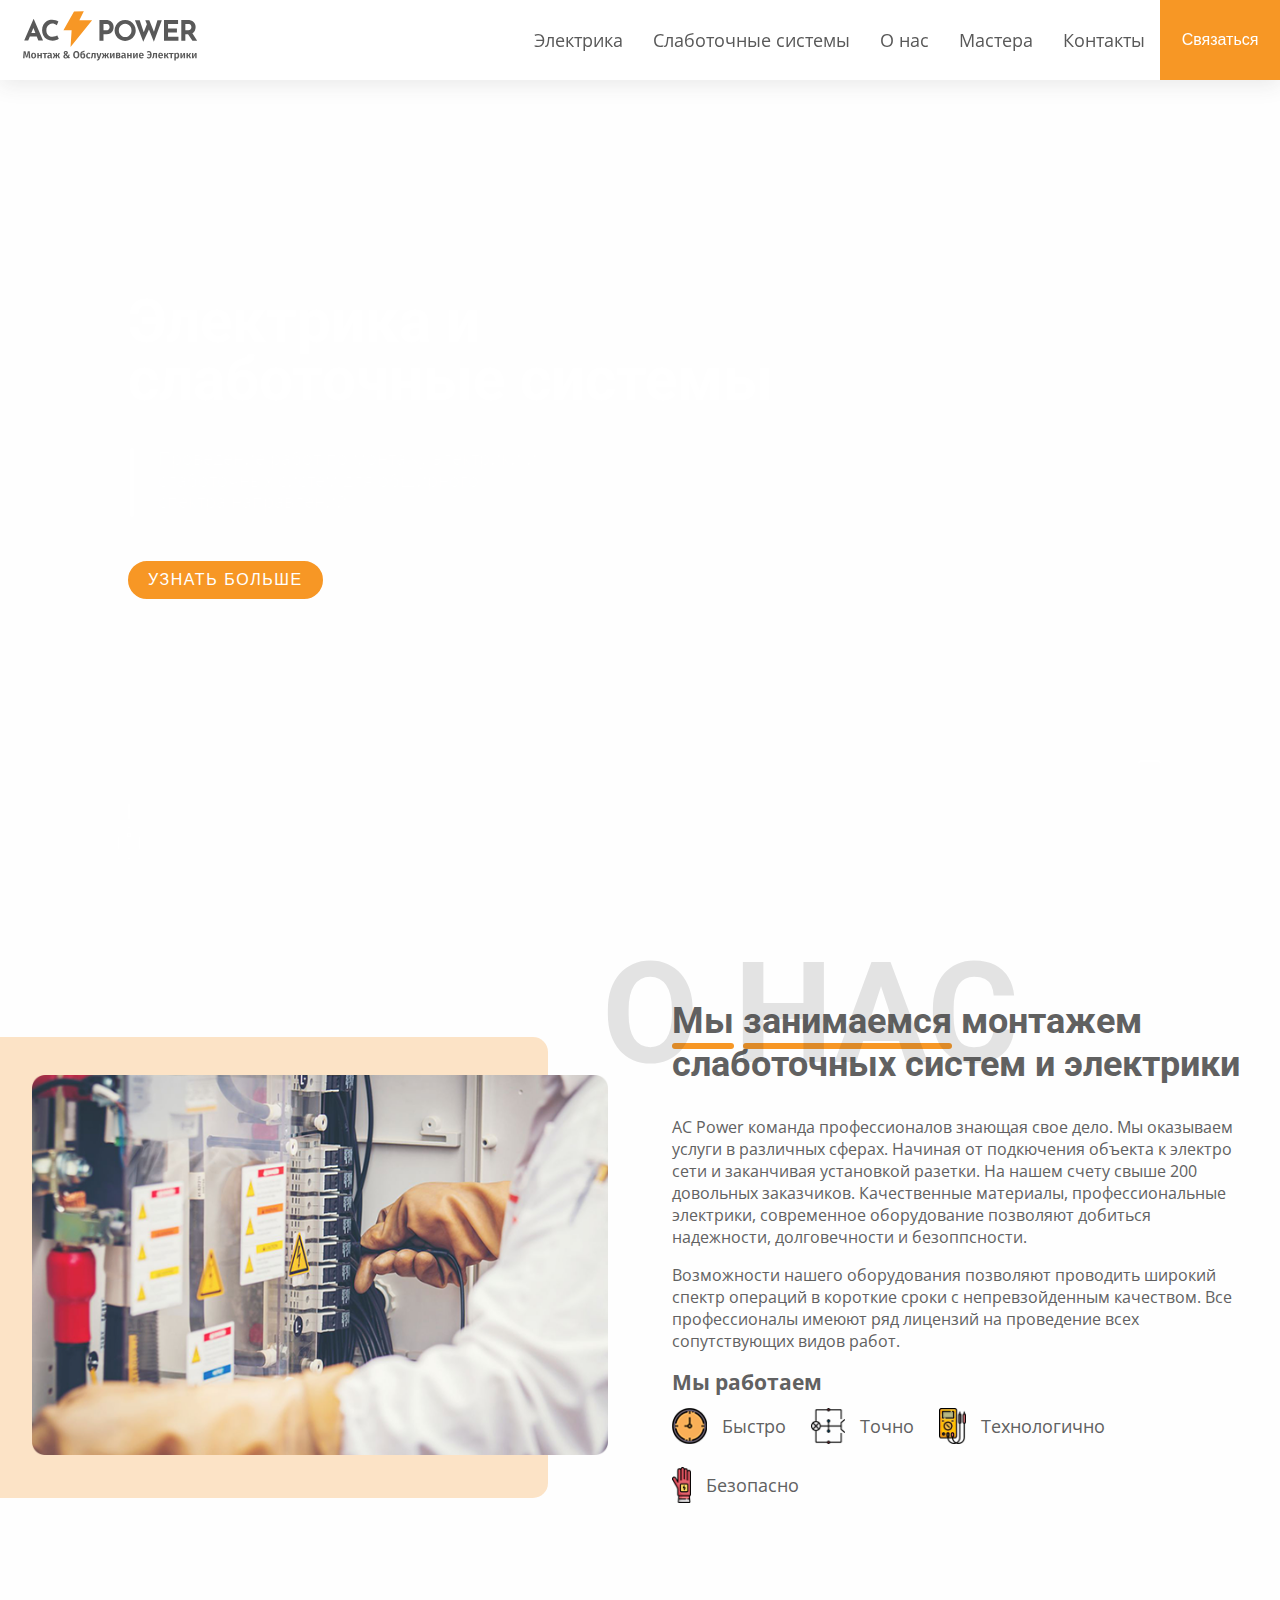
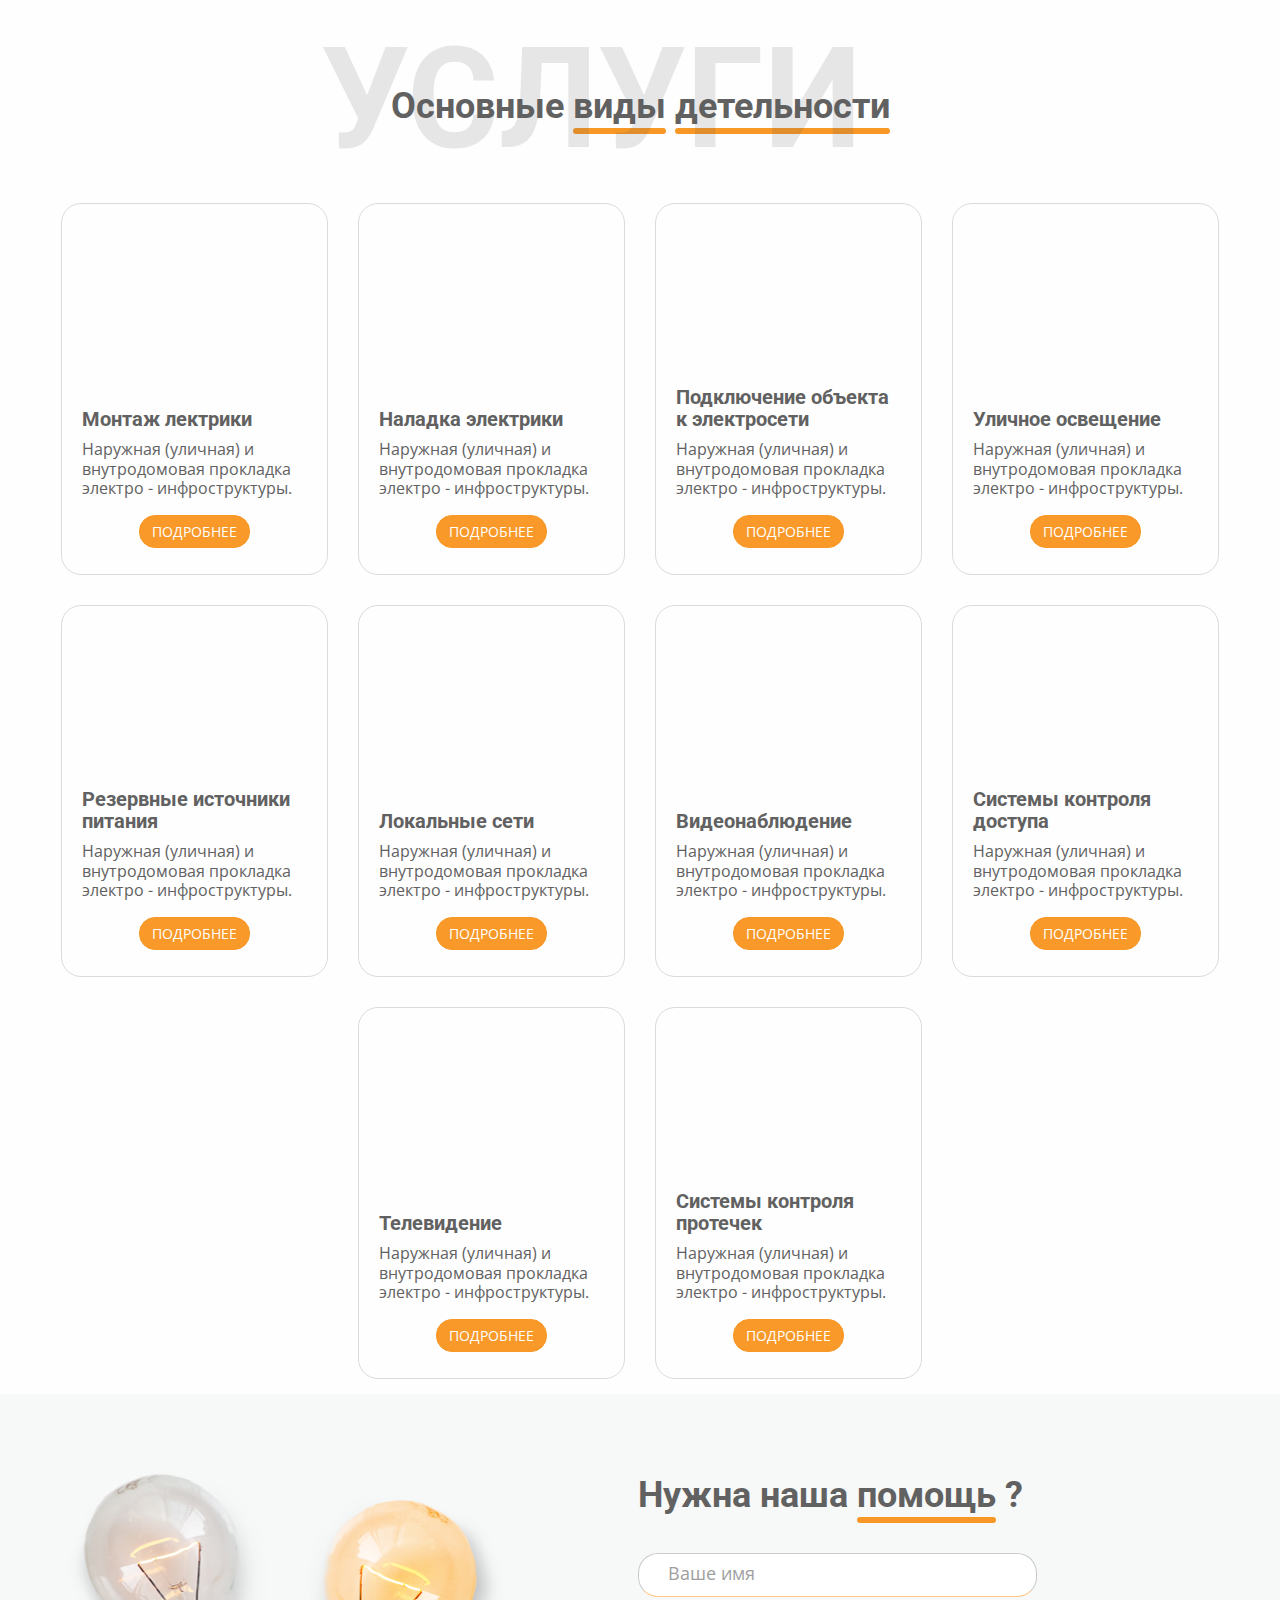
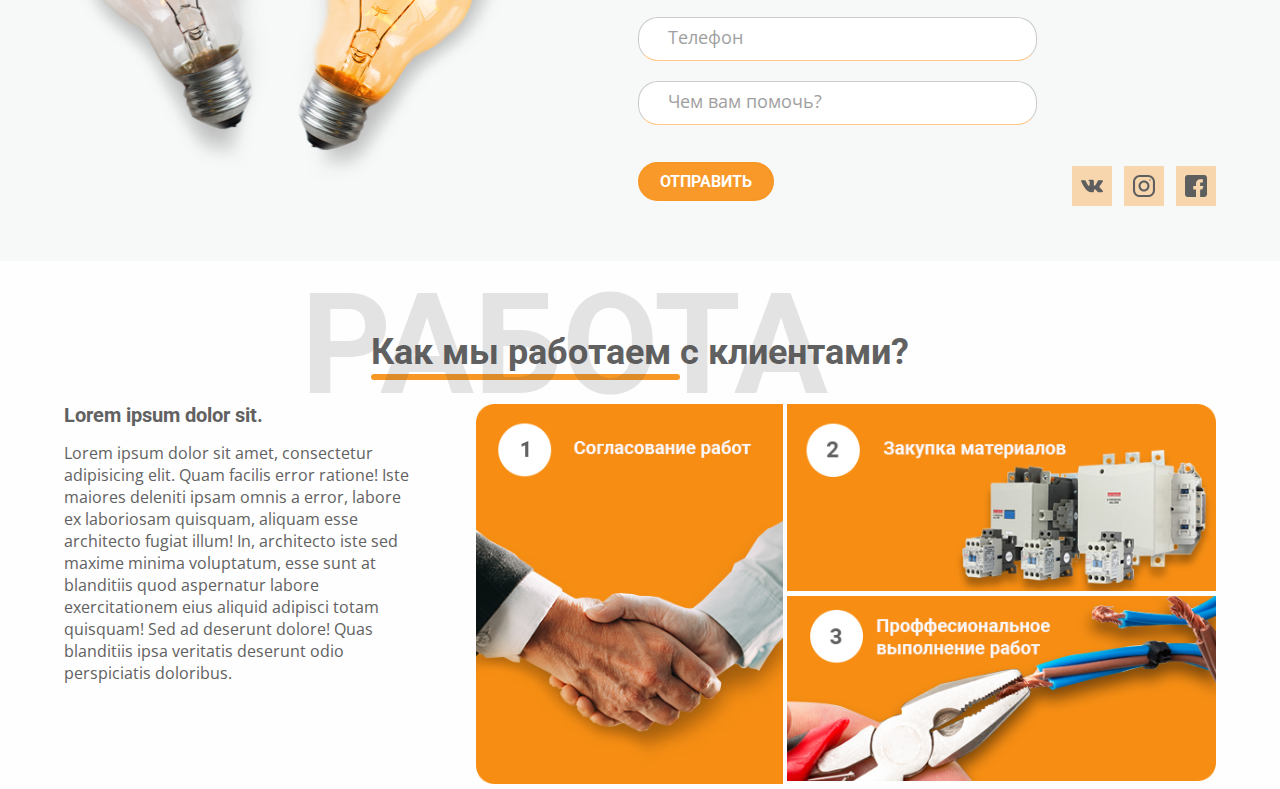
==== index.html @ dd412ea6 "work section" ====
<!DOCTYPE html>
<html lang="ru">

<head>
	<meta charset="UTF-8">
	<meta name="viewport" content="width=device-width, initial-scale=1.0">
	<meta http-equiv="X-UA-Compatible" content="ie=edge">
	<link href="https://fonts.googleapis.com/css?family=Open+Sans|Roboto:700&amp;subset=cyrillic" rel="stylesheet">
	<link rel="stylesheet" href="./css/main.css">
	<title>AC Power</title>
</head>


<body>
	<header class="main-menu">
		<nav class="navbar">
			<a class="menu-btn" id="m_menu">
				<span></span>
			</a>
			<div class="main-navigation" id="navigation">
				<a class="navbar-brand" href="#">
					<svg class="svg_logo" version="1.1" id="sl_main" xmlns="http://www.w3.org/2000/svg" xmlns:xlink="http://www.w3.org/1999/xlink"
					 x="0px" y="0px" viewBox="0 0 710 232" style="enable-background:new 0 0 710 232;" xml:space="preserve">
						<g>
							<g>
								<path class="st_0" d="M30.6,170.7l-4.3,19.2l-4.6-19.2h-7.5L12,198.5h5.7l0.6-11.2c0.1-1.8,0.2-3.8,0.2-6c0-2-0.1-3.9-0.2-5.5
			l5,19.7H29l4.7-19.7c0,0.6,0,1.5,0,2.7c0,2.4,0.1,5.2,0.3,8.6l0.6,11.3h5.8l-2.1-27.8H30.6z M53.7,176.5c-2.1,0-3.9,0.5-5.5,1.4
			c-1.5,0.9-2.7,2.3-3.5,4c-0.8,1.7-1.2,3.7-1.2,5.9c0,3.5,0.9,6.3,2.7,8.3c1.8,2,4.3,3,7.5,3c2.1,0,3.9-0.5,5.4-1.4
			c1.5-0.9,2.7-2.3,3.5-4c0.8-1.7,1.2-3.7,1.2-5.9c0-3.5-0.9-6.3-2.7-8.3C59.4,177.5,56.9,176.5,53.7,176.5z M56.8,193.2
			c-0.7,1.1-1.8,1.7-3.2,1.7c-1.4,0-2.5-0.6-3.2-1.7c-0.7-1.1-1.1-2.9-1.1-5.3s0.4-4.2,1.1-5.3c0.7-1.1,1.8-1.7,3.2-1.7
			c1.4,0,2.5,0.6,3.2,1.7c0.7,1.1,1,2.9,1,5.3S57.5,192,56.8,193.2z M80.5,185.5h-6.6v-8.3h-5.7v21.3h5.7v-8.7h6.6v8.7h5.7v-21.3
			h-5.7V185.5z M89.1,177.2v4.3h6.4v17h5.7v-17h6l0.7-4.3H89.1z M125.6,194.4c-0.2-0.4-0.4-1-0.4-1.8V184c0-2.5-0.7-4.3-2.1-5.6
			c-1.4-1.2-3.5-1.9-6.4-1.9c-2.6,0-5.2,0.5-7.9,1.6l1.3,3.8c2.3-0.8,4.1-1.1,5.6-1.1c1.4,0,2.3,0.3,2.9,0.8
			c0.6,0.5,0.9,1.4,0.9,2.7v1h-2.5c-3.2,0-5.6,0.6-7.3,1.8c-1.7,1.2-2.5,3-2.5,5.3c0,2,0.6,3.5,1.9,4.8c1.2,1.2,2.9,1.8,5,1.8
			c2.9,0,5-1.1,6.4-3.2c0.4,1,1,1.8,1.8,2.3c0.8,0.5,1.8,0.8,3.1,0.9l1.2-3.8C126.3,195.1,125.9,194.8,125.6,194.4z M119.7,192.7
			c-0.9,1.6-2.2,2.4-3.8,2.4c-0.9,0-1.6-0.3-2-0.8c-0.5-0.5-0.7-1.3-0.7-2.2c0-2.3,1.5-3.5,4.6-3.5h1.9V192.7z M157.4,177.2h-5.4
			l-4,8.5h-2.2v-8.5h-5.1v8.5h-2.2l-3.9-8.5h-5.5l5,9.9l-5.5,11.4h5.8l4.2-9.2h2.1v9.2h5.1v-9.2h2.1l4.2,9.2h5.9l-5.5-11.4
			L157.4,177.2z M196.2,184.8l-4.9-1.4c-0.5,2.2-1.2,4.2-2,6l-5.9-5.5c1.7-1.1,3.1-2.2,4-3.4c0.9-1.2,1.4-2.6,1.4-4.1
			c0-1.2-0.3-2.3-1-3.3c-0.7-1-1.6-1.7-2.9-2.3c-1.3-0.5-2.7-0.8-4.4-0.8c-1.8,0-3.3,0.3-4.5,0.9c-1.2,0.6-2.2,1.4-2.8,2.4
			c-0.6,1-0.9,2.1-0.9,3.3c0,1.3,0.3,2.4,0.9,3.4c0.6,1,1.6,2.2,3,3.5c-1.9,1.2-3.3,2.4-4.1,3.6c-0.9,1.2-1.3,2.6-1.3,4.3
			c0,1.6,0.4,2.9,1.2,4.1c0.8,1.2,2,2.1,3.4,2.7c1.5,0.6,3.2,1,5.1,1c3.5,0,6.4-1.1,8.8-3.2l3.3,3.2l4.7-2.5l-4.8-4.3
			C193.9,190.3,195.2,187.8,196.2,184.8z M178.5,174.6c0.5-0.5,1.2-0.8,2.1-0.8c0.9,0,1.5,0.2,2,0.7c0.5,0.5,0.7,1.2,0.7,2
			c0,0.9-0.3,1.6-0.8,2.3c-0.5,0.7-1.3,1.4-2.3,2c-0.9-0.9-1.6-1.6-1.9-2.3c-0.4-0.6-0.6-1.3-0.6-2.1
			C177.8,175.8,178,175.1,178.5,174.6z M181.3,195c-1.4,0-2.6-0.3-3.4-1c-0.9-0.7-1.3-1.6-1.3-2.9c0-0.9,0.2-1.7,0.7-2.4
			c0.4-0.7,1.1-1.4,2.1-2.1l6.9,6.6C184.8,194.4,183.2,195,181.3,195z M228.6,171.7c-1.8-1.1-4-1.7-6.6-1.7c-2.5,0-4.7,0.6-6.6,1.7
			c-1.9,1.2-3.3,2.8-4.3,5c-1,2.2-1.5,4.8-1.5,7.8c0,3.1,0.5,5.7,1.5,7.9c1,2.2,2.4,3.8,4.3,5c1.9,1.1,4.1,1.7,6.6,1.7
			c2.5,0,4.7-0.6,6.6-1.7c1.8-1.2,3.3-2.8,4.3-5c1-2.2,1.5-4.8,1.5-7.8c0-3.1-0.5-5.7-1.5-7.9C231.9,174.5,230.5,172.9,228.6,171.7z
			 M226.6,192.3c-1,1.6-2.5,2.4-4.6,2.4c-2,0-3.5-0.8-4.6-2.4s-1.6-4.2-1.6-7.7c0-3.5,0.5-6.1,1.5-7.7c1-1.6,2.6-2.4,4.6-2.4
			c2,0,3.6,0.8,4.6,2.4c1,1.6,1.5,4.2,1.5,7.7C228.2,188.1,227.6,190.7,226.6,192.3z M253.6,179.8c-1.2-0.8-2.6-1.2-4.1-1.2
			c-2.8,0-5,1.2-6.5,3.5c0.2-1.6,0.4-2.8,0.9-3.8c0.4-0.9,1-1.6,1.7-2.2c0.7-0.5,1.7-1,2.9-1.4c1.5-0.5,2.8-0.9,3.8-1.4
			c1-0.5,2-1,3-1.6l-2.1-3.7c-1.1,0.7-2.2,1.3-3.1,1.7c-1,0.4-2.2,0.9-3.9,1.4c-2.3,0.7-4,1.7-5.2,3c-1.2,1.3-2.1,2.9-2.6,4.9
			c-0.5,2-0.8,4.5-0.8,7.6c0,4.2,0.9,7.4,2.7,9.4c1.8,2.1,4.3,3.1,7.4,3.1c2,0,3.7-0.4,5.2-1.3c1.5-0.9,2.7-2.1,3.5-3.7
			c0.8-1.6,1.2-3.5,1.2-5.7c0-2-0.3-3.8-1-5.3C255.8,181.7,254.8,180.6,253.6,179.8z M250.5,193.5c-0.7,0.9-1.7,1.4-3,1.4
			c-1.3,0-2.3-0.5-3-1.6c-0.7-1.1-1.1-2.6-1.1-4.7v-2.7c0.5-1,1.2-1.7,2-2.2c0.8-0.5,1.7-0.7,2.6-0.7c1.2,0,2.1,0.4,2.7,1.3
			c0.6,0.9,0.9,2.4,0.9,4.5C251.6,191,251.2,192.6,250.5,193.5z M271.1,181c0.8,0,1.5,0.1,2.2,0.4c0.7,0.2,1.3,0.6,2,1.2l2.5-3.4
			c-1-0.9-2.1-1.5-3.2-1.9c-1.1-0.4-2.4-0.6-3.8-0.6c-2,0-3.8,0.5-5.4,1.4c-1.5,1-2.7,2.3-3.6,4c-0.8,1.7-1.2,3.7-1.2,6
			s0.4,4.2,1.2,5.9c0.8,1.7,2,3,3.6,3.9c1.5,0.9,3.4,1.4,5.4,1.4c2.6,0,5-0.8,7-2.5l-2.5-3.6c-0.8,0.5-1.6,0.9-2.2,1.1
			c-0.6,0.2-1.3,0.3-2.1,0.3c-1.4,0-2.6-0.5-3.3-1.5c-0.8-1-1.2-2.7-1.2-5.1C266.6,183.3,268.1,181,271.1,181z M282.3,186.3
			c-0.2,2.4-0.3,4.1-0.5,5.1c-0.2,1-0.4,1.7-0.8,2.2c-0.4,0.5-1,0.9-1.9,1.3l1.4,4.2c1.9-0.5,3.3-1.1,4.2-1.9c0.9-0.8,1.6-2,2-3.5
			c0.4-1.5,0.7-3.8,1-6.9l0.4-5.2h4.7v17h5.7v-21.3H283L282.3,186.3z M311.5,194.8l-4.3-17.6h-6.1l6.6,21.3h2
			c-0.6,1.5-1.4,2.6-2.4,3.3c-1,0.7-2.4,1.2-4.5,1.4l0.6,4.1c3.1-0.2,5.6-1.1,7.5-2.5c1.8-1.5,3.2-3.6,4-6.3l6.9-21.3H316
			L311.5,194.8z M351,177.2h-5.4l-4,8.5h-2.2v-8.5h-5.1v8.5h-2.2l-3.9-8.5h-5.5l5,9.9l-5.5,11.4h5.8l4.2-9.2h2.1v9.2h5.1v-9.2h2.1
			l4.2,9.2h5.9l-5.5-11.4L351,177.2z M359.5,192.9c0.2-0.8,0.4-1.8,0.5-3.2c0.1-1.4,0.2-2.8,0.2-4.3v-8.2h-5.5v21.3h6l7.6-15.7
			c-0.2,0.8-0.4,1.9-0.5,3.3c-0.2,1.4-0.2,2.8-0.2,4.3v8.1h5.5v-21.3h-6L359.5,192.9z M391.2,186.8c1.4-0.3,2.6-0.8,3.3-1.5
			c0.8-0.8,1.1-1.7,1.1-3c0-1.9-0.8-3.3-2.4-4.3c-1.6-1-3.8-1.5-6.6-1.5c-2.4,0-5.1,0.3-8.1,0.9v21.1h8.7c2.9,0,5.2-0.5,6.9-1.6
			c1.7-1.1,2.5-2.7,2.5-4.9C396.6,189,394.8,187.2,391.2,186.8z M384.3,180.4c0.8-0.1,1.6-0.1,2.3-0.1c1.2,0,2,0.2,2.6,0.6
			c0.6,0.4,0.9,1.1,0.9,2c0,0.9-0.3,1.6-0.8,2c-0.5,0.4-1.3,0.6-2.3,0.6h-2.7V180.4z M387.1,194.6h-2.9v-5.8h2.9
			c1.3,0,2.2,0.2,2.8,0.7c0.6,0.5,0.9,1.2,0.9,2.1C390.8,193.6,389.6,194.6,387.1,194.6z M417.2,194.4c-0.2-0.4-0.4-1-0.4-1.8V184
			c0-2.5-0.7-4.3-2.1-5.6c-1.4-1.2-3.5-1.9-6.4-1.9c-2.6,0-5.2,0.5-7.9,1.6l1.3,3.8c2.3-0.8,4.1-1.1,5.6-1.1c1.4,0,2.3,0.3,2.9,0.8
			c0.6,0.5,0.9,1.4,0.9,2.7v1h-2.5c-3.2,0-5.6,0.6-7.3,1.8c-1.7,1.2-2.5,3-2.5,5.3c0,2,0.6,3.5,1.9,4.8c1.2,1.2,2.9,1.8,5,1.8
			c2.9,0,5-1.1,6.4-3.2c0.4,1,1,1.8,1.8,2.3c0.8,0.5,1.8,0.8,3.1,0.9l1.2-3.8C417.9,195.1,417.5,194.8,417.2,194.4z M411.3,192.7
			c-0.9,1.6-2.2,2.4-3.8,2.4c-0.9,0-1.6-0.3-2-0.8c-0.5-0.5-0.7-1.3-0.7-2.2c0-2.3,1.5-3.5,4.6-3.5h1.9V192.7z M434.9,185.5h-6.6
			v-8.3h-5.7v21.3h5.7v-8.7h6.6v8.7h5.7v-21.3h-5.7V185.5z M451,192.9c0.2-0.8,0.4-1.8,0.5-3.2c0.1-1.4,0.2-2.8,0.2-4.3v-8.2h-5.5
			v21.3h6l7.6-15.7c-0.2,0.8-0.4,1.9-0.5,3.3s-0.2,2.8-0.2,4.3v8.1h5.5v-21.3h-6L451,192.9z M478.5,176.5c-2,0-3.7,0.5-5.2,1.5
			c-1.5,1-2.6,2.4-3.3,4.1c-0.8,1.7-1.1,3.7-1.1,5.8c0,3.4,0.9,6.2,2.7,8.2c1.8,2,4.4,3,7.7,3c3,0,5.7-1,8.1-2.9l-2.4-3.2
			c-0.9,0.6-1.8,1.1-2.6,1.4c-0.8,0.3-1.7,0.4-2.6,0.4c-1.5,0-2.6-0.4-3.5-1.2c-0.9-0.8-1.4-2.2-1.6-4.1H488
			c0.1-1.2,0.1-1.9,0.1-2.2c0-3.4-0.8-6.1-2.5-8C483.9,177.5,481.5,176.5,478.5,176.5z M482.4,186h-7.8c0.1-2,0.5-3.4,1.2-4.2
			c0.7-0.9,1.6-1.3,2.8-1.3c2.5,0,3.8,1.8,3.8,5.3V186z M508.5,170c-1.8,0-3.4,0.3-4.7,0.8c-1.3,0.5-2.6,1.3-3.8,2.3l2.9,3.3
			c0.9-0.7,1.8-1.2,2.6-1.5c0.8-0.3,1.7-0.5,2.8-0.5c3.2,0,4.9,2.5,5.2,7.6h-9.7v4.3h9.7c-0.2,5.5-2.1,8.2-5.7,8.2
			c-1.1,0-2-0.2-2.8-0.5c-0.8-0.3-1.6-0.8-2.5-1.5l-2.7,3.3c1,1,2.2,1.8,3.6,2.3c1.3,0.6,2.9,0.8,4.7,0.8c3.6,0,6.4-1.3,8.4-3.8
			c2-2.5,3-6.2,3-11c0-4.8-1-8.4-2.9-10.8C514.6,171.2,511.9,170,508.5,170z M524.5,186.3c-0.2,2.4-0.3,4.1-0.5,5.1
			c-0.2,1-0.4,1.7-0.8,2.2c-0.4,0.5-1,0.9-1.9,1.3l1.4,4.2c1.9-0.5,3.3-1.1,4.2-1.9c0.9-0.8,1.6-2,2-3.5c0.4-1.5,0.7-3.8,1-6.9
			l0.4-5.2h4.7v17h5.7v-21.3h-15.5L524.5,186.3z M554.6,176.5c-2,0-3.7,0.5-5.2,1.5c-1.5,1-2.6,2.4-3.3,4.1s-1.1,3.7-1.1,5.8
			c0,3.4,0.9,6.2,2.7,8.2c1.8,2,4.4,3,7.7,3c3,0,5.7-1,8.1-2.9l-2.4-3.2c-0.9,0.6-1.8,1.1-2.6,1.4c-0.8,0.3-1.7,0.4-2.6,0.4
			c-1.5,0-2.6-0.4-3.5-1.2c-0.9-0.8-1.4-2.2-1.6-4.1h13.3c0.1-1.2,0.1-1.9,0.1-2.2c0-3.4-0.8-6.1-2.5-8
			C560,177.5,557.7,176.5,554.6,176.5z M558.6,186h-7.8c0.1-2,0.5-3.4,1.2-4.2c0.7-0.9,1.6-1.3,2.8-1.3c2.5,0,3.8,1.8,3.8,5.3V186z
			 M586.8,177.2h-5.6l-4.8,8.4h-2.3v-8.4h-5.7v21.3h5.7v-9.3h2.1l4.9,9.3h6.2l-6.4-11.4L586.8,177.2z M587.5,181.5h6.4v17h5.7v-17h6
			l0.7-4.3h-18.9V181.5z M620.4,176.5c-1.2,0-2.3,0.3-3.4,0.8c-1.1,0.5-2,1.3-2.8,2.4l-0.3-2.5h-5v30.2l5.7-0.6v-9.8
			c1.3,1.5,3.1,2.3,5.3,2.3c1.7,0,3.2-0.5,4.5-1.5c1.3-1,2.2-2.3,2.9-4c0.7-1.7,1-3.7,1-5.8c0-3.6-0.7-6.3-1.9-8.3
			C625.1,177.5,623.1,176.5,620.4,176.5z M618.2,194.9c-1.5,0-2.7-0.7-3.6-2.1v-9.3c0.5-0.8,1.1-1.5,1.8-2c0.7-0.5,1.4-0.7,2.2-0.7
			c1.3,0,2.2,0.5,2.8,1.6c0.6,1.1,0.9,2.9,0.9,5.5C622.4,192.5,621,194.9,618.2,194.9z M637.6,192.9c0.2-0.8,0.4-1.8,0.5-3.2
			c0.1-1.4,0.2-2.8,0.2-4.3v-8.2h-5.5v21.3h6l7.6-15.7c-0.2,0.8-0.4,1.9-0.5,3.3c-0.2,1.4-0.2,2.8-0.2,4.3v8.1h5.5v-21.3h-6
			L637.6,192.9z M675.1,177.2h-5.6l-4.8,8.4h-2.3v-8.4h-5.7v21.3h5.7v-9.3h2.1l4.9,9.3h6.2l-6.4-11.4L675.1,177.2z M683.2,192.9
			c0.2-0.8,0.4-1.8,0.5-3.2c0.1-1.4,0.2-2.8,0.2-4.3v-8.2h-5.5v21.3h6l7.6-15.7c-0.2,0.8-0.4,1.9-0.5,3.3c-0.2,1.4-0.2,2.8-0.2,4.3
			v8.1h5.5v-21.3h-6L683.2,192.9z M329.4,103.5h11.5c6.7,0,12.2-1.4,16.4-4.1c4.2-2.7,7.3-6.2,9.2-10.5c1.9-4.2,2.8-8.8,2.8-13.7
			c0-8.5-2.7-15.2-8.2-20.1c-5.5-4.9-13.2-7.4-23.1-7.4h-24.7v81.5h16V103.5z M329.4,63.3h11.5c4.9,0,8.2,1.3,9.9,4
			c1.7,2.7,2.5,5.5,2.5,8.4c0,1.7-0.4,3.5-1.2,5.3c-0.8,1.8-2.1,3.5-4,4.8c-1.8,1.4-4.3,2-7.3,2h-11.4V63.3z M456.5,88.7
			c0-7.4-1.9-14.3-5.7-20.7c-3.8-6.4-8.9-11.5-15.3-15.3c-6.4-3.8-13.3-5.7-20.8-5.7c-7.5,0-14.4,1.9-20.8,5.7
			c-6.4,3.8-11.4,8.9-15.2,15.3c-3.7,6.4-5.6,13.3-5.6,20.7c0,7.5,1.9,14.5,5.6,20.8c3.7,6.3,8.8,11.4,15.1,15.1
			c6.3,3.7,13.3,5.6,20.8,5.6c7.5,0,14.4-1.9,20.8-5.6c6.4-3.7,11.5-8.8,15.3-15.1C454.6,103.1,456.5,96.2,456.5,88.7z M436.7,101.8
			c-2.1,3.9-5.1,7.1-8.9,9.4s-7.9,3.5-12.5,3.5c-4.7,0-9-1.2-12.9-3.5c-3.9-2.3-6.9-5.5-9.2-9.5c-2.3-4-3.4-8.3-3.4-13.1
			c0-4.9,1.1-9.3,3.3-13.3c2.2-4,5.2-7.1,9-9.5c3.8-2.3,8-3.5,12.7-3.5s8.9,1.2,12.7,3.5c3.8,2.3,6.8,5.5,9,9.5
			c2.2,4,3.3,8.4,3.3,13.3C439.9,93.5,438.8,97.8,436.7,101.8z M508.7,84.6l19.4,48.3l31.4-84.4h-17.3l-13.8,45.3l-18.3-45.3h-15.9
			l6.4,16l-12.4,31.1l-16-47.1h-18.8l32.8,84.7L508.7,84.6z M625.2,113.8h-41.1V96.2h35V80.7h-35V63.3h39.5V47.8H568v81.5h57.1
			V113.8z M680.2,129.3h18.7l-18.9-29.6c4.4-2.5,7.6-6,9.7-10.3c2.1-4.4,3.2-9.1,3.2-14.1c0-8.5-2.8-15.2-8.4-20.1
			c-5.6-4.9-13.4-7.4-23.5-7.4h-24.7v81.5h16v-25.9H663L680.2,129.3z M652.3,63.3h11.5c4.9,0,8.2,1.3,9.9,4c1.7,2.7,2.5,5.5,2.5,8.5
			c0,3-1,5.7-3,8.2c-2,2.5-5.2,3.8-9.5,3.8h-11.4V63.3z M90.8,128.2L54.1,43.6h-0.9l-36.7,84.6h15.8l6.6-15.9h27l6.3,15.9H90.8z
			 M44.6,98.8L52.8,79l7.8,19.8H44.6z M153,121.6l-6.6-14.4c-1.8,1.8-4.4,3.3-7.5,4.6c-3.2,1.3-6.8,1.9-10.7,1.9
			c-4.9,0-9.3-1.1-12.9-3.3c-3.7-2.2-6.5-5.3-8.5-9.2c-2-3.9-3-8.5-3-13.8c0-4.8,1.1-9.2,3.2-13.1c2.1-3.9,5-7.1,8.6-9.4
			c3.6-2.3,7.5-3.4,11.6-3.4c6.1,0,12.1,2.2,17.9,6.6l6.3-15.2c-3.2-2-6.9-3.7-11.1-5c-4.2-1.3-8.8-2-13.7-2
			c-7.8,0-14.7,1.8-20.7,5.4c-6,3.6-10.6,8.6-13.9,15c-3.3,6.4-5,13.7-5,21.9c0,7.5,1.7,14.3,5,20.5c3.3,6.2,8.1,11.2,14.4,14.9
			c6.3,3.7,13.6,5.5,22.1,5.5c5.3,0,10.2-0.8,14.7-2.5C147.6,125,150.9,123.3,153,121.6z" />
							</g>
						</g>
						<path class="st_1" d="M213,13.6l38.7-0.4l-17.5,34.9l50.2,0l-85.1,106l4.3-66.6h-32.3L213,13.6z" />
					</svg>

				</a>
				<div class="main-navigation-container" id="m_memu_text">
					<ul class="navbar-links">
						<li class="nav-link">
							<a href="#" class="nav-a">Электрика</a>
						</li>
						<li class="nav-link">
							<a href="#" class="nav-a">Слаботочные системы</a>
						</li>
						<li class="nav-link">
							<a href="#" class="nav-a">О нас</a>
						</li>
						<li class="nav-link">
							<a href="#" class="nav-a">Мастера</a>
						</li>
						<li class="nav-link">
							<a href="#" class="nav-a">Контакты</a>
						</li>

					</ul>
					<a href="form.html"><button href="./404.html" class="main-menu-btn" type="button">Связаться</button></a>
				</div>
			</div>
		</nav>
	</header>
	<main class="main-container">
		<div class="header-row">
			<div class="header-row-one">
				<h1 class="header-row-text">Электрика и <br> 
					слаботочные системы</h1>
				<p class="header-row-text-descr">Проведение работ по монтажу электрики и<br> 
					слаботочных систем для обширного<br> 
					спектра направлений.</p>
				<a href="/404.html"><button class="contact-us">Узнать больше</button></a>
			</div>
			<div class="hero-social">
					<a href="" class="social_vicon v_social_icon_effect">
							<svg class="social_vicon_svg" xmlns="http://www.w3.org/2000/svg" xmlns:xlink="http://www.w3.org/1999/xlink" version="1.1" id="Capa_1" x="0px" y="0px" viewBox="0 0 511.962 511.962" style="enable-background:new 0 0 511.962 511.962;" xml:space="preserve">
										<path d="M507.399,370.471c-1.376-2.304-9.888-20.8-50.848-58.816c-42.88-39.808-37.12-33.344,14.528-102.176    c31.456-41.92,44.032-67.52,40.096-78.464c-3.744-10.432-26.88-7.68-26.88-7.68l-76.928,0.448c0,0-5.696-0.768-9.952,1.76    c-4.128,2.496-6.784,8.256-6.784,8.256s-12.192,32.448-28.448,60.032c-34.272,58.208-48,61.28-53.6,57.664    c-13.024-8.416-9.76-33.856-9.76-51.904c0-56.416,8.544-79.936-16.672-86.016c-8.384-2.016-14.528-3.36-35.936-3.584    c-27.456-0.288-50.72,0.096-63.872,6.528c-8.768,4.288-15.52,13.856-11.392,14.4c5.088,0.672,16.608,3.104,22.72,11.424    c7.904,10.72,7.616,34.848,7.616,34.848s4.544,66.4-10.592,74.656c-10.4,5.664-24.64-5.888-55.2-58.72    c-15.648-27.04-27.488-56.96-27.488-56.96s-2.272-5.568-6.336-8.544c-4.928-3.616-11.84-4.768-11.84-4.768l-73.152,0.448    c0,0-10.976,0.32-15.008,5.088c-3.584,4.256-0.288,13.024-0.288,13.024s57.28,133.984,122.112,201.536    c59.488,61.92,127.008,57.856,127.008,57.856h30.592c0,0,9.248-1.024,13.952-6.112c4.352-4.672,4.192-13.44,4.192-13.44    s-0.608-41.056,18.464-47.104c18.784-5.952,42.912,39.68,68.48,57.248c19.328,13.28,34.016,10.368,34.016,10.368l68.384-0.96    C488.583,400.807,524.359,398.599,507.399,370.471z"/>
								</svg>
					</a>
					<a href="" class="social_iicon social_icon_effect">
						<svg class="social_iicon_svg" xmlns="http://www.w3.org/2000/svg" xmlns:xlink="http://www.w3.org/1999/xlink" version="1.1" id="Capa_1" x="0px" y="0px" viewBox="0 0 512 512" style="enable-background:new 0 0 512 512;" xml:space="preserve">
								<path d="M352,0H160C71.648,0,0,71.648,0,160v192c0,88.352,71.648,160,160,160h192c88.352,0,160-71.648,160-160V160    C512,71.648,440.352,0,352,0z M464,352c0,61.76-50.24,112-112,112H160c-61.76,0-112-50.24-112-112V160C48,98.24,98.24,48,160,48    h192c61.76,0,112,50.24,112,112V352z"/>
								<path d="M256,128c-70.688,0-128,57.312-128,128s57.312,128,128,128s128-57.312,128-128S326.688,128,256,128z M256,336    c-44.096,0-80-35.904-80-80c0-44.128,35.904-80,80-80s80,35.872,80,80C336,300.096,300.096,336,256,336z"/>
								<circle cx="393.6" cy="118.4" r="17.056"/>
						</svg>
					</a>
					<a href="" class="social_ficon social_icon_effect">
							<svg class="social_ficon_svg" xmlns="http://www.w3.org/2000/svg" xmlns:xlink="http://www.w3.org/1999/xlink" version="1.1" id="Capa_1" x="0px" y="0px" viewBox="0 0 512 512" style="enable-background:new 0 0 512 512;" xml:space="preserve">
								<path d="M448,0H64C28.704,0,0,28.704,0,64v384c0,35.296,28.704,64,64,64h192V336h-64v-80h64v-64c0-53.024,42.976-96,96-96h64v80    h-32c-17.664,0-32-1.664-32,16v64h80l-32,80h-48v176h96c35.296,0,64-28.704,64-64V64C512,28.704,483.296,0,448,0z"/>
						</svg>
					</a>
			</div>
			<div class="mouse-scroll">
				<span class="mause"></span>
			</div>
		</div>
		<section class="site-content">
			<section class="about">
				<div class="about-section">
				<div class="about-section-img">
					<div class="about-section-img-col">
						<img class="col-img" src="./img/about-img.png" alt="">
					</div>
				</div>
				<div class="about-section-text">
<h2 class="about-section-text-tiitle"><span class="focus-text">Мы</span> <span class="focus-text">занимаемся</span> монтажем 
		слаботочных систем и электрики</h2>
				<p class="about-section-text-descr">AC Power команда профессионалов знающая свое дело. Мы оказываем услуги в различных 
						сферах. Начиная от подкючения объекта к электро сети и заканчивая установкой разетки.
						На нашем счету свыше 200 довольных заказчиков. Качественные материалы, 
						профессиональные электрики, современное оборудование позволяют добиться надежности,
						долговечности и безоппсности. </p>
						<p class="about-section-text-descr">Возможности нашего оборудования позволяют проводить широкий спектр операций в короткие 
								сроки с непревзойденным качеством. Все профессионалы имеюют ряд лицензий на проведение 
								всех сопутствующих видов работ. </p>
								<h3 class="about-section-plus-title">Мы работаем</h3>
				<div class="about-section-plus">
					
					<div class="about-section-plus-container">
						<img src="./img/about-img-plus-one.png" alt="" class="about-section-plus-container-img">
						<p class="about-section-plus-container-text">Быстро</p>
					</div>
					<div class="about-section-plus-container">
							<img src="./img/about-img-plus-two.png" alt="" class="about-section-plus-container-img">
							<p class="about-section-plus-container-text">Точно</p>
						</div>
						<div class="about-section-plus-container">
								<img src="./img/about-img-plus-three.png" alt="" class="about-section-plus-container-img">
								<p class="about-section-plus-container-text">Технологично</p>
							</div>
							<div class="about-section-plus-container">
									<img src="./img/about-img-plus-four.png" alt="" class="about-section-plus-container-img">
									<p class="about-section-plus-container-text">Безопасно</p>
								</div>
				</div>
			</div>
			</div>
			</section>
			<!-- <section class="bads">
				<div class="row-center">
				<h2 class="bads-tiitle">
						В чем <span class="focus-text">риск</span> нанимать<br>
						<span class="focus-text">непрофессионала</span> ?
				</h2>
				<div class="bads-card-container">
					<div class="bads-card">
						<div class="bads-card-icon">
							<img src="./img/broken_icon_1.png" alt="" class="bads-icon">
						</div>
						<div class="bads-card-text">
							<h3 class="bads-title">
									Некачественные работы
							</h3>
							<p class="bads-card-descr">
									Приводят к нарушению работы 
									электросети, что может вызвать порчу
									электроприборов или возгоранию 
							</p>
						</div>
					</div>

					<div class="bads-card">
							<div class="bads-card-icon">
								<img src="./img/broken_icon_2.png" alt="" class="bads-icon">
							</div>
							<div class="bads-card-text">
								<h3 class="bads-title">
										Отсутствие лицензий
								</h3>
								<p class="bads-card-descr">
										Для выполения электромонтажных
работ, требуются специальные 
документы разрешающие выполнение 
работ
								</p>
							</div>
						</div>

						<div class="bads-card">
								<div class="bads-card-icon">
									<img src="./img/broken_icon_3.png" alt="" class="bads-icon">
								</div>
								<div class="bads-card-text">
									<h3 class="bads-title">
											Дешевые материалы
									</h3>
									<p class="bads-card-descr">
											Дешевые материалы не дают 
гарантии качества и долговечности
к томуже появляются дополнительные
риски
									</p>
								</div>
							</div>

							<div class="bads-card">
									<div class="bads-card-icon">
										<img src="./img/broken_icon_4.png" alt="" class="bads-icon">
									</div>
									<div class="bads-card-text">
										<h3 class="bads-title">
												Задержки по времени
										</h3>
										<p class="bads-card-descr">
												В следствии недостатка знаний, опыта,
оборудования рассчетное время
выполнения работ может увеличиться
многократно 
										</p>
									</div>
								</div>
				</div>
			</div>
			</section> -->
			<section class="services">
				<div class="row-center">
				<h2 class="services-tittle">
						Основные <span class="focus-text">виды</span> <span class="focus-text">детельности</span>
				</h2>
				<div class="servis-container">
					<div class="service-card">
						<div class="service-img">
						
						</div>
						<div class="service-text">
							<h3 class="servise-tiitle">Монтаж лектрики</h3>
							<p class="servise-text-descr">Наружная (уличная) и внутродомовая 
									прокладка электро - инфроструктуры. </p>
							<a href="" class="servise-link">подробнее</a>
						</div>
					</div>
					

				

						<div class="service-card">
								<div class="service-img">
								
								</div>
								<div class="service-text">
									<h3 class="servise-tiitle">Наладка электрики</h3>
									<p class="servise-text-descr">Наружная (уличная) и внутродомовая 
											прокладка электро - инфроструктуры. </p>
									<a href="" class="servise-link">подробнее</a>
								</div>
							</div>

							<div class="service-card">
									<div class="service-img">
									
									</div>
									<div class="service-text">
										<h3 class="servise-tiitle">Подключение объекта к электросети</h3>
										<p class="servise-text-descr">Наружная (уличная) и внутродомовая 
												прокладка электро - инфроструктуры. </p>
										<a href="" class="servise-link">подробнее</a>
									</div>
								</div>

								<div class="service-card">
										<div class="service-img">
										
										</div>
										<div class="service-text">
											<h3 class="servise-tiitle">Уличное освещение</h3>
											<p class="servise-text-descr">Наружная (уличная) и внутродомовая 
													прокладка электро - инфроструктуры. </p>
											<a href="" class="servise-link">подробнее</a>
										</div>
									</div>

									<div class="service-card">
											<div class="service-img">
											
											</div>
											<div class="service-text">
												<h3 class="servise-tiitle">Резервные источники питания</h3>
												<p class="servise-text-descr">Наружная (уличная) и внутродомовая 
														прокладка электро - инфроструктуры. </p>
												<a href="" class="servise-link">подробнее</a>
											</div>
										</div>

										<div class="service-card">
												<div class="service-img">
												
												</div>
												<div class="service-text">
													<h3 class="servise-tiitle">Локальные сети</h3>
													<p class="servise-text-descr">Наружная (уличная) и внутродомовая 
															прокладка электро - инфроструктуры. </p>
													<a href="" class="servise-link">подробнее</a>
												</div>
											</div>

											<div class="service-card">
													<div class="service-img">
												
													</div>
													<div class="service-text">
														<h3 class="servise-tiitle">Видеонаблюдение</h3>
														<p class="servise-text-descr">Наружная (уличная) и внутродомовая 
																прокладка электро - инфроструктуры. </p>
														<a href="" class="servise-link">подробнее</a>
													</div>
												</div>


												<div class="service-card">
														<div class="service-img">
														
														</div>
														<div class="service-text">
															<h3 class="servise-tiitle">Системы контроля доступа</h3>
															<p class="servise-text-descr">Наружная (уличная) и внутродомовая 
																	прокладка электро - инфроструктуры. </p>
															<a href="" class="servise-link">подробнее</a>
														</div>
													</div>


												<div class="service-card">
														<div class="service-img">
														
														</div>
														<div class="service-text">
															<h3 class="servise-tiitle">Телевидение</h3>
															<p class="servise-text-descr">Наружная (уличная) и внутродомовая 
																	прокладка электро - инфроструктуры. </p>
															<a href="" class="servise-link">подробнее</a>
														</div>
													</div>

													<div class="service-card">
															<div class="service-img">
															
															</div>
															<div class="service-text">
																<h3 class="servise-tiitle">Системы контроля протечек</h3>
																<p class="servise-text-descr">Наружная (уличная) и внутродомовая 
																		прокладка электро - инфроструктуры. </p>
																<a href="" class="servise-link">подробнее</a>
															</div>
														</div>
				</div>
		</div>
			</section>

			<section class="contact-section">
				<div class="row contact-section-content">
							<img src="./img/contact-form-img.png" alt="" class="contact-section-col-left-img">
				<form class="form-section-form-container" action="">
						<h2 class="contact-section-tittle">
								Нужна наша <span class="focus-text">помощь</span> ?
							</h2>
							<div class="contact_us_lable lable-first">
					<input id="user_name" class="text-input" name="entry.742532386" type="text" required pattern="^[A-Za-zА-Яа-яЁё\s]+$"/>
					<label class="form-label" for="user_name">Ваше имя</label>
				</div>
					<div class="contact_us_lable">
					<input id="phone" class="text-input" name="entry.1558941179" type="phone" required/>
					<label class="form-label" for="phone">Телефон</label>
				</div>
					<div class="contact_us_lable">
					<input id="subject" class="text-input" name="entry.1558941179" type="text" required />
					<label class="form-label" for="subject">Чем вам помочь?</label>
				</div>
				<div class="contact_us_lable">
					<input class="push" type="submit" value="Отправить" />

				</div>
		
		</form>
	
</div>
<div class="contact-section-social">
	<a href="" class="contact-social_vicon contact-v_social_icon_effect">
			<svg class="social-bg contact-social_vicon_svg" xmlns="http://www.w3.org/2000/svg" xmlns:xlink="http://www.w3.org/1999/xlink" version="1.1" id="Capa_1" x="0px" y="0px" viewBox="0 0 511.962 511.962" style="enable-background:new 0 0 511.962 511.962;" xml:space="preserve">
						<path d="M507.399,370.471c-1.376-2.304-9.888-20.8-50.848-58.816c-42.88-39.808-37.12-33.344,14.528-102.176    c31.456-41.92,44.032-67.52,40.096-78.464c-3.744-10.432-26.88-7.68-26.88-7.68l-76.928,0.448c0,0-5.696-0.768-9.952,1.76    c-4.128,2.496-6.784,8.256-6.784,8.256s-12.192,32.448-28.448,60.032c-34.272,58.208-48,61.28-53.6,57.664    c-13.024-8.416-9.76-33.856-9.76-51.904c0-56.416,8.544-79.936-16.672-86.016c-8.384-2.016-14.528-3.36-35.936-3.584    c-27.456-0.288-50.72,0.096-63.872,6.528c-8.768,4.288-15.52,13.856-11.392,14.4c5.088,0.672,16.608,3.104,22.72,11.424    c7.904,10.72,7.616,34.848,7.616,34.848s4.544,66.4-10.592,74.656c-10.4,5.664-24.64-5.888-55.2-58.72    c-15.648-27.04-27.488-56.96-27.488-56.96s-2.272-5.568-6.336-8.544c-4.928-3.616-11.84-4.768-11.84-4.768l-73.152,0.448    c0,0-10.976,0.32-15.008,5.088c-3.584,4.256-0.288,13.024-0.288,13.024s57.28,133.984,122.112,201.536    c59.488,61.92,127.008,57.856,127.008,57.856h30.592c0,0,9.248-1.024,13.952-6.112c4.352-4.672,4.192-13.44,4.192-13.44    s-0.608-41.056,18.464-47.104c18.784-5.952,42.912,39.68,68.48,57.248c19.328,13.28,34.016,10.368,34.016,10.368l68.384-0.96    C488.583,400.807,524.359,398.599,507.399,370.471z"/>
				</svg>
	</a>
	<a href="" class="social-f-i-bg contact-social_iicon contact-social_icon_effect">
		<svg class="contact-social_iicon_svg" xmlns="http://www.w3.org/2000/svg" xmlns:xlink="http://www.w3.org/1999/xlink" version="1.1" id="Capa_1" x="0px" y="0px" viewBox="0 0 512 512" style="enable-background:new 0 0 512 512;" xml:space="preserve">
				<path d="M352,0H160C71.648,0,0,71.648,0,160v192c0,88.352,71.648,160,160,160h192c88.352,0,160-71.648,160-160V160    C512,71.648,440.352,0,352,0z M464,352c0,61.76-50.24,112-112,112H160c-61.76,0-112-50.24-112-112V160C48,98.24,98.24,48,160,48    h192c61.76,0,112,50.24,112,112V352z"/>
				<path d="M256,128c-70.688,0-128,57.312-128,128s57.312,128,128,128s128-57.312,128-128S326.688,128,256,128z M256,336    c-44.096,0-80-35.904-80-80c0-44.128,35.904-80,80-80s80,35.872,80,80C336,300.096,300.096,336,256,336z"/>
				<circle cx="393.6" cy="118.4" r="17.056"/>
		</svg>
	</a>
	<a href="" class="social-f-i-bg contact-social_ficon contact-social_icon_effect">
			<svg class="contact-social_ficon_svg" xmlns="http://www.w3.org/2000/svg" xmlns:xlink="http://www.w3.org/1999/xlink" version="1.1" id="Capa_1" x="0px" y="0px" viewBox="0 0 512 512" style="enable-background:new 0 0 512 512;" xml:space="preserve">
				<path d="M448,0H64C28.704,0,0,28.704,0,64v384c0,35.296,28.704,64,64,64h192V336h-64v-80h64v-64c0-53.024,42.976-96,96-96h64v80    h-32c-17.664,0-32-1.664-32,16v64h80l-32,80h-48v176h96c35.296,0,64-28.704,64-64V64C512,28.704,483.296,0,448,0z"/>
		</svg>
	</a>
</div>
		</section>


		<section class="work">
			<div class="row-center">
			<h2 class="work-tittle">
					<span class="focus-text">Как мы работаем  </span>с клиентами?
			</h2>
			<div class="work-container">
				<div class="worc-descr-container">
					<h3 class="worc-descr-container-tiitle">Lorem ipsum dolor sit.</h3>
					<p class="worc-descr-container-descr">
						Lorem ipsum dolor sit amet, consectetur adipisicing elit. Quam facilis error ratione! Iste maiores deleniti ipsam omnis a error, labore ex laboriosam quisquam, aliquam esse architecto fugiat illum! In, architecto iste sed maxime minima voluptatum, esse sunt at blanditiis quod aspernatur labore exercitationem eius aliquid adipisci totam quisquam! Sed ad deserunt dolore! Quas blanditiis ipsa veritatis deserunt odio perspiciatis doloribus.
					</p>
				</div>
				<div class="work-img-container">
						<div class="work-img-container-left">
							<img src="./img/work-left.png" alt="" class="work-img-container-left-img">
						</div>
						<div class="work-img-container-right">
							<div class="work-img-container-right-up">
								<img src="./img/work-right-up.png" alt="" class="work-img-container-right-up-img">
							</div>
							<div class="work-img-container-right-down">
								<img src="./img/work-right-down.png" alt="" class="work-img-container-right-down-img">
							</div>
						</div>
				</div>
				</div>
				</div>
				</section>

	</main>

	<script src="./js/main.js"></script>
</body>

</html>
---- css/main.css ----
h1::selection {
	background: #f79725;
}

h2::selection {
	background: #f79725;
}

h3::selection {
	background: #f79725;
}

small::selection {
	background: #f79725;
}

p::selection {
	background: #fab25a;
}

span::selection {
	background: #fab25a;
}

a::selection {
	background: #fab25a;
}

h3,
h2 {
	margin: 0;
	padding: 0;
}

.svg_logo {
	width: 180px;
	height: 58.8px;
}

.st_0 {
	fill-rule: evenodd;
	clip-rule: evenodd;
	fill: #595959;
	transition: 1s;
}

.st_1 {
	fill-rule: evenodd;
	clip-rule: evenodd;
	fill: #f79725;
	stroke: #f79725;
	stroke-width: 3;
	stroke-miterlimit: 10;
}

.st_1 {
	stroke-dasharray: 2000;
	stroke-dashoffset: 2000;
	animation: dash 4s linear;
	animation-fill-mode: forwards;
	animation-iteration-count: infinite;
	-moz-animation-iteration-count: infinite;
	-webkit-animation-iteration-count: infinite;
}

@keyframes dash {
	0% {
		stroke-dashoffset: -1000;
		fill: #f79725;
	}

	50% {
		stroke-dashoffset: 0;
		fill: rgb(230, 217, 163);
	}

	75% {
		stroke-dashoffset: 1000;
		fill: #fff;
	}

	100% {
		stroke-dashoffset: 2000;
		fill: #f79725;
	}
}

.main-menu-container {
	box-shadow: 0px 2px 20px rgba(0, 0, 0, 0.1);
}

body {
	background: #fefefe;
	color: #616161;
	font-family: 'Open Sans', sans-serif;
	font-weight: 400;
	box-sizing: border-box;
	margin: 0;
	padding: 0;
	font-size: 1.1em;
}

.main-container {
	margin-top: 80px;
	display: flex;
	flex-direction: column;

}

.main-hero {
	fill: #f79725;
	animation: dash 10s linear;
}

.header-row-text {
	font-size: 60px;
	font-family: 'Roboto', sans-serif;
	font-weight: 700;
	color: rgb(255, 255, 255);
	font-weight: bold;
	line-height: 0.956;
}

.header-row-text-descr {
	font-size: 18px;
	color: rgb(255, 255, 255);
	line-height: 1.2;
	margin-left: 30px;
	position: relative;
}

.header-row-text-descr:after {
	content: '';
	border-radius: 3px;
	height: 100%;
	position: absolute;
	top: 0;
	left: -28px;
	border: 2px solid rgb(255, 255, 255);
}

.header-row {
	height: calc(100vh - 80px);
	display: flex;
	justify-content: space-between;
	align-items: center;
	position: relative;
	background-image: url('https://raw.githubusercontent.com/huntercront/dcpower/master/img/hero_bg.jpg');
	background-size: cover;
	background-position: right center;
	overflow: hidden;
}

.header-row-one {
	color: #616161;
	margin-left: 10%;
	margin-bottom: 10%;
	z-index: 2;
}

.mause {
	border-width: 1px;
	border-color: rgb(255, 255, 255);
	border-style: solid;
	position: absolute;
	top: 5px;
	left: 8px;
	width: 2px;
	height: 2px;
}

.mouse-scroll:after {
	content: '';
	border-radius: 3px;
	height: 50%;
	position: absolute;
	top: -25px;
	left: 9px;
	border: 1px solid rgb(255, 255, 255);
}

.mouse-scroll {
	position: absolute;
	left: calc(10% - 10px);
	bottom: 5%;
	border-width: 1px;
	border-color: rgb(255, 255, 255);
	border-style: solid;
	border-radius: 10px;
	position: absolute;
	width: 20px;
	height: 30px;
	animation: mause 2s infinite ease-in-out;
}

@keyframes mause {
	0% {
		transform: translateY(-10px);
	}

	50% {
		transform: translateY(0px);
	}

	100% {
		transform: translateY(-10px);
	}
}

.contact-us {

	background-color: #f79725;
	padding: 8px 18px 8px 18px;
	font-size: 16px;
	border-radius: 50px;
	outline: none;
	border: 2px solid #f79725;
	letter-spacing: 0.1rem;
	text-transform: uppercase;
	color: #ffffff;
	transition: 0.5s ease-in-out;
	cursor: pointer;
	margin-top: 30px;
}

.contact-us:hover {
	background-color: #FFFFFF;
	color: #616161;
	border: 2px solid #fff;
}

.menu-btn {
	display: block;
	margin-left: 10px;
	width: 50px;
	height: 50px;
	background-color: #fff;
	border-radius: 50%;
	position: relative;
	z-index: 30;
}

.menu-btn span,
.menu-btn span::before,
.menu-btn span::after {
	position: absolute;
	top: 50%;
	margin-top: -1px;
	left: 50%;
	margin-left: -10px;
	width: 20px;
	height: 2px;
	background-color: #222;
}

.menu-btn span::before,
.menu-btn span::after {
	content: '';
	display: block;
	transition: 0.2s;
}

.menu-btn span::before {
	transform: translateY(-5px);
}

.menu-btn span::after {
	transform: translateY(5px);
}

.menu-btn_active span:before {
	transform: rotate(-35deg);
	width: 10px;
	transform-origin: left bottom;
}

.menu-btn_active span:after {
	transform: rotate(35deg);
	width: 10px;
	transform-origin: left top;
}

.main-menu-container {
	padding-top: 0;
	padding-bottom: 0;
	padding-right: 0;
}

.main-menu-btn {
	background-color: #f79725;
	width: 120px;
	height: 80px;
	color: #fff;
	outline: none;
	border: 0;
	font-size: 1rem;
	transition: 0.3s;
}

.main-menu-btn:hover {
	background-color: #ffffff;
	border: 1px solid #f79725;
	color: #f79725;
	cursor: pointer;
}


.img-container {
	margin-left: 10px;
	background-image: radial-gradient(circle, rgba(247, 151, 37, 0.3), #3c3b3d);
	border-radius: 500px;
}

.site-content {
	display: flex;
	flex-direction: column;

	border-radius: 11px;
	background-color: #fefefe;
}

.row-center {
	max-width: 1530px;
	display: flex;
	flex-direction: column;
	align-items: center;
}

.about {
	display: flex;
	justify-content: center;
	background-image: url('https://raw.githubusercontent.com/huntercront/dcpower/master/img/about-img-bg.png');
	background-size: cover;
	background-repeat: no-repeat;

}

.about-section {
	margin-top: 100px;
	margin-bottom: 50px;
	position: relative;
	display: flex;
	justify-content: space-around;
	align-items: center;
	max-width: 1530px;
}

.about-section-img,
.about-section-text {
	max-width: 45%;
}

.about-section-text {
	margin-bottom: 20px;
}

.about-section-img {
	display: flex;
	flex-direction: column;
	z-index: 2;
	position: relative;
	box-sizing: border-box;

}

.col-img {
	width: 100%;
}

.about-section-img:after {
	content: '';
	position: absolute;
	top: -10%;
	left: -60px;
	width: 100%;
	height: 120%;
	border-radius: 15px;
	background-color: rgba(247, 151, 37, 0.26);
	z-index: -1;
}

.about-section-text-tiitle {
	font-family: 'Roboto', sans-serif;
	font-weight: 700;
	font-size: 36px;
	color: rgb(97, 97, 97);
	font-weight: bold;
	line-height: 1.2;
	text-align: left;
	margin-bottom: 30px;
	position: relative;
}

.about-section-text-tiitle:after {
	content: 'о нас';
	font-family: 'Roboto', sans-serif;
	font-weight: 700;
	text-transform: uppercase;
	font-size: 140px;
	color: rgba(61, 61, 61, 0.14);
	font-weight: bold;
	line-height: 1.2;
	text-align: center;
	position: absolute;
	top: -0.5em;
	left: -0.5em;

}

.focus-text {
	position: relative;
}

.focus-text:after {
	content: '';
	border-radius: 3px;
	height: 6px;
	width: 100%;
	position: absolute;
	bottom: -7px;
	left: 0;
	background-color: #f79725;
}

.about-section-text-descr {
	font-size: 16px;

}

.about-section-plus {
	display: flex;
	flex-direction: row;
	flex-wrap: wrap;
}

.about-section-plus-container {
	display: flex;
	flex-direction: row;
	align-items: center;
	justify-content: space-around;
	margin-right: 25px;

}

.about-section-plus-container-img {
	height: 36px;
	margin-right: 15px;
}

.bads {
	display: flex;
	flex-direction: column;
	justify-content: center;
	align-items: center;
	margin-top: 50px;
}

.bads-tiitle {
	font-family: 'Roboto', sans-serif;
	font-weight: 700;
	font-size: 36px;
	color: rgb(97, 97, 97);
	font-weight: bold;
	line-height: 1.2;
	text-align: left;
	position: relative;
	margin-bottom: 60px;
}

.bads-tiitle:after {
	font-family: 'Roboto', sans-serif;
	font-weight: 700;
	content: 'риски';
	text-transform: uppercase;
	font-size: 140px;
	color: rgba(97, 97, 97, 0.149);
	font-weight: bold;
	line-height: 1.2;
	text-align: center;
	position: absolute;
	top: -0.5em;
	left: -0.5em;
}

.bads-card-container {
	display: flex;
	justify-content: center;
	flex-wrap: wrap;
}

.bads-card {
	width: 300px;
	margin: 20px;
	display: flex;
	flex-direction: column;
	border-radius: 20px;
	align-items: center;
	justify-content: center;
	height: 350px;
	border: 1px solid rgba(204, 204, 204, 0.7);
	overflow: visible;
	box-shadow: 0px 2px 2px 0px rgba(0, 0, 0, 0);
	transition: 400ms;
}

.bads-card:hover {
	box-shadow: 0px 15px 19px 0px rgba(0, 0, 0, 0.16);
	transform: translateY(-5px);
}

.bads-card-icon {
	display: flex;
	justify-content: center;
	align-items: center;
	height: 100px;
}

.bads-card-text {
	max-width: 80%;
}

.bads-title {
	text-align: center;
}

.bads-card-descr {
	font-size: 16px;
	line-height: 1.2;
}

.services-tittle {
	font-family: 'Roboto', sans-serif;
	font-weight: 700;
	font-size: 36px;
	color: rgb(97, 97, 97);
	font-weight: bold;
	line-height: 1.2;
	text-align: left;
	margin-bottom: 30px;
	position: relative;
	margin-bottom: 60px;
}

.services-tittle:after {
	font-family: 'Roboto', sans-serif;
	font-weight: 700;
	content: 'услуги';
	text-transform: uppercase;
	font-size: 140px;
	color: rgba(97, 97, 97, 0.149);
	font-weight: bold;
	line-height: 1.2;
	text-align: center;
	position: absolute;
	top: -0.5em;
	left: -0.5em;
}



.services {
	display: flex;
	flex-direction: column;
	justify-content: center;
	align-items: center;
	margin-top: 100px;
	background-repeat: no-repeat;
	background-position: left bottom;
	background-size: unset;
	max-width: 100vw;
}

.servis-container {
	display: flex;
	justify-content: center;
	flex-wrap: wrap;
	z-index: 2;
	position: relative;
}

.service-card {
	width: 265px;
	height: 370px;
	display: flex;
	margin: 15px;
	justify-content: space-between;
	flex-direction: column;
	border: 1px solid rgba(204, 204, 204, 0.7);
	border-radius: 20px;
	transition: 400ms;
	overflow: hidden;
}

.service-card:hover {
	box-shadow: 0px 15px 19px 0px rgba(0, 0, 0, 0.16);
	transform: translateY(-5px);
}

.service-img {
	width: 100%;
	height: 180px;
	background-image: url('https://raw.githubusercontent.com/huntercront/dcpower/master/img/service-img.png');

}

.service-image {
	object-fit: cover;
	width: 100%;
	height: 180px;
}

.service-text {
	margin: 10px 20px 26px 20px;
	display: flex;
	flex-direction: column;
	justify-content: space-around;
	align-items: flex-start;
}

.servise-text-descr {
	margin: 0;
	margin: 10px 0 17px 0px;
	font-size: 16px;
	line-height: 1.2;

}

.servise-link {
	align-self: center;
	font-size: 14px;
	text-decoration: none;
	text-transform: uppercase;
	color: #FFFFFF;
	padding: 6px 12px 6px 12px;
	transition: 400ms ease-in-out;
	user-select: none;
	border: 1px solid #f79725;
	border-radius: 16px;
	background-color: rgba(247, 142, 19, 0.9);
}

.servise-link:hover {
	cursor: pointer;
	background-color: #fff;
	color: #f79725;
}

.servise-tiitle {
	font-family: 'Roboto', sans-serif;
	font-weight: 700;
	font-size: 20px;
	line-height: 1.1em;
	align-self: flex-start;
}

.contact-section-tittle {
	font-family: 'Roboto', sans-serif;
	font-weight: 700;
	font-size: 36px;
}

.contact-section {
	position: relative;
	background-color: #f7f8f8;
	display: flex;
	justify-content: center;
	background-size: cover;
	background-repeat: no-repeat;

}

.lable-first {
	margin-top: 37px;
}

.text-input {
	margin-bottom: 20px;
	padding-left: 25px;
	width: 370px;
	font-size: 18px;
	border-radius: 20px;
	background-color: #FFFFFF !important;
	border: #cacaca 1px solid;
	height: 40px;
	border-bottom: solid 1px #ffc987;
	background: linear-gradient(to bottom, rgba(255, 255, 255, 1) 96%, #f79725 4%);
	background-position: -380px 0;
	background-size: 380px 100%;
	background-repeat: no-repeat;
	color: #595959;
	transition: all 0.5s;
	animation: 1s;
	position: relative;
}

.contact_us_lable {
	position: relative;
}

.form-label {
	display: flex;
	top: 8px;
	left: 25px;
	position: absolute;
	background-color: #fff;
	border-radius: 15px;
	transition: 150ms ease-out;
	padding-left: 5px;
	padding-right: 5px;
	font-size: 18px;
	transform: translateY(0%);
	opacity: 0.6;
}

.text-input:focus,
.text-input:valid {
	box-shadow: none;
	outline: none;
	background-position: 0 0;
}

.text-input:focus~.form-label {
	transform: translateY(-90%);
	font-size: 14px;
	opacity: 1;
	background-color: #ffffff;
}

.text-input:valid~.form-label {
	transform: translateY(-90%);
	font-size: 14px;
	opacity: 1;
	background-color: #ffffff;
}

.push {
	margin-top: 17px;
	font-family: 'Roboto', sans-serif;
	font-weight: 700;
	font-size: 16px;
	text-transform: uppercase;
	padding: 8px 20px 8px 20px;
	color: #FFFFFF;
	transition: 400ms ease-in-out;
	user-select: none;
	border: 2px solid #f79725;
	border-radius: 20px;
	background-color: rgba(247, 142, 19, 0.902);
}

.push:hover {
	cursor: pointer;
	background-color: #fff;
	color: #f79725;
}

.contact-section-content {
	display: flex;
	justify-content: space-around;
	align-items: center;
	width: 1530px;
}

.contact-section-col-left {
	width: 45%;
}

.form-section-form-container {
	margin-top: 80px;
	display: flex;
	flex-direction: column;
	justify-content: flex-end;
	width: 45%;
	margin-bottom: 60px;
}

.contact-section-col-left-img {
	width: 100%;
	max-width: 440px;
}

.contact-social_icon_effect:hover {
	opacity: 1;
}

.contact-v_social_icon_effect:hover {
	opacity: 1;
}

.contact-social_ficon_svg,
.contact-social_iicon_svg,
.contact-social_vicon_svg {
	width: 22px;
	height: 22px;
}

.contact-social_iicon,
.contact-social_ficon,
.contact-social_vicon {
	fill: #1d1d1d;
	transition: 0.4s;
	opacity: 0.7;
}

.contact-social_iicon {
	margin-left: 12px;
	margin-right: 12px;
}

.contact-section-social {
	display: flex;
	position: absolute;
	align-items: flex-start;
	right: 5%;
	bottom: 50px;

}

.social-bg {
	padding: 9px 9px 9px 9px;
	background-color: rgba(247, 151, 37, 0.5);
}

.social-f-i-bg {
	background-color: rgba(247, 151, 37, 0.5);
	padding: 9px 9px 4px 9px;
}


.worc-descr-container-descr{
	font-size: 16px;
}
.worc-descr-container-tiitle{
font-family: 'Roboto', sans-serif;
	font-weight: 700;
	font-size: 20px;
	line-height: 1.1em;
}
.work-tittle{
	position: relative;
font-family: 'Roboto', sans-serif;
font-weight: 700;
font-size: 36px;
color: rgb(97, 97, 97);
font-weight: bold;
line-height: 1.2;
text-align: left;
margin-bottom: 30px;
position: relative;
}
.work-tittle:after {
	content: 'Работа';
	font-family: 'Roboto', sans-serif;
	font-weight: 700;
	text-transform: uppercase;
	font-size: 140px;
	color: rgba(61, 61, 61, 0.14);
	font-weight: bold;
	line-height: 1.2;
	text-align: center;
	position: absolute;
	top: -0.5em;
	left: -0.5em;
}
.work-container{
	margin-left: 5%;
	margin-right: 5%;
	display: flex;
	flex-wrap: wrap;
	justify-content: space-around;
}
.worc-descr-container{
	flex: 3 3 250px;
	
}
.work-img-container{
	margin-left: 5%;
	flex: 4 4 600px;
}
.work{
	display: flex;
	flex-direction: column;
	justify-content: center;
	align-items: center;
	margin-top: 70px;
	max-width: 100vw;
}
.work-img-container-left-img{
	width: 100%;
}
.work-img-container-left{
	margin-right: 2px;
}
.work-img-container{
	display: flex;
}
.work-img-container-right{
	display: flex;
	flex-direction: column;
	margin-left: 2px;
}
.work-img-container-right-up-img{
	width: 100%;
}
.work-img-container-right-down-img{
	width: 100%;
}




.up-button {
	position: fixed;
	right: 10px;
	bottom: 20px;
	padding: 4px 6px 4px 6px;
	background: #f79725;
	border-radius: 4px;
	opacity: 0.5;
	transition: 0.5s;
	z-index: 10;
}

.up-button:hover {
	opacity: 1;
}

.up {
	width: 20px;
	height: 20px;
	fill: #fff;
	z-index: 11;
}



.social_vicon_svg {
	width: 16px;
	height: 16px;
}

.social_vicon {
	display: flex;
	justify-content: center;
	align-items: center;
	position: relative;
	width: 21px;
	height: 21px;
	fill: #fff;
	opacity: 0.7;
	transition: 0.4s;
	border: 2px solid #fff;
	border-radius: 5px;
}

.social_icon_effect:hover {
	fill: #f79725;
	opacity: 1;
}

.v_social_icon_effect:hover {
	fill: #f79725;
	opacity: 1;
	border: 2px solid #f79725;
}

.social_ficon_svg,
.social_iicon_svg {
	width: 25px;
	height: 25px;
}

.hero-social {
	display: flex;
	flex-direction: column;
	align-items: center;
	position: absolute;
	right: calc(10% - 10px);
	bottom: 5%;
}

.social_iicon,
.social_ficon {
	fill: #fff;
	transition: 0.4s;
	opacity: 0.7;
}

.social_iicon {
	margin-bottom: 6px;
	margin-top: 8px;
}


@media (max-width:1015px){
}
.menu-btn{
	display:none;
}
.navbar{
	position: fixed;
	top:0;
	display: flex;
	align-items: center;
	width: 100%;
	height: 80px;
	background-color: #fff;
	box-shadow: 0px 5px 20px rgba(61, 60, 59, 0.1);
	z-index: 10;
}
.main-navigation{
	position: fixed;
	top:0;
	width: 100%;
	height: 80px;
	display: flex;
	align-items: center;
	justify-content: space-between;

}
.main-navigation-container{
	display: flex;
	flex-direction: row;
	align-items: center;
	justify-content: space-around;
}
.navbar-brand{
	margin-left: 20px;
}
.navbar-links{
	display: flex;
	flex-direction: row;
	flex-wrap: nowrap;
	justify-content: space-between;
	
}
.nav-link{
	list-style-type: none;
}
.nav-a{
	text-decoration: none;
	margin-left: 15px;
	margin-right: 15px;
	padding-bottom: 2px;
	color:#595959; 
}

.navbar-brand{
  background: linear-gradient(to bottom, rgba(255, 255, 255, 0) 96%, #f79725 4%);
  background-position: -250px 0;
  background-size: 250px 100%;
  background-repeat: no-repeat;
	transition: 1s;
	animation: 1s;
}
.navbar-brand:hover{
  background-position: 0 0;
}
.nav-a:hover{
	color:#f79725;
}
@media (max-width: 992px){
	.header-row-text{
		font-size: 48px;
	}
	p{
		font-size: 14px;
	}
	.services{
		margin-top: 50px;
	}
	.form-section-form-container{
		width: 100%;
	}
	.contact-section-col-left-img{
		max-width: 40%;
	}
	.contact-section-social{
		max-width: 160px;
		left:3%;
	}
	.main-menu-container{
		padding-top: 0;
		padding-bottom: 0;
		padding-right: 0;
		border: 1px solid red;
	}
.st20{
	fill: #ffffff;;
}
	.main-container{
		margin-top: none;
	}
	.about-section{
		margin-top: 60px;
		margin-bottom: 60px;
		display: flex;
		justify-content: space-around;
		flex-direction: column;
		align-items: center;
	}
	.about-section-img{
		order: 2;
		margin-top: 30px;
	}
	.about-section-text{
		order:1;
	}
	.about-section-text{
		max-width:80%;
	}
	.about-section-img{
		max-width:95%;
	}

	.menu-btn{
		display:flex;
	visibility: visible;
	cursor: pointer;
	}
	.main-navigation-container{
		flex-direction: column;
		justify-content: flex-start;
		align-items: center;
		position: absolute;
		left:0;
		top:0;
		height: 100vh;
		margin-top: 80px;
		padding-left: 30px;
		padding-right: 30px;
		padding-bottom: 30px;
		border-radius: 0px 0px 10px 10px;
		background-color: #fff;
		box-shadow: 0px 5px 20px rgba(61, 60, 59, 0.1);
		transition: 0.3s;
		transform: translateX(-100%);
	}
	.main-navigation-container_active{
		transition: 0.7s ease;
		transform: translateX(0%);
	;}
	.navbar-links{
		flex-direction: column;
		flex-wrap: nowrap;
		align-items: center;
		align-content: center;
		justify-content: center;
		justify-items: center;
		padding: 0;
		
	}
	.main-navigation{
		justify-content: flex-end;
	}
	.nav-link{
		display: flex;
		align-items: center;
		justify-content: center;
		text-align: center;
		list-style-type: none;
		margin-top: 15px;
		margin-bottom: 15px;
	}
	.navbar-brand{
		margin-right: 10px;
	}
	.main-menu-btn{
		margin-top: 50px;
		height: 40px;
		width: auto;
		background-color:#f79725;
	padding: 3px 12px 3px 12px;
	font-size: 1.1rem;
	border-radius: 50px;
	border: 0;
	outline: none;
	border: 1px solid #f79725;
	letter-spacing: 0.1rem;
	text-transform: uppercase;
	color:white;
	transition: all 3s, 0.7s ease-in-out;
	}
}


@media (max-width: 768px){

	.mouse-scroll{
		display: none;
		background-repeat: no-repeat;
	}

	.contact-section-content{
		flex-direction: column;
		align-items: center;
		justify-content: center;
	}
	.form-section-form-container{
		justify-content: center;
		align-items: center;
		
	}
	.contact-section-social{
		flex-direction: column;
		top:0;
		left:0;
	}
	.contact-social_iicon{
		margin: 0;
		margin-bottom: 3px;
	
	}
	.contact-section-col-left-img{
		margin-top: 20px;
		max-width: 60%;
	}
	.form-section-form-container{
		margin-top:-20px;
	}
	.services{
		margin-top:30px;
	}
.about-section-text-tiitle, .services-tittle{
	font-size: 24px;
}
.about-section-text-tiitle:after, .services-tittle:after{
	font-size:80px;
}
}
@media (max-width:576px){
	.about-section-text-tiitle:after, .services-tittle:after{
		font-size:60px;
	}
	.form-label{
		font-size: 14px;
		overflow: hidden;
	}
	.contact-section-social{
		max-width: 30px;
		max-height: 80px;
	}
	.text-input:focus~.form-label {
		font-size: 12px;
	}
	
	.text-input:valid~.form-label {
		font-size: 12px;
	}
	.text-input{
		font-size: 14px;
		max-width: 240px;
	}
	.contact-section-tittle{
		font-size: 24px;
	}
	.header-row-text{
		font-size: 36px;
	}
	.header-row-text-descr{
		font-size: 16px;
	}
	.contact-us{
		font-size: 14px;
	}
	.form-label {
		top: 10px;

	}

	.contact-social_ficon_svg,
.contact-social_iicon_svg,
.contact-social_vicon_svg {
	width: 15px;
	height: 15px;
}

.contact-social_iicon,
.contact-social_ficon,
.contact-social_vicon {
	fill: #1d1d1d;
	transition: 0.4s;
	opacity: 0.7;
}

.contact-section-social {
	display: flex;
	position: absolute;
	align-items: flex-start;
	right: 5%;
	bottom: 50px;

}
.about-section{
	margin-bottom: 30px;
}
.services-tittle{
	margin-left: 30px;
	margin-bottom: 30px;
}

.social-bg {
	padding: 9px;
	background-color: rgba(247, 151, 37, 0.5);
}

.social-f-i-bg {
	background-color: rgba(247, 151, 37, 0.5);
	padding: 9px 9px 4px 9px;
}
.about-section-plus{
	flex-direction: column;
	align-items: flex-start;
}
}
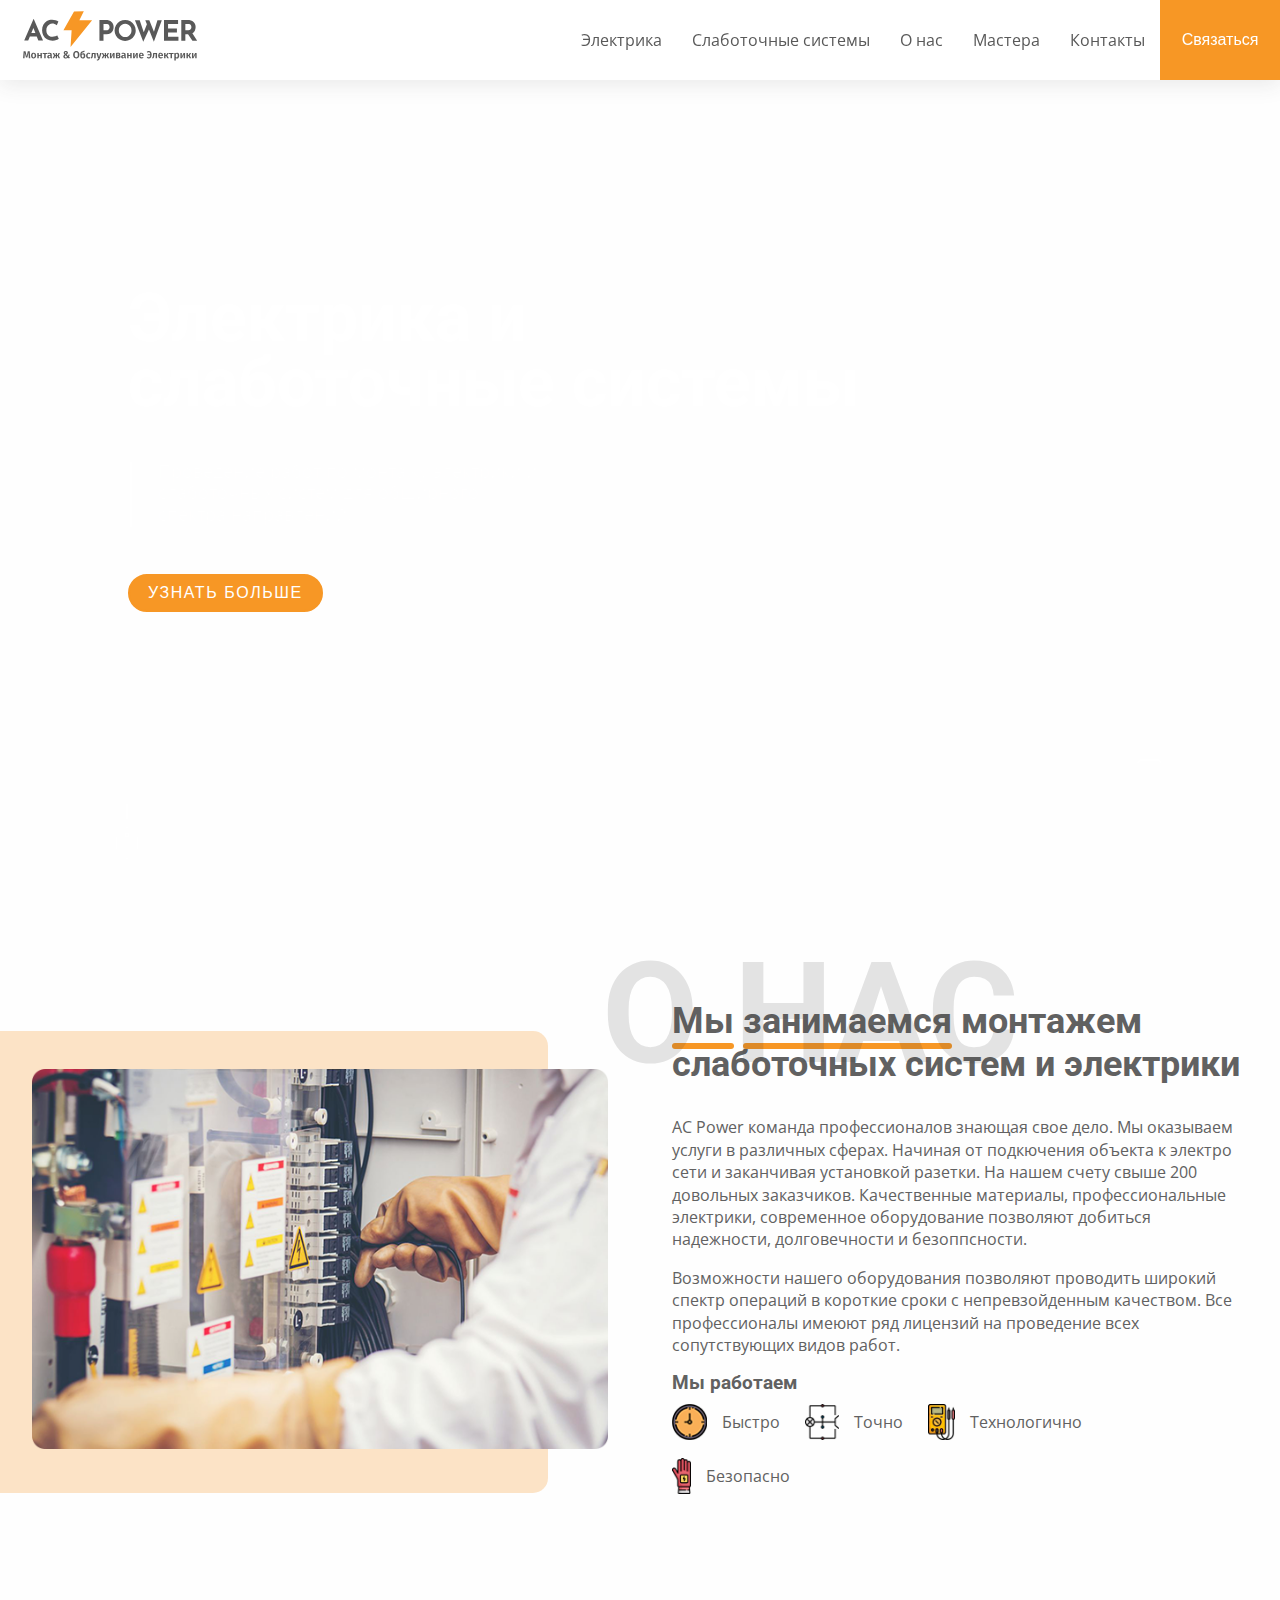
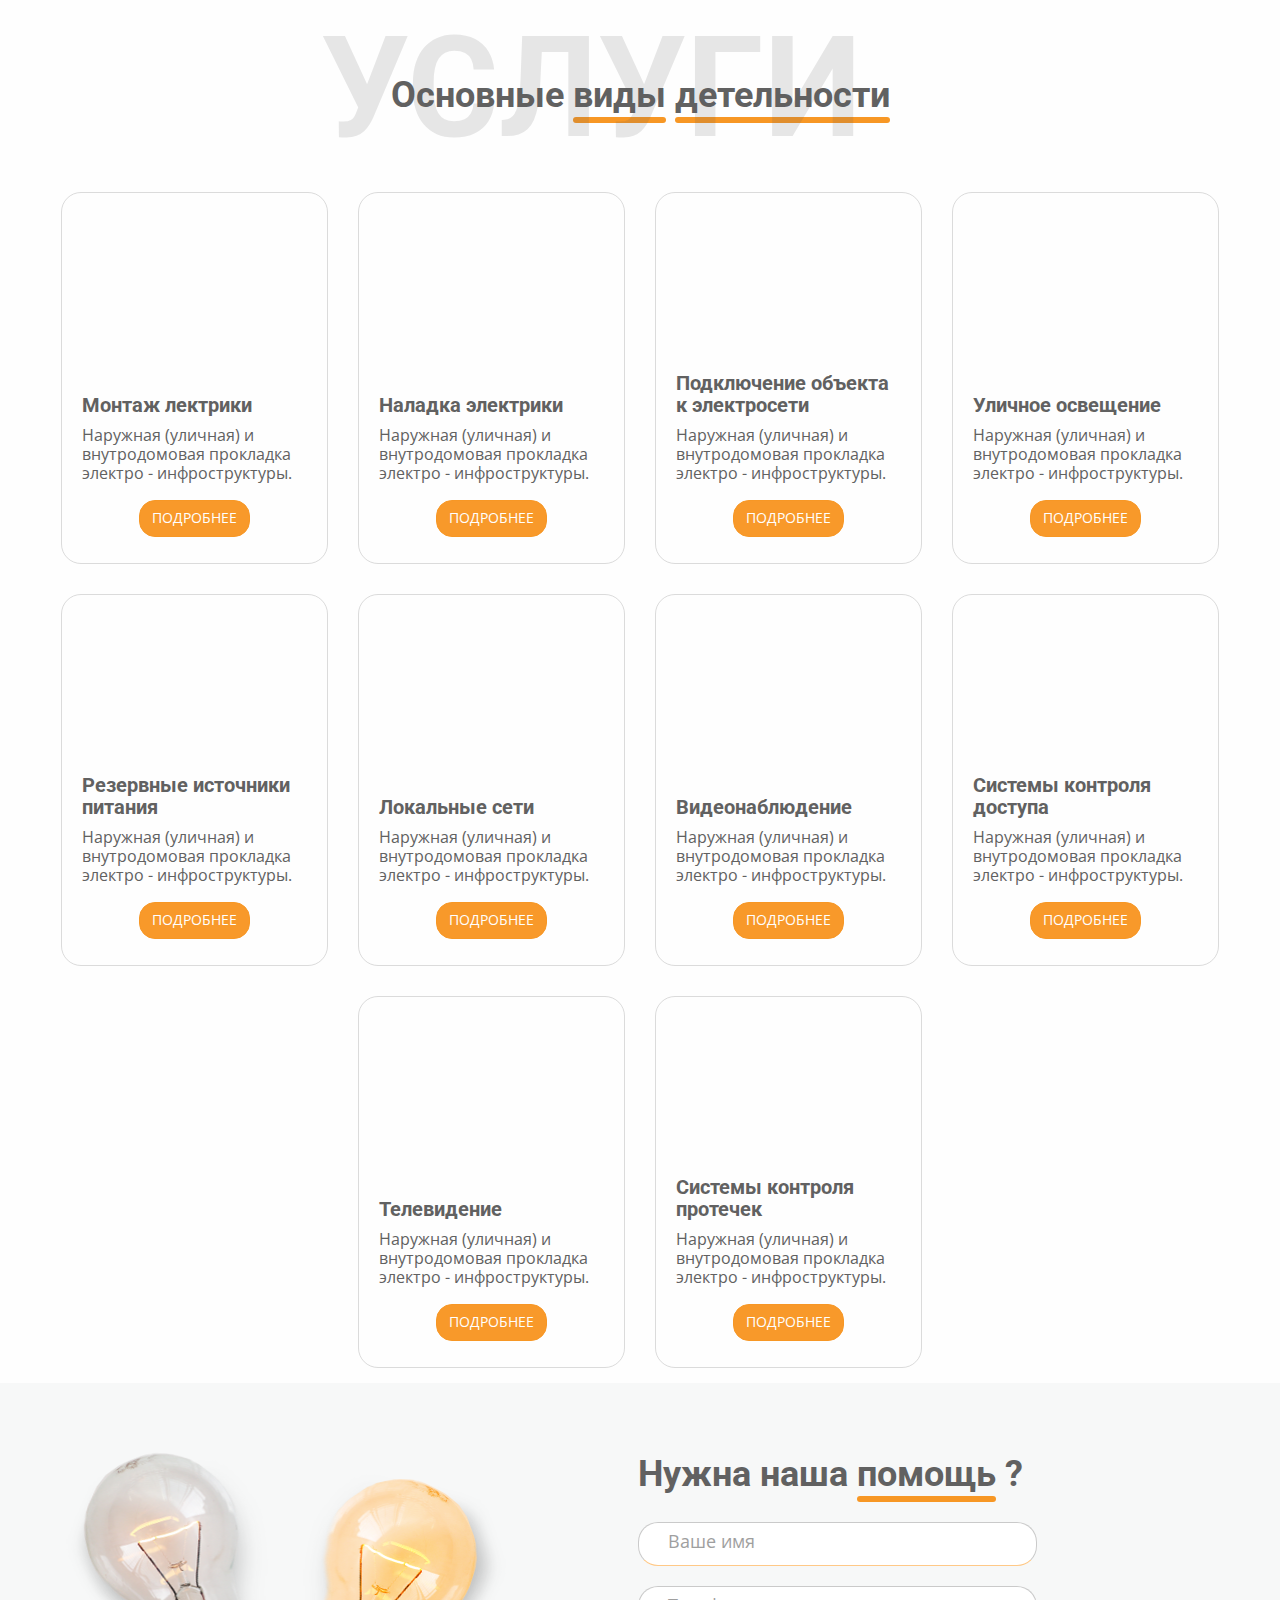
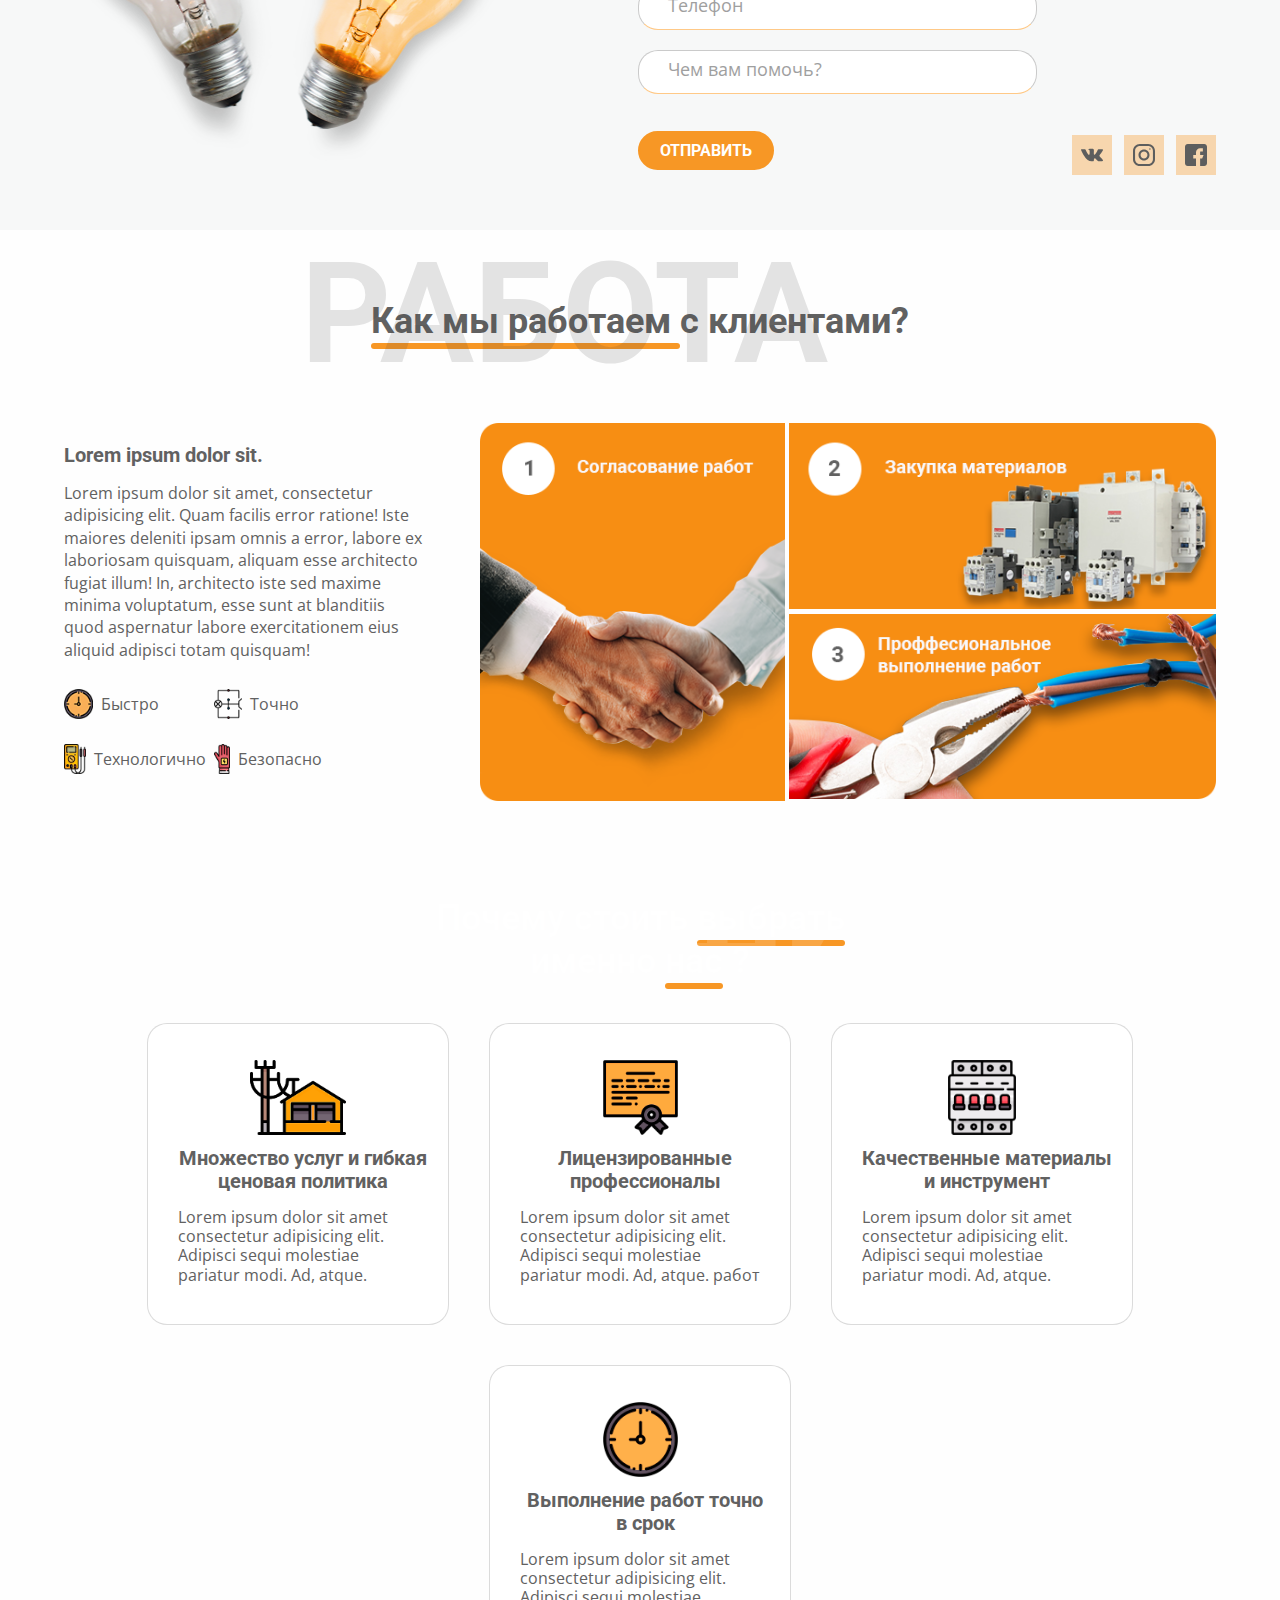
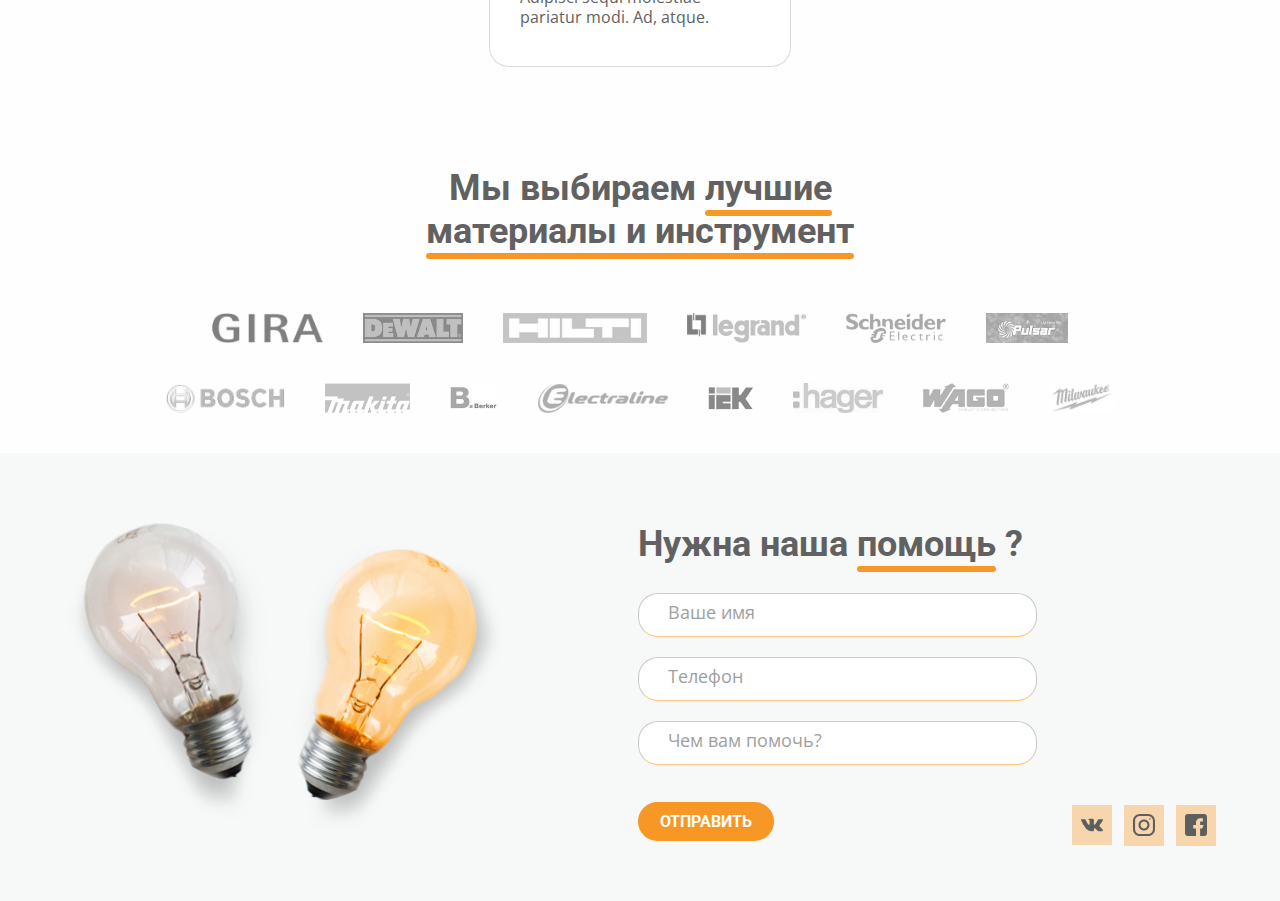
==== commit 4f6487fa: "more fix" ====
--- a/index.html
+++ b/index.html
@@ -215,82 +215,6 @@
 			</div>
 			</div>
 			</section>
-			<!-- <section class="bads">
-				<div class="row-center">
-				<h2 class="bads-tiitle">
-						В чем <span class="focus-text">риск</span> нанимать<br>
-						<span class="focus-text">непрофессионала</span> ?
-				</h2>
-				<div class="bads-card-container">
-					<div class="bads-card">
-						<div class="bads-card-icon">
-							<img src="./img/broken_icon_1.png" alt="" class="bads-icon">
-						</div>
-						<div class="bads-card-text">
-							<h3 class="bads-title">
-									Некачественные работы
-							</h3>
-							<p class="bads-card-descr">
-									Приводят к нарушению работы 
-									электросети, что может вызвать порчу
-									электроприборов или возгоранию 
-							</p>
-						</div>
-					</div>
-
-					<div class="bads-card">
-							<div class="bads-card-icon">
-								<img src="./img/broken_icon_2.png" alt="" class="bads-icon">
-							</div>
-							<div class="bads-card-text">
-								<h3 class="bads-title">
-										Отсутствие лицензий
-								</h3>
-								<p class="bads-card-descr">
-										Для выполения электромонтажных
-работ, требуются специальные 
-документы разрешающие выполнение 
-работ
-								</p>
-							</div>
-						</div>
-
-						<div class="bads-card">
-								<div class="bads-card-icon">
-									<img src="./img/broken_icon_3.png" alt="" class="bads-icon">
-								</div>
-								<div class="bads-card-text">
-									<h3 class="bads-title">
-											Дешевые материалы
-									</h3>
-									<p class="bads-card-descr">
-											Дешевые материалы не дают 
-гарантии качества и долговечности
-к томуже появляются дополнительные
-риски
-									</p>
-								</div>
-							</div>
-
-							<div class="bads-card">
-									<div class="bads-card-icon">
-										<img src="./img/broken_icon_4.png" alt="" class="bads-icon">
-									</div>
-									<div class="bads-card-text">
-										<h3 class="bads-title">
-												Задержки по времени
-										</h3>
-										<p class="bads-card-descr">
-												В следствии недостатка знаний, опыта,
-оборудования рассчетное время
-выполнения работ может увеличиться
-многократно 
-										</p>
-									</div>
-								</div>
-				</div>
-			</div>
-			</section> -->
 			<section class="services">
 				<div class="row-center">
 				<h2 class="services-tittle">
@@ -483,8 +407,27 @@
 				<div class="worc-descr-container">
 					<h3 class="worc-descr-container-tiitle">Lorem ipsum dolor sit.</h3>
 					<p class="worc-descr-container-descr">
-						Lorem ipsum dolor sit amet, consectetur adipisicing elit. Quam facilis error ratione! Iste maiores deleniti ipsam omnis a error, labore ex laboriosam quisquam, aliquam esse architecto fugiat illum! In, architecto iste sed maxime minima voluptatum, esse sunt at blanditiis quod aspernatur labore exercitationem eius aliquid adipisci totam quisquam! Sed ad deserunt dolore! Quas blanditiis ipsa veritatis deserunt odio perspiciatis doloribus.
+						Lorem ipsum dolor sit amet, consectetur adipisicing elit. Quam facilis error ratione! Iste maiores deleniti ipsam omnis a error, labore ex laboriosam quisquam, aliquam esse architecto fugiat illum! In, architecto iste sed maxime minima voluptatum, esse sunt at blanditiis quod aspernatur labore exercitationem eius aliquid adipisci totam quisquam!
 					</p>
+					<div class="worc-descr-container-descr-plus-container">
+
+						<div class="worc-descr-container-descr-plus-element">
+							<img src="./img/about-img-plus-one.png" alt="" class="worc-descr-container-descr-plus-element-img">
+							<p class="worc-descr-container-descr-plus-text">Быстро </p>
+						</div>
+						<div class="worc-descr-container-descr-plus-element">
+							<img src="./img/about-img-plus-two.png" alt="" class="worc-descr-container-descr-plus-element-img">
+							<p class="worc-descr-container-descr-plus-text">Точно</p>
+						</div>
+						<div class="worc-descr-container-descr-plus-element">
+							<img src="./img/about-img-plus-three.png" alt="" class="worc-descr-container-descr-plus-element-img">
+							<p class="worc-descr-container-descr-plus-text">Технологично</p>
+						</div>
+						<div class="worc-descr-container-descr-plus-element">
+							<img src="./img/about-img-plus-four.png" alt="" class="worc-descr-container-descr-plus-element-img">
+							<p class="worc-descr-container-descr-plus-text">Безопасно</p>
+						</div>
+					</div>
 				</div>
 				<div class="work-img-container">
 						<div class="work-img-container-left">
@@ -503,6 +446,146 @@
 				</div>
 				</section>
 
+				<section class="bads">
+				<div class="row-center">
+				<h2 class="bads-tiitle">
+						Почему стоить <span class="focus-text">выбрать</span><br>
+						именно <span class="focus-text">нас</span> ?
+				</h2>
+				<div class="bads-card-container">
+					<div class="bads-card">
+						<div class="bads-card-icon">
+							<img src="./img/broken_icon_1.png" alt="" class="bads-icon">
+						</div>
+						<div class="bads-card-text">
+							<h3 class="bads-title">
+									Множество услуг и гибкая ценовая политика
+							</h3>
+							<p class="bads-card-descr">
+									Lorem ipsum dolor sit amet consectetur adipisicing elit. Adipisci sequi molestiae pariatur modi. Ad, atque.
+							</p>
+						</div>
+					</div>
+
+					<div class="bads-card">
+							<div class="bads-card-icon">
+								<img src="./img/broken_icon_2.png" alt="" class="bads-icon">
+							</div>
+							<div class="bads-card-text">
+								<h3 class="bads-title">
+										Лицензированные профессионалы
+								</h3>
+								<p class="bads-card-descr">
+										Lorem ipsum dolor sit amet consectetur adipisicing elit. Adipisci sequi molestiae pariatur modi. Ad, atque. 
+работ
+								</p>
+							</div>
+						</div>
+
+						<div class="bads-card">
+								<div class="bads-card-icon">
+									<img src="./img/broken_icon_3.png" alt="" class="bads-icon">
+								</div>
+								<div class="bads-card-text">
+									<h3 class="bads-title">
+											Качественные материалы и инструмент
+									</h3>
+									<p class="bads-card-descr">
+											Lorem ipsum dolor sit amet consectetur adipisicing elit. Adipisci sequi molestiae pariatur modi. Ad, atque.
+									</p>
+								</div>
+							</div>
+
+							<div class="bads-card">
+									<div class="bads-card-icon">
+										<img src="./img/broken_icon_4.png" alt="" class="bads-icon">
+									</div>
+									<div class="bads-card-text">
+										<h3 class="bads-title">
+												Выполнение работ точно в срок
+										</h3>
+										<p class="bads-card-descr">
+												Lorem ipsum dolor sit amet consectetur adipisicing elit. Adipisci sequi molestiae pariatur modi. Ad, atque. 
+										</p>
+									</div>
+								</div>
+				</div>
+			</div>
+			</section>
+
+			<section class="brands">
+				<div class="row-center">
+				<h2 class="brands-tiitle">
+						Мы выбираем <span class="focus-text">лучшие </span><br><span class="focus-text">материалы и инструмент</span>
+				</h2>
+				<div class="brands-container">
+					<img src="./img/brand1.png" alt="" class="brands-container-img">
+					<img src="./img/brand2.png" alt="" class="brands-container-img">
+					<img src="./img/brand3.png" alt="" class="brands-container-img">
+					<img src="./img/brand4.png" alt="" class="brands-container-img">
+					<img src="./img/brand5.png" alt="" class="brands-container-img">
+					<img src="./img/brand6.png" alt="" class="brands-container-img">
+					<img src="./img/brand7.png" alt="" class="brands-container-img">
+					<img src="./img/brand8.png" alt="" class="brands-container-img">
+					<img src="./img/brand9.png" alt="" class="brands-container-img">
+					<img src="./img/brand10.png" alt="" class="brands-container-img">
+					<img src="./img/brand11.png" alt="" class="brands-container-img">
+					<img src="./img/brand12.png" alt="" class="brands-container-img">
+					<img src="./img/brand13.png" alt="" class="brands-container-img">
+					<img src="./img/brand14.png" alt="" class="brands-container-img">
+					</div>
+					</div>
+					</section>
+
+
+			<section class="contact-section">
+				<div class="row contact-section-content">
+							<img src="./img/contact-form-img.png" alt="" class="contact-section-col-left-img">
+				<form class="form-section-form-container" action="">
+						<h2 class="contact-section-tittle">
+								Нужна наша <span class="focus-text">помощь</span> ?
+							</h2>
+							<div class="contact_us_lable lable-first">
+					<input id="user_name_footer" class="text-input" name="entry.742532386" type="text" required pattern="^[A-Za-zА-Яа-яЁё\s]+$"/>
+					<label class="form-label" for="user_name_footer">Ваше имя</label>
+				</div>
+					<div class="contact_us_lable">
+					<input id="phone_footer" class="text-input" name="entry.1558941179" type="phone" required/>
+					<label class="form-label" for="phone_footer">Телефон</label>
+				</div>
+					<div class="contact_us_lable">
+					<input id="subject_footer" class="text-input" name="entry.1558941179" type="text" required />
+					<label class="form-label" for="subject_footer">Чем вам помочь?</label>
+				</div>
+				<div class="contact_us_lable">
+					<input class="push" type="submit" value="Отправить" />
+
+				</div>
+		
+		</form>
+	
+</div>
+<div class="contact-section-social">
+	<a href="" class="contact-social_vicon contact-v_social_icon_effect">
+			<svg class="social-bg contact-social_vicon_svg" xmlns="http://www.w3.org/2000/svg" xmlns:xlink="http://www.w3.org/1999/xlink" version="1.1" id="Capa_1" x="0px" y="0px" viewBox="0 0 511.962 511.962" style="enable-background:new 0 0 511.962 511.962;" xml:space="preserve">
+						<path d="M507.399,370.471c-1.376-2.304-9.888-20.8-50.848-58.816c-42.88-39.808-37.12-33.344,14.528-102.176    c31.456-41.92,44.032-67.52,40.096-78.464c-3.744-10.432-26.88-7.68-26.88-7.68l-76.928,0.448c0,0-5.696-0.768-9.952,1.76    c-4.128,2.496-6.784,8.256-6.784,8.256s-12.192,32.448-28.448,60.032c-34.272,58.208-48,61.28-53.6,57.664    c-13.024-8.416-9.76-33.856-9.76-51.904c0-56.416,8.544-79.936-16.672-86.016c-8.384-2.016-14.528-3.36-35.936-3.584    c-27.456-0.288-50.72,0.096-63.872,6.528c-8.768,4.288-15.52,13.856-11.392,14.4c5.088,0.672,16.608,3.104,22.72,11.424    c7.904,10.72,7.616,34.848,7.616,34.848s4.544,66.4-10.592,74.656c-10.4,5.664-24.64-5.888-55.2-58.72    c-15.648-27.04-27.488-56.96-27.488-56.96s-2.272-5.568-6.336-8.544c-4.928-3.616-11.84-4.768-11.84-4.768l-73.152,0.448    c0,0-10.976,0.32-15.008,5.088c-3.584,4.256-0.288,13.024-0.288,13.024s57.28,133.984,122.112,201.536    c59.488,61.92,127.008,57.856,127.008,57.856h30.592c0,0,9.248-1.024,13.952-6.112c4.352-4.672,4.192-13.44,4.192-13.44    s-0.608-41.056,18.464-47.104c18.784-5.952,42.912,39.68,68.48,57.248c19.328,13.28,34.016,10.368,34.016,10.368l68.384-0.96    C488.583,400.807,524.359,398.599,507.399,370.471z"/>
+				</svg>
+	</a>
+	<a href="" class="social-f-i-bg contact-social_iicon contact-social_icon_effect">
+		<svg class="contact-social_iicon_svg" xmlns="http://www.w3.org/2000/svg" xmlns:xlink="http://www.w3.org/1999/xlink" version="1.1" id="Capa_1" x="0px" y="0px" viewBox="0 0 512 512" style="enable-background:new 0 0 512 512;" xml:space="preserve">
+				<path d="M352,0H160C71.648,0,0,71.648,0,160v192c0,88.352,71.648,160,160,160h192c88.352,0,160-71.648,160-160V160    C512,71.648,440.352,0,352,0z M464,352c0,61.76-50.24,112-112,112H160c-61.76,0-112-50.24-112-112V160C48,98.24,98.24,48,160,48    h192c61.76,0,112,50.24,112,112V352z"/>
+				<path d="M256,128c-70.688,0-128,57.312-128,128s57.312,128,128,128s128-57.312,128-128S326.688,128,256,128z M256,336    c-44.096,0-80-35.904-80-80c0-44.128,35.904-80,80-80s80,35.872,80,80C336,300.096,300.096,336,256,336z"/>
+				<circle cx="393.6" cy="118.4" r="17.056"/>
+		</svg>
+	</a>
+	<a href="" class="social-f-i-bg contact-social_ficon contact-social_icon_effect">
+			<svg class="contact-social_ficon_svg" xmlns="http://www.w3.org/2000/svg" xmlns:xlink="http://www.w3.org/1999/xlink" version="1.1" id="Capa_1" x="0px" y="0px" viewBox="0 0 512 512" style="enable-background:new 0 0 512 512;" xml:space="preserve">
+				<path d="M448,0H64C28.704,0,0,28.704,0,64v384c0,35.296,28.704,64,64,64h192V336h-64v-80h64v-64c0-53.024,42.976-96,96-96h64v80    h-32c-17.664,0-32-1.664-32,16v64h80l-32,80h-48v176h96c35.296,0,64-28.704,64-64V64C512,28.704,483.296,0,448,0z"/>
+		</svg>
+	</a>
+</div>
+		</section>
+
 	</main>
 
 	<script src="./js/main.js"></script>
--- a/css/main.css
+++ b/css/main.css
@@ -25,13 +25,6 @@
 a::selection {
 	background: #fab25a;
 }
-
-h3,
-h2 {
-	margin: 0;
-	padding: 0;
-}
-
 .svg_logo {
 	width: 180px;
 	height: 58.8px;
@@ -88,6 +81,24 @@
 .main-menu-container {
 	box-shadow: 0px 2px 20px rgba(0, 0, 0, 0.1);
 }
+h1,h2,h3,h4{
+	font-family: 'Roboto', sans-serif;
+	font-weight: 700;
+}
+h1{
+	font-size: 4.236em;
+}
+h2{
+
+}
+h3{
+
+}
+h3,
+h2 {
+	margin: 0;
+	padding: 0;
+}
 
 body {
 	background: #fefefe;
@@ -97,7 +108,8 @@
 	box-sizing: border-box;
 	margin: 0;
 	padding: 0;
-	font-size: 1.1em;
+	font-size: 1rem;
+	line-height: 1.4rem;
 }
 
 .main-container {
@@ -113,9 +125,6 @@
 }
 
 .header-row-text {
-	font-size: 60px;
-	font-family: 'Roboto', sans-serif;
-	font-weight: 700;
 	color: rgb(255, 255, 255);
 	font-weight: bold;
 	line-height: 0.956;
@@ -136,7 +145,7 @@
 	position: absolute;
 	top: 0;
 	left: -28px;
-	border: 2px solid rgb(255, 255, 255);
+	border: 1px solid rgb(255, 255, 255);
 }
 
 .header-row {
@@ -181,7 +190,7 @@
 
 .mouse-scroll {
 	position: absolute;
-	left: calc(10% - 10px);
+	left: calc(10% - 12px);
 	bottom: 5%;
 	border-width: 1px;
 	border-color: rgb(255, 255, 255);
@@ -208,7 +217,6 @@
 }
 
 .contact-us {
-
 	background-color: #f79725;
 	padding: 8px 18px 8px 18px;
 	font-size: 16px;
@@ -368,6 +376,8 @@
 }
 
 .about-section-img:after {
+	font-family: 'Roboto', sans-serif;
+	font-weight: 700;
 	content: '';
 	position: absolute;
 	top: -10%;
@@ -380,8 +390,6 @@
 }
 
 .about-section-text-tiitle {
-	font-family: 'Roboto', sans-serif;
-	font-weight: 700;
 	font-size: 36px;
 	color: rgb(97, 97, 97);
 	font-weight: bold;
@@ -392,9 +400,9 @@
 }
 
 .about-section-text-tiitle:after {
-	content: 'о нас';
 	font-family: 'Roboto', sans-serif;
 	font-weight: 700;
+	content: 'о нас';
 	text-transform: uppercase;
 	font-size: 140px;
 	color: rgba(61, 61, 61, 0.14);
@@ -452,28 +460,37 @@
 	flex-direction: column;
 	justify-content: center;
 	align-items: center;
-	margin-top: 50px;
+	padding-top: 50px;
+	background-image: url('https://raw.githubusercontent.com/huntercront/dcpower/master/img/goods.jpg');
+	background-size: cover;
+	background-repeat: no-repeat;
+	background-position: 50% 50%;
 }
 
 .bads-tiitle {
 	font-family: 'Roboto', sans-serif;
 	font-weight: 700;
 	font-size: 36px;
-	color: rgb(97, 97, 97);
+	color: rgb(255, 255, 255);
 	font-weight: bold;
 	line-height: 1.2;
 	text-align: left;
 	position: relative;
-	margin-bottom: 60px;
+	margin-bottom: 20px;
+	margin-top: 20px;
+	text-align: center;
+}
+.bads-icon{
+	height: 75px;
 }
 
 .bads-tiitle:after {
 	font-family: 'Roboto', sans-serif;
 	font-weight: 700;
-	content: 'риски';
+	content: 'Лучшие';
 	text-transform: uppercase;
 	font-size: 140px;
-	color: rgba(97, 97, 97, 0.149);
+	color: rgba(255, 255, 255, 0.149);
 	font-weight: bold;
 	line-height: 1.2;
 	text-align: center;
@@ -486,9 +503,11 @@
 	display: flex;
 	justify-content: center;
 	flex-wrap: wrap;
+	margin-bottom: 40px;
 }
 
 .bads-card {
+	background-color: #fff;
 	width: 300px;
 	margin: 20px;
 	display: flex;
@@ -496,15 +515,13 @@
 	border-radius: 20px;
 	align-items: center;
 	justify-content: center;
-	height: 350px;
+	height: 300px;
 	border: 1px solid rgba(204, 204, 204, 0.7);
 	overflow: visible;
-	box-shadow: 0px 2px 2px 0px rgba(0, 0, 0, 0);
 	transition: 400ms;
 }
 
 .bads-card:hover {
-	box-shadow: 0px 15px 19px 0px rgba(0, 0, 0, 0.16);
 	transform: translateY(-5px);
 }
 
@@ -520,7 +537,9 @@
 }
 
 .bads-title {
+	width: 250px;
 	text-align: center;
+  font-size: 20px;
 }
 
 .bads-card-descr {
@@ -529,8 +548,6 @@
 }
 
 .services-tittle {
-	font-family: 'Roboto', sans-serif;
-	font-weight: 700;
 	font-size: 36px;
 	color: rgb(97, 97, 97);
 	font-weight: bold;
@@ -646,16 +663,12 @@
 }
 
 .servise-tiitle {
-	font-family: 'Roboto', sans-serif;
-	font-weight: 700;
 	font-size: 20px;
 	line-height: 1.1em;
 	align-self: flex-start;
 }
 
 .contact-section-tittle {
-	font-family: 'Roboto', sans-serif;
-	font-weight: 700;
 	font-size: 36px;
 }
 
@@ -745,7 +758,7 @@
 	user-select: none;
 	border: 2px solid #f79725;
 	border-radius: 20px;
-	background-color: rgba(247, 142, 19, 0.902);
+	background-color:#f79725;
 }
 
 .push:hover {
@@ -831,21 +844,17 @@
 	font-size: 16px;
 }
 .worc-descr-container-tiitle{
-font-family: 'Roboto', sans-serif;
-	font-weight: 700;
 	font-size: 20px;
 	line-height: 1.1em;
 }
 .work-tittle{
 	position: relative;
-font-family: 'Roboto', sans-serif;
-font-weight: 700;
 font-size: 36px;
 color: rgb(97, 97, 97);
 font-weight: bold;
 line-height: 1.2;
 text-align: left;
-margin-bottom: 30px;
+margin-bottom: 80px;
 position: relative;
 }
 .work-tittle:after {
@@ -868,14 +877,17 @@
 	display: flex;
 	flex-wrap: wrap;
 	justify-content: space-around;
+	align-items: center;
+	margin-bottom: 20px;
 }
 .worc-descr-container{
-	flex: 3 3 250px;
+	flex: 4 4 250px;
+
 	
 }
 .work-img-container{
 	margin-left: 5%;
-	flex: 4 4 600px;
+	flex: 5 5 600px;
 }
 .work{
 	display: flex;
@@ -905,10 +917,47 @@
 .work-img-container-right-down-img{
 	width: 100%;
 }
-
-
-
-
+.worc-descr-container-descr-plus-container{
+	display: flex;
+	flex-direction: row;
+	flex-wrap: wrap;
+
+}
+.worc-descr-container-descr-plus-element{
+	display: flex;
+	align-items: center;
+	min-width: 150px;
+}
+.worc-descr-container-descr-plus-element-img{
+	height: 30px;
+	margin-right: 8px;
+}
+.brands{
+	display: flex;
+	flex-direction: column;
+	justify-content: center;
+	align-items: center;
+	margin-top: 40px;
+	max-width: 100vw;
+}
+.brands-tiitle{
+	font-size: 36px;
+	color: rgb(97, 97, 97);
+	font-weight: bold;
+	line-height: 1.2;
+	text-align: center;
+}
+.brands-container{
+	margin:40px 0px 20px 0px;
+	display: flex;
+	justify-content: center;
+	flex-wrap: wrap;
+	max-width: 80%;
+}
+.brands-container-img{
+	height: 30px;
+	margin: 20px 20px 20px 20px;
+}
 .up-button {
 	position: fixed;
 	right: 10px;
@@ -992,8 +1041,6 @@
 }
 
 
-@media (max-width:1015px){
-}
 .menu-btn{
 	display:none;
 }
@@ -1059,12 +1106,16 @@
 .nav-a:hover{
 	color:#f79725;
 }
-@media (max-width: 992px){
+@media (max-width: 1015px){
+	.work-img-container{
+		margin-top: 20px;
+		margin-left: 0;
+	}
+	.brands-container{
+		max-width: 100%;
+	}
 	.header-row-text{
 		font-size: 48px;
-	}
-	p{
-		font-size: 14px;
 	}
 	.services{
 		margin-top: 50px;
@@ -1107,7 +1158,7 @@
 		order:1;
 	}
 	.about-section-text{
-		max-width:80%;
+		max-width:90%;
 	}
 	.about-section-img{
 		max-width:95%;
@@ -1185,7 +1236,53 @@
 
 
 @media (max-width: 768px){
-
+	.bads-icon{
+		height: 50px;
+	}
+	.bads-card{
+		margin-left: 0;
+		margin-right: 0;
+		flex-direction: row;
+		justify-content: space-around;
+		width: 95%;
+		height: auto;
+		border-radius: 10px;
+		margin-top: 5px;
+		margin-bottom: 5px;
+	}
+	.bads-card-text{
+		justify-content: flex-start;
+		text-align: left;
+		max-width: 65%;
+	}
+	.bads-title{
+		text-align: left;
+		width: 100%;
+		font-size: 16px;
+	}
+	.brands-container-img{
+		height: 25px;
+		margin: 15px 10px 15px 10px;
+	}
+	.bads-card-descr{
+		margin-bottom: 5px;
+		margin-top: 5px;
+		font-size: 14px;
+	}
+	.bads-tiitle,.brands-tiitle{
+		font-size: 24px;
+	}
+	.bads-tiitle:after{
+		font-size: 80px;
+	}
+.work-tittle{
+	margin-left: 10%;
+	font-size: 24px;
+	margin-bottom: 35px;
+}
+.work-tittle:after{
+	font-size: 80px;
+}
 	.mouse-scroll{
 		display: none;
 		background-repeat: no-repeat;
@@ -1229,6 +1326,76 @@
 }
 }
 @media (max-width:576px){
+	.bads-tiitle:after{
+		letter-spacing: -4pt;
+	}
+	.work-container{
+		margin-left:0;
+		margin-right: 0;
+	}
+	.worc-descr-container{
+		margin-left: 5%;
+		margin-right: 5%;
+	}
+	.work-img-container{
+		position: relative;
+		flex-direction:column;
+	}
+	.work-img-container-left{
+		max-width: 90%;
+		align-self: flex-end;
+	}
+	.work-img-container-right{
+		max-width: 90%;
+		align-self: flex-start;
+	}
+	.brands-container-img{
+		height: 20px;
+		margin: 10px 5px 10px 5px;
+	}
+	.servise-link{
+		position: absolute;
+		bottom: 10px;
+		left: 10px;
+	}
+	.servise-text-descr{
+display: none;
+
+
+	}
+	.service-text{
+		margin-top:0;
+		margin-bottom: 0;
+	}
+	.service-card{
+		position: relative;
+		width: 95%;
+		max-height: 200px;
+		margin: 4px 0px 4px 0px;
+		border-radius: 8px;
+	}
+	.service-card:after{
+		content: '';
+		position: absolute;
+		top:0;
+		width: 100%;
+		height: 80%;
+		background-image: linear-gradient(rgba(0, 0, 0,0.5), rgba(255, 255, 255,0));
+	}
+	.servise-tiitle{
+		font-size: 18px;
+		position: absolute;
+		top:20px;
+		left: 20px;
+		color: #FFFFFF;
+		z-index: 5;
+	}
+	.service-img{
+		width: 100%;
+		height: 100%;
+		background-position: 50% 50%;
+		background-size: cover;
+	}
 	.about-section-text-tiitle:after, .services-tittle:after{
 		font-size:60px;
 	}
@@ -1309,7 +1476,6 @@
 	padding: 9px 9px 4px 9px;
 }
 .about-section-plus{
-	flex-direction: column;
-	align-items: flex-start;
-}
-}
+	justify-content: baseline;
+}
+}
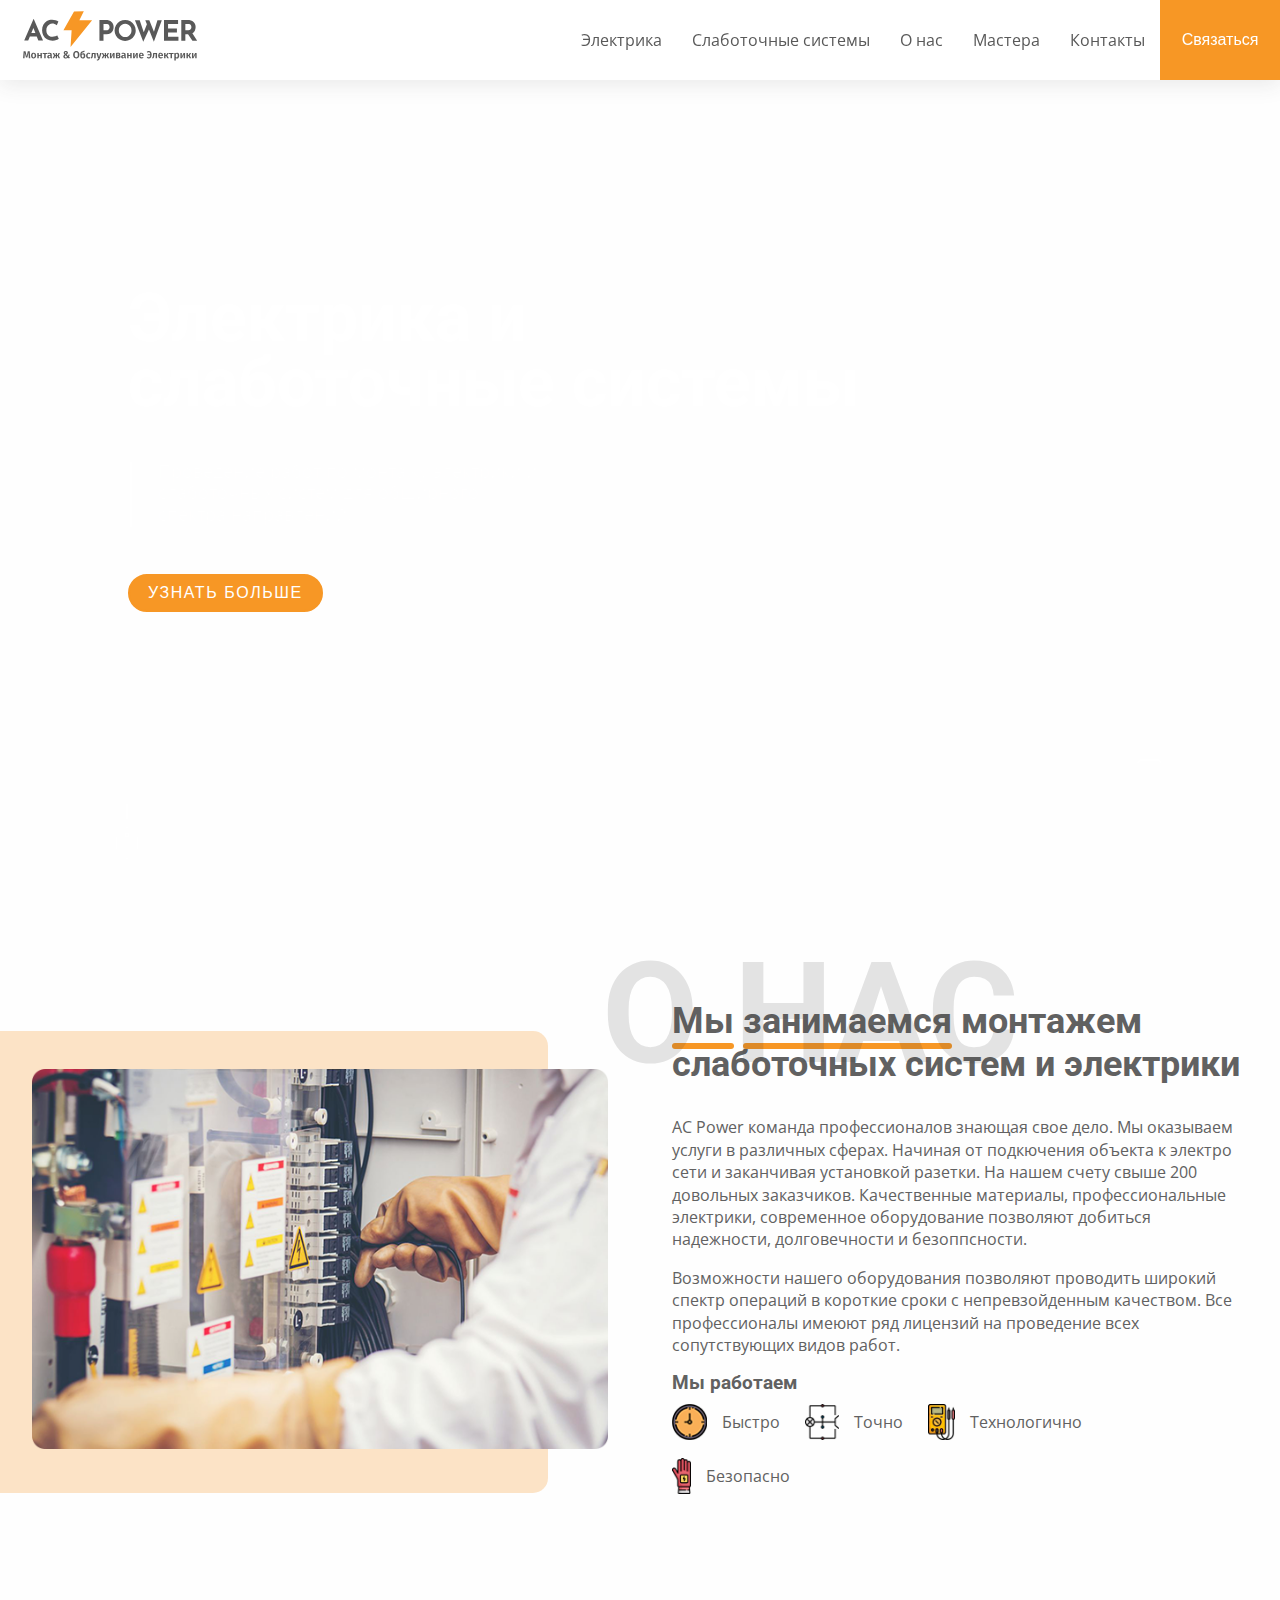
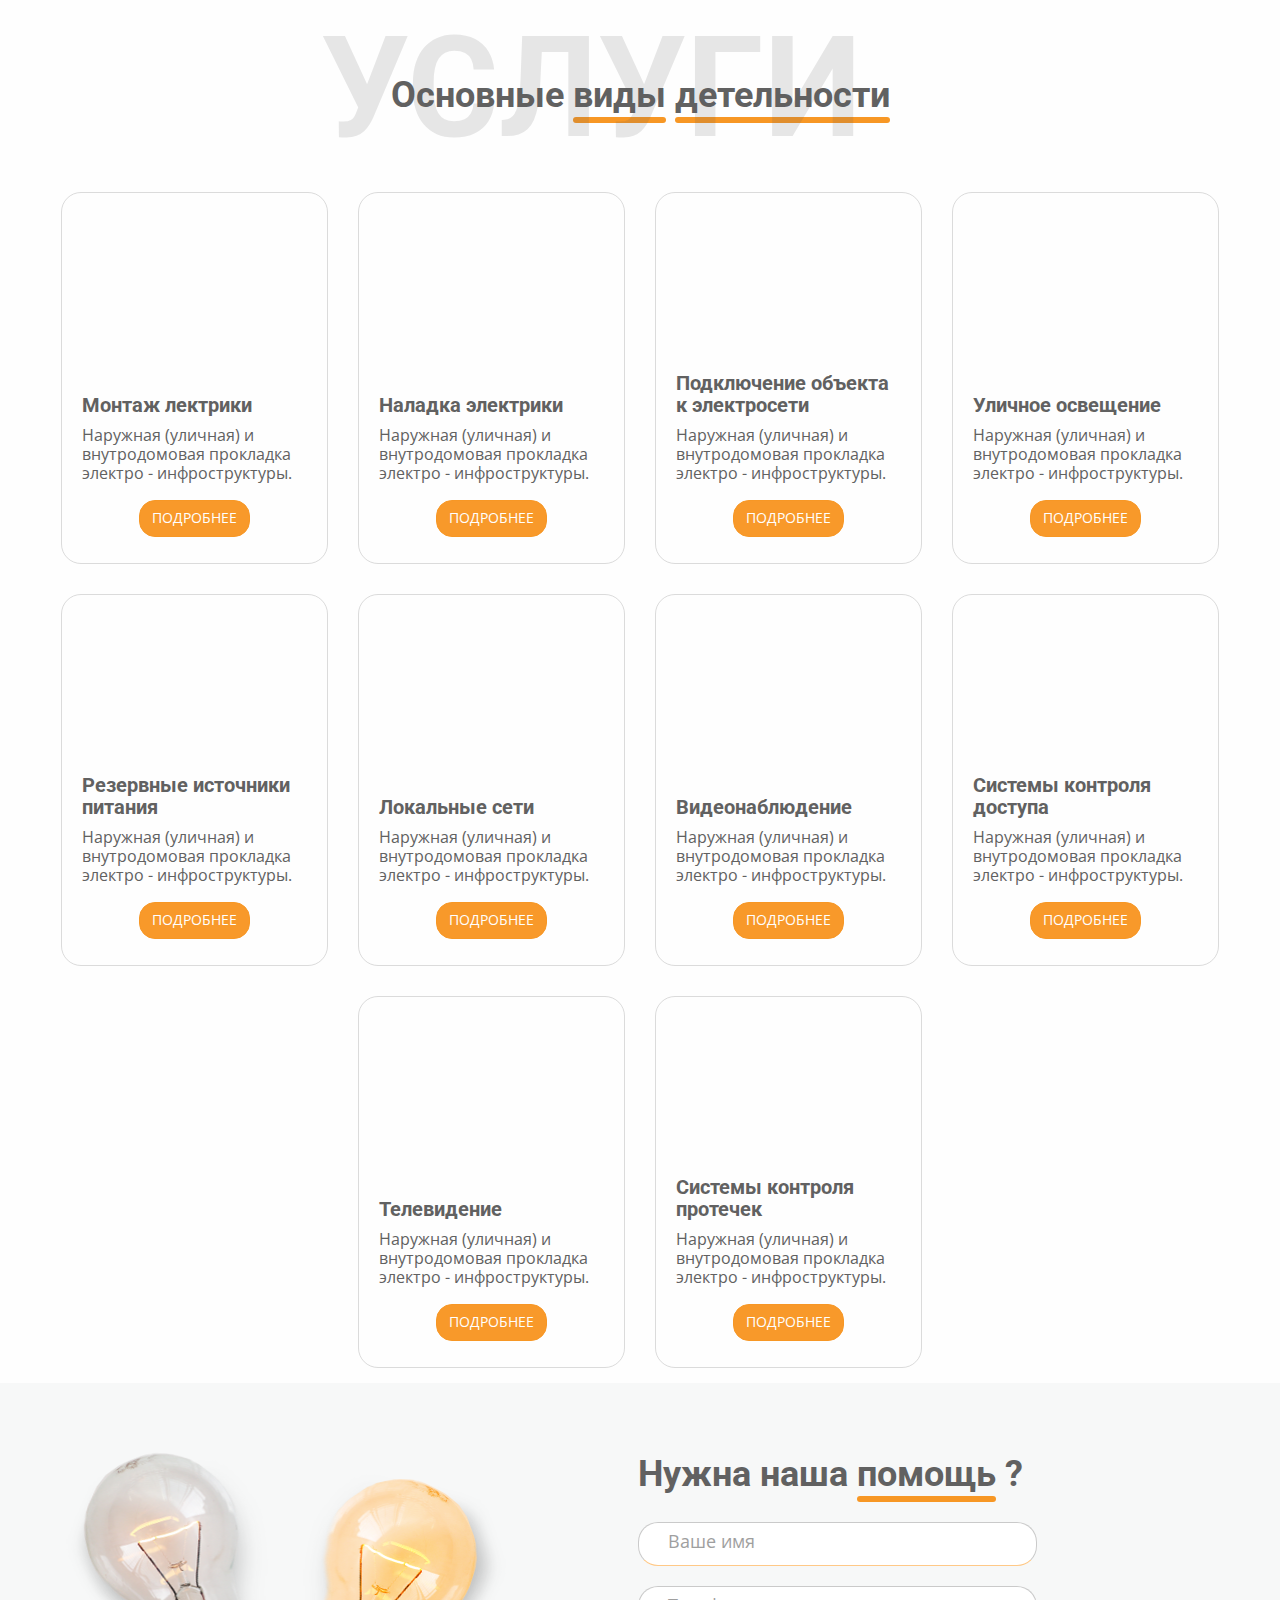
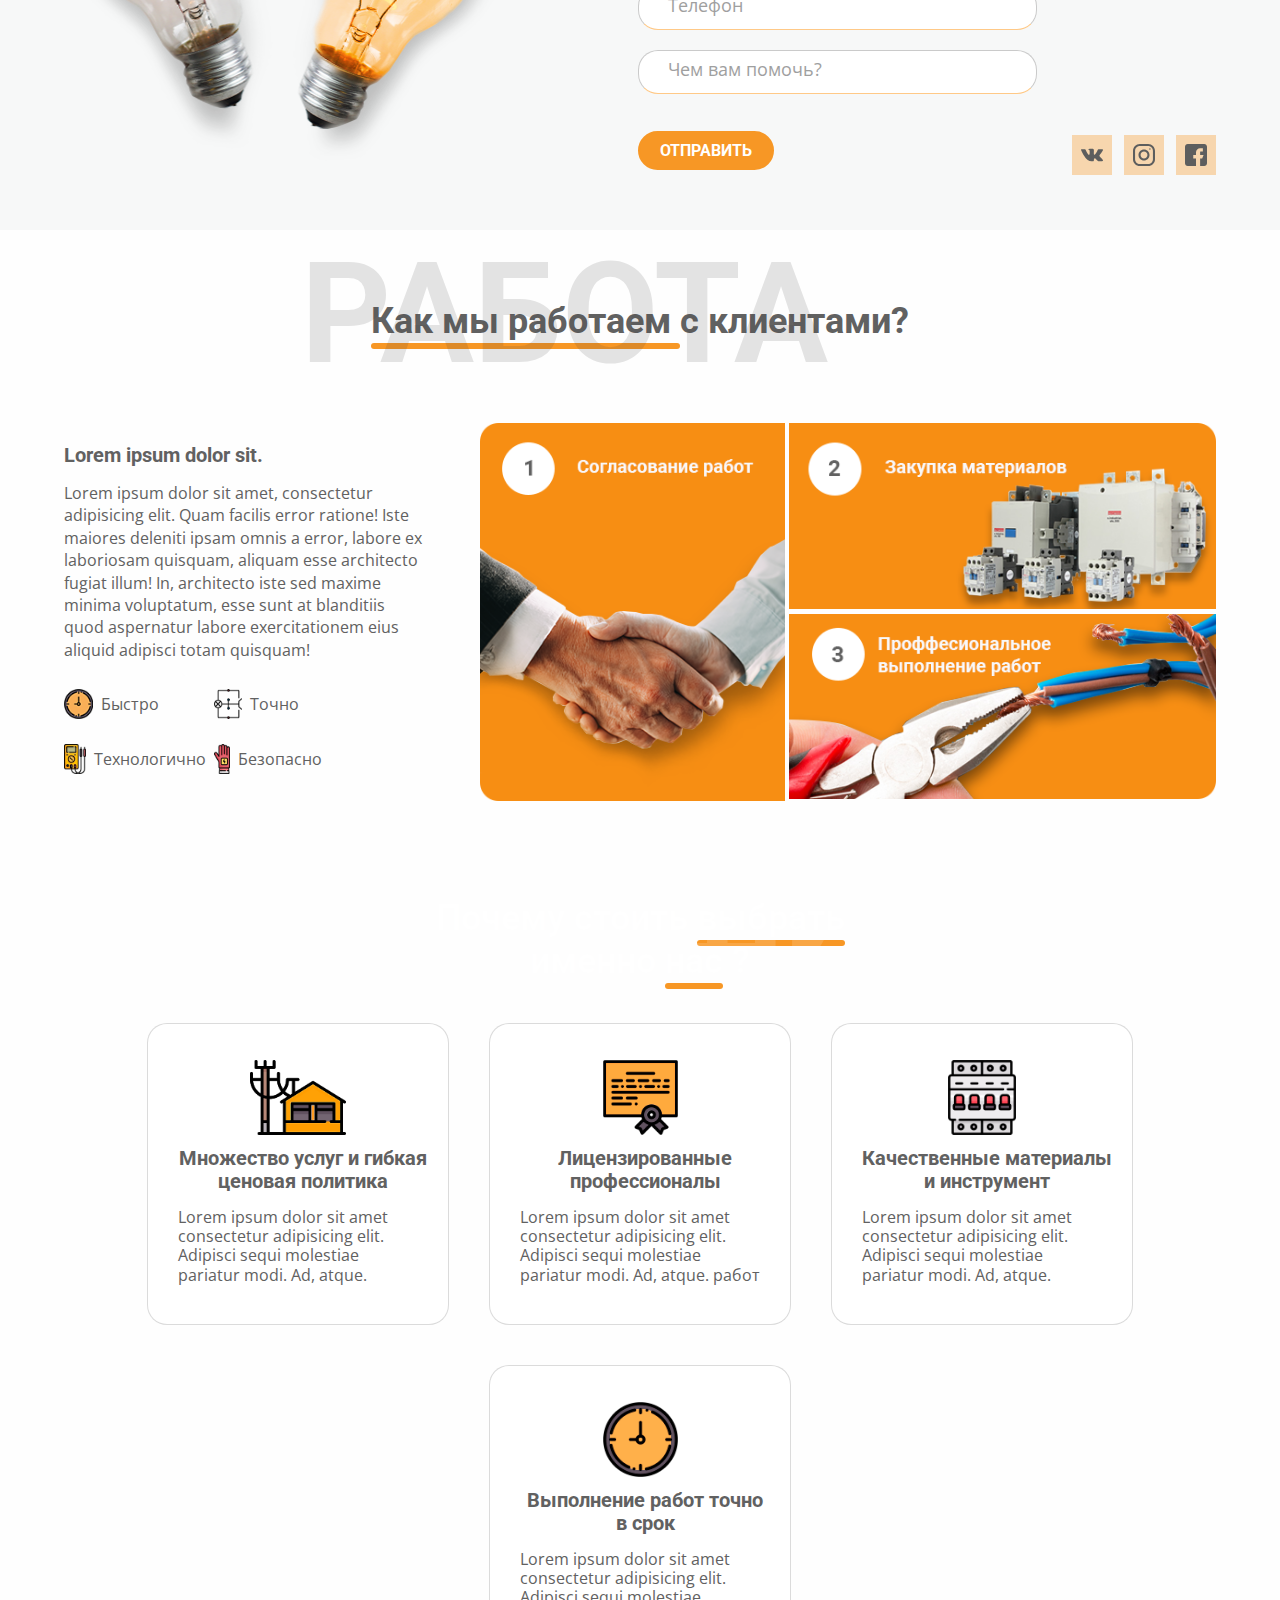
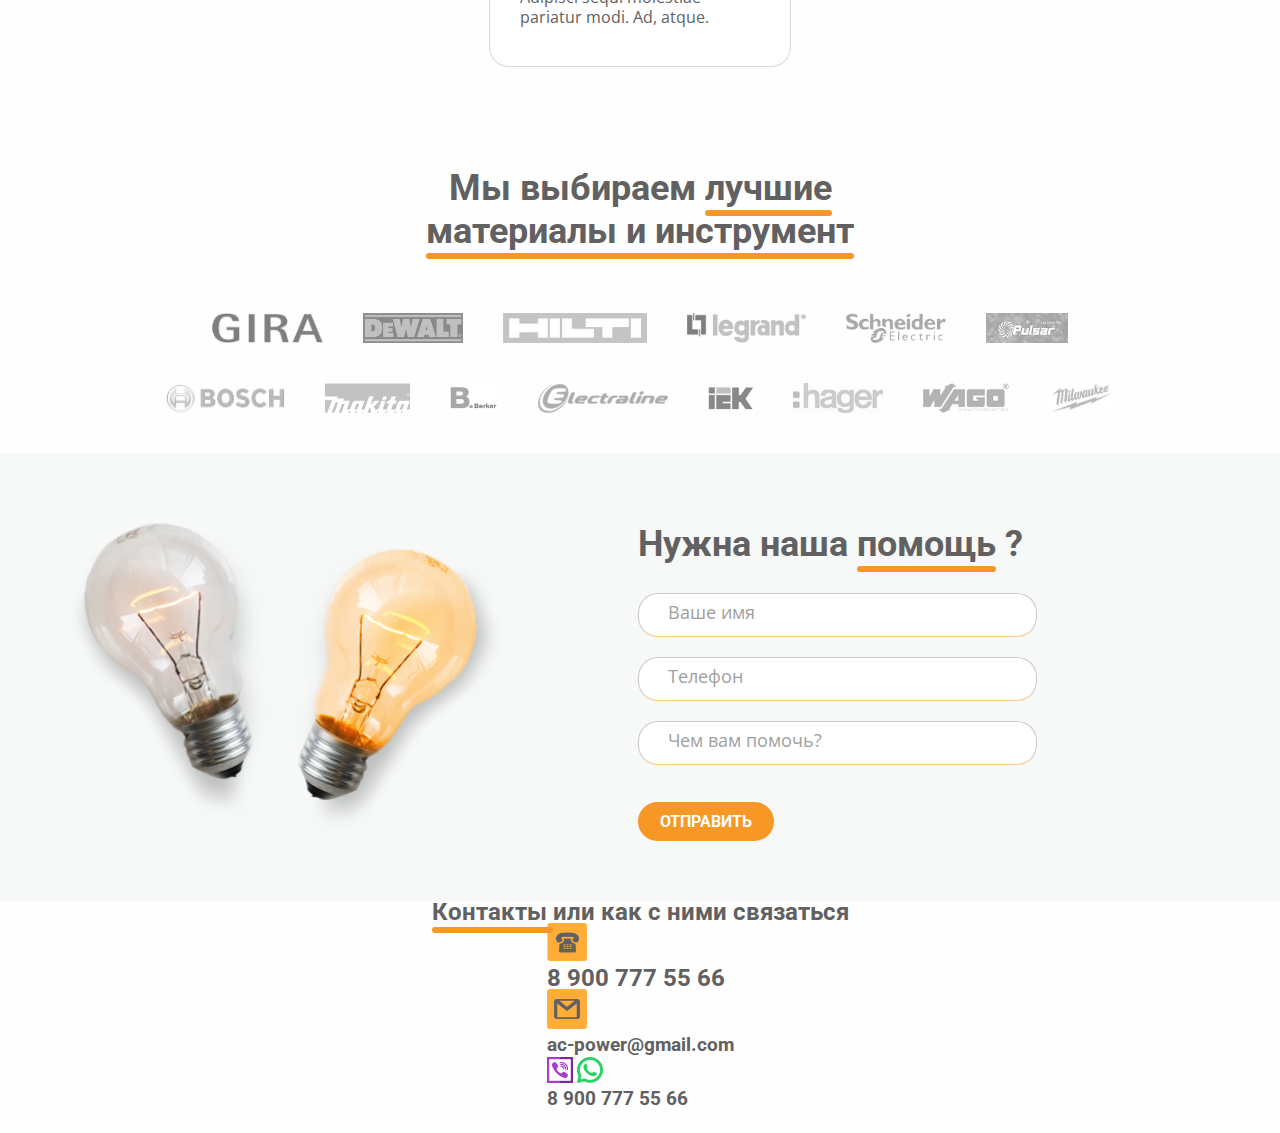
==== commit 27717d07: "fix" ====
--- a/index.html
+++ b/index.html
@@ -565,27 +565,36 @@
 		</form>
 	
 </div>
-<div class="contact-section-social">
-	<a href="" class="contact-social_vicon contact-v_social_icon_effect">
-			<svg class="social-bg contact-social_vicon_svg" xmlns="http://www.w3.org/2000/svg" xmlns:xlink="http://www.w3.org/1999/xlink" version="1.1" id="Capa_1" x="0px" y="0px" viewBox="0 0 511.962 511.962" style="enable-background:new 0 0 511.962 511.962;" xml:space="preserve">
-						<path d="M507.399,370.471c-1.376-2.304-9.888-20.8-50.848-58.816c-42.88-39.808-37.12-33.344,14.528-102.176    c31.456-41.92,44.032-67.52,40.096-78.464c-3.744-10.432-26.88-7.68-26.88-7.68l-76.928,0.448c0,0-5.696-0.768-9.952,1.76    c-4.128,2.496-6.784,8.256-6.784,8.256s-12.192,32.448-28.448,60.032c-34.272,58.208-48,61.28-53.6,57.664    c-13.024-8.416-9.76-33.856-9.76-51.904c0-56.416,8.544-79.936-16.672-86.016c-8.384-2.016-14.528-3.36-35.936-3.584    c-27.456-0.288-50.72,0.096-63.872,6.528c-8.768,4.288-15.52,13.856-11.392,14.4c5.088,0.672,16.608,3.104,22.72,11.424    c7.904,10.72,7.616,34.848,7.616,34.848s4.544,66.4-10.592,74.656c-10.4,5.664-24.64-5.888-55.2-58.72    c-15.648-27.04-27.488-56.96-27.488-56.96s-2.272-5.568-6.336-8.544c-4.928-3.616-11.84-4.768-11.84-4.768l-73.152,0.448    c0,0-10.976,0.32-15.008,5.088c-3.584,4.256-0.288,13.024-0.288,13.024s57.28,133.984,122.112,201.536    c59.488,61.92,127.008,57.856,127.008,57.856h30.592c0,0,9.248-1.024,13.952-6.112c4.352-4.672,4.192-13.44,4.192-13.44    s-0.608-41.056,18.464-47.104c18.784-5.952,42.912,39.68,68.48,57.248c19.328,13.28,34.016,10.368,34.016,10.368l68.384-0.96    C488.583,400.807,524.359,398.599,507.399,370.471z"/>
-				</svg>
-	</a>
-	<a href="" class="social-f-i-bg contact-social_iicon contact-social_icon_effect">
-		<svg class="contact-social_iicon_svg" xmlns="http://www.w3.org/2000/svg" xmlns:xlink="http://www.w3.org/1999/xlink" version="1.1" id="Capa_1" x="0px" y="0px" viewBox="0 0 512 512" style="enable-background:new 0 0 512 512;" xml:space="preserve">
-				<path d="M352,0H160C71.648,0,0,71.648,0,160v192c0,88.352,71.648,160,160,160h192c88.352,0,160-71.648,160-160V160    C512,71.648,440.352,0,352,0z M464,352c0,61.76-50.24,112-112,112H160c-61.76,0-112-50.24-112-112V160C48,98.24,98.24,48,160,48    h192c61.76,0,112,50.24,112,112V352z"/>
-				<path d="M256,128c-70.688,0-128,57.312-128,128s57.312,128,128,128s128-57.312,128-128S326.688,128,256,128z M256,336    c-44.096,0-80-35.904-80-80c0-44.128,35.904-80,80-80s80,35.872,80,80C336,300.096,300.096,336,256,336z"/>
-				<circle cx="393.6" cy="118.4" r="17.056"/>
-		</svg>
-	</a>
-	<a href="" class="social-f-i-bg contact-social_ficon contact-social_icon_effect">
-			<svg class="contact-social_ficon_svg" xmlns="http://www.w3.org/2000/svg" xmlns:xlink="http://www.w3.org/1999/xlink" version="1.1" id="Capa_1" x="0px" y="0px" viewBox="0 0 512 512" style="enable-background:new 0 0 512 512;" xml:space="preserve">
-				<path d="M448,0H64C28.704,0,0,28.704,0,64v384c0,35.296,28.704,64,64,64h192V336h-64v-80h64v-64c0-53.024,42.976-96,96-96h64v80    h-32c-17.664,0-32-1.664-32,16v64h80l-32,80h-48v176h96c35.296,0,64-28.704,64-64V64C512,28.704,483.296,0,448,0z"/>
-		</svg>
-	</a>
-</div>
 		</section>
 
+
+		<section class="contacts">
+				<div class="row-center">
+				<h2 class="contacts-tiitle">
+					<span class="focus-text">Контакты </span>или как с ними связаться
+				</h2>
+				<div class="contacts-container">
+					<div class="contacts-elemants">
+						<div class="contacts-elemant">
+							<img src="./img/phone.png" alt="" class="contacts-elemant-img">
+							<h2 class="contacts-elemant-text">8 900 777 55 66</h2>
+						</div>
+						<div class="contacts-elemant">
+								<img src="./img/mail.png" alt="" class="contacts-elemant-img">
+								<h3 class="contacts-elemant-text">ac-power@gmail.com</h3>
+							</div>
+							<div class="contacts-elemant">
+									<img src="./img/viber.png" alt="" class="contacts-elemant-img-viber">
+									<img src="./img/whatsapp.png" alt="" class="contacts-elemant-img-whotsapp">
+									<h3 class="contacts-elemant-text">8 900 777 55 66</h3>
+								</div>
+					</div>
+					<div class="contacts-img-container">
+						<img src="./img/co" alt="" class="contacts-img">
+					</div>
+				</div>
+				</div>
+				</section>
 	</main>
 
 	<script src="./js/main.js"></script>
--- a/css/main.css
+++ b/css/main.css
@@ -1256,6 +1256,7 @@
 		max-width: 65%;
 	}
 	.bads-title{
+		margin-top:5px;
 		text-align: left;
 		width: 100%;
 		font-size: 16px;
@@ -1265,7 +1266,7 @@
 		margin: 15px 10px 15px 10px;
 	}
 	.bads-card-descr{
-		margin-bottom: 5px;
+		margin-bottom: 10px;
 		margin-top: 5px;
 		font-size: 14px;
 	}
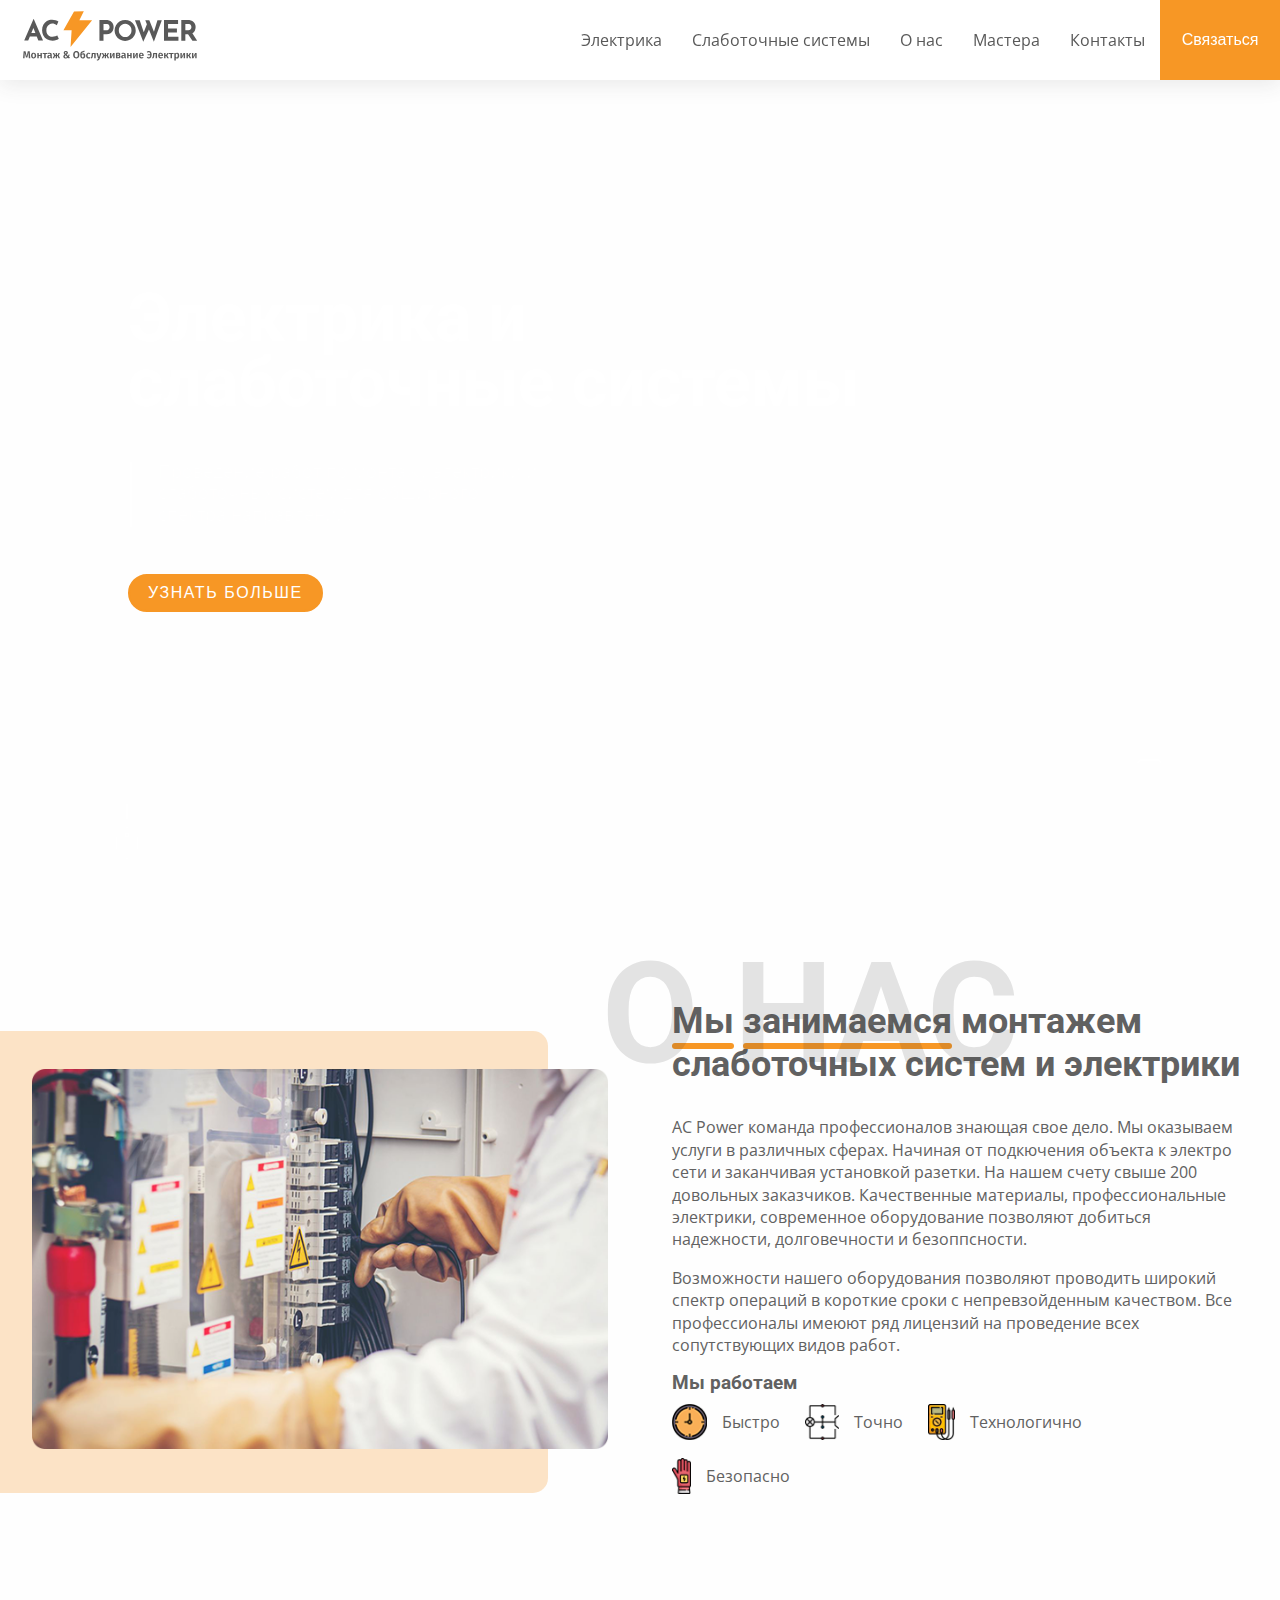
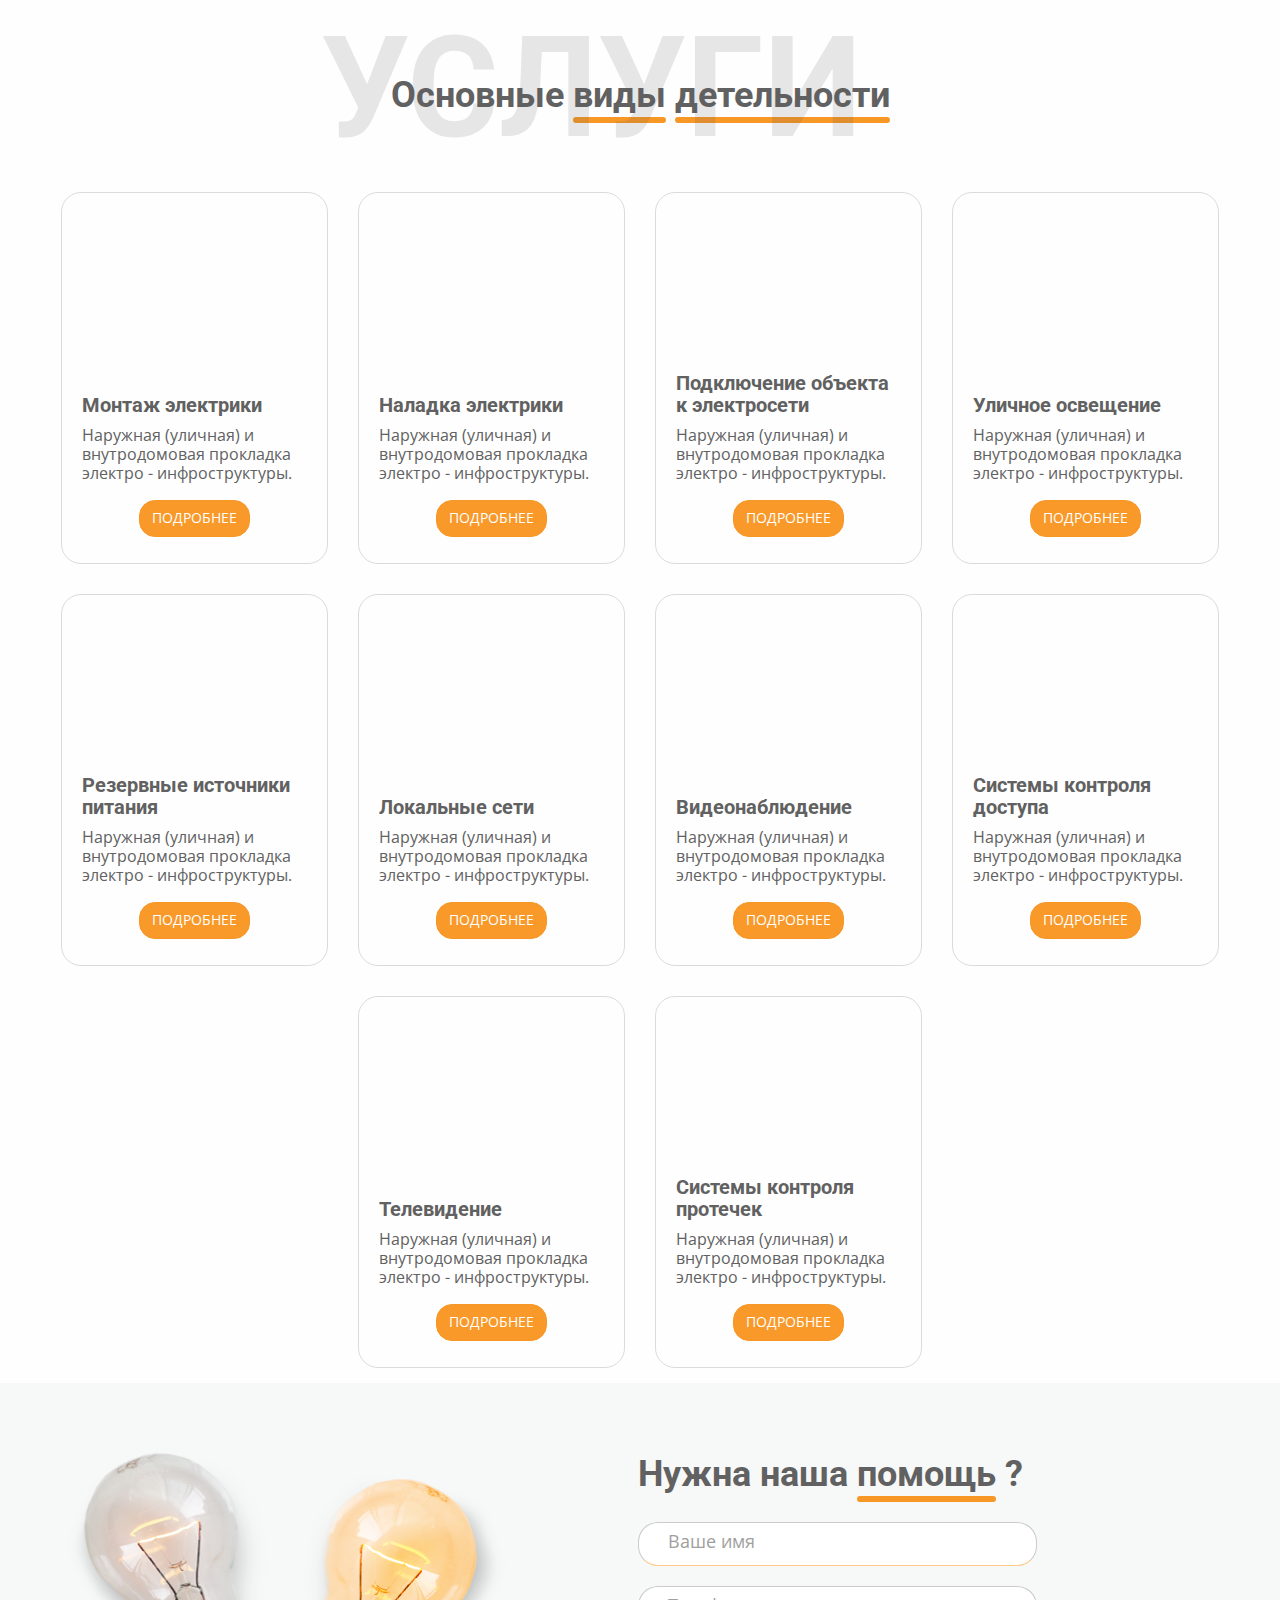
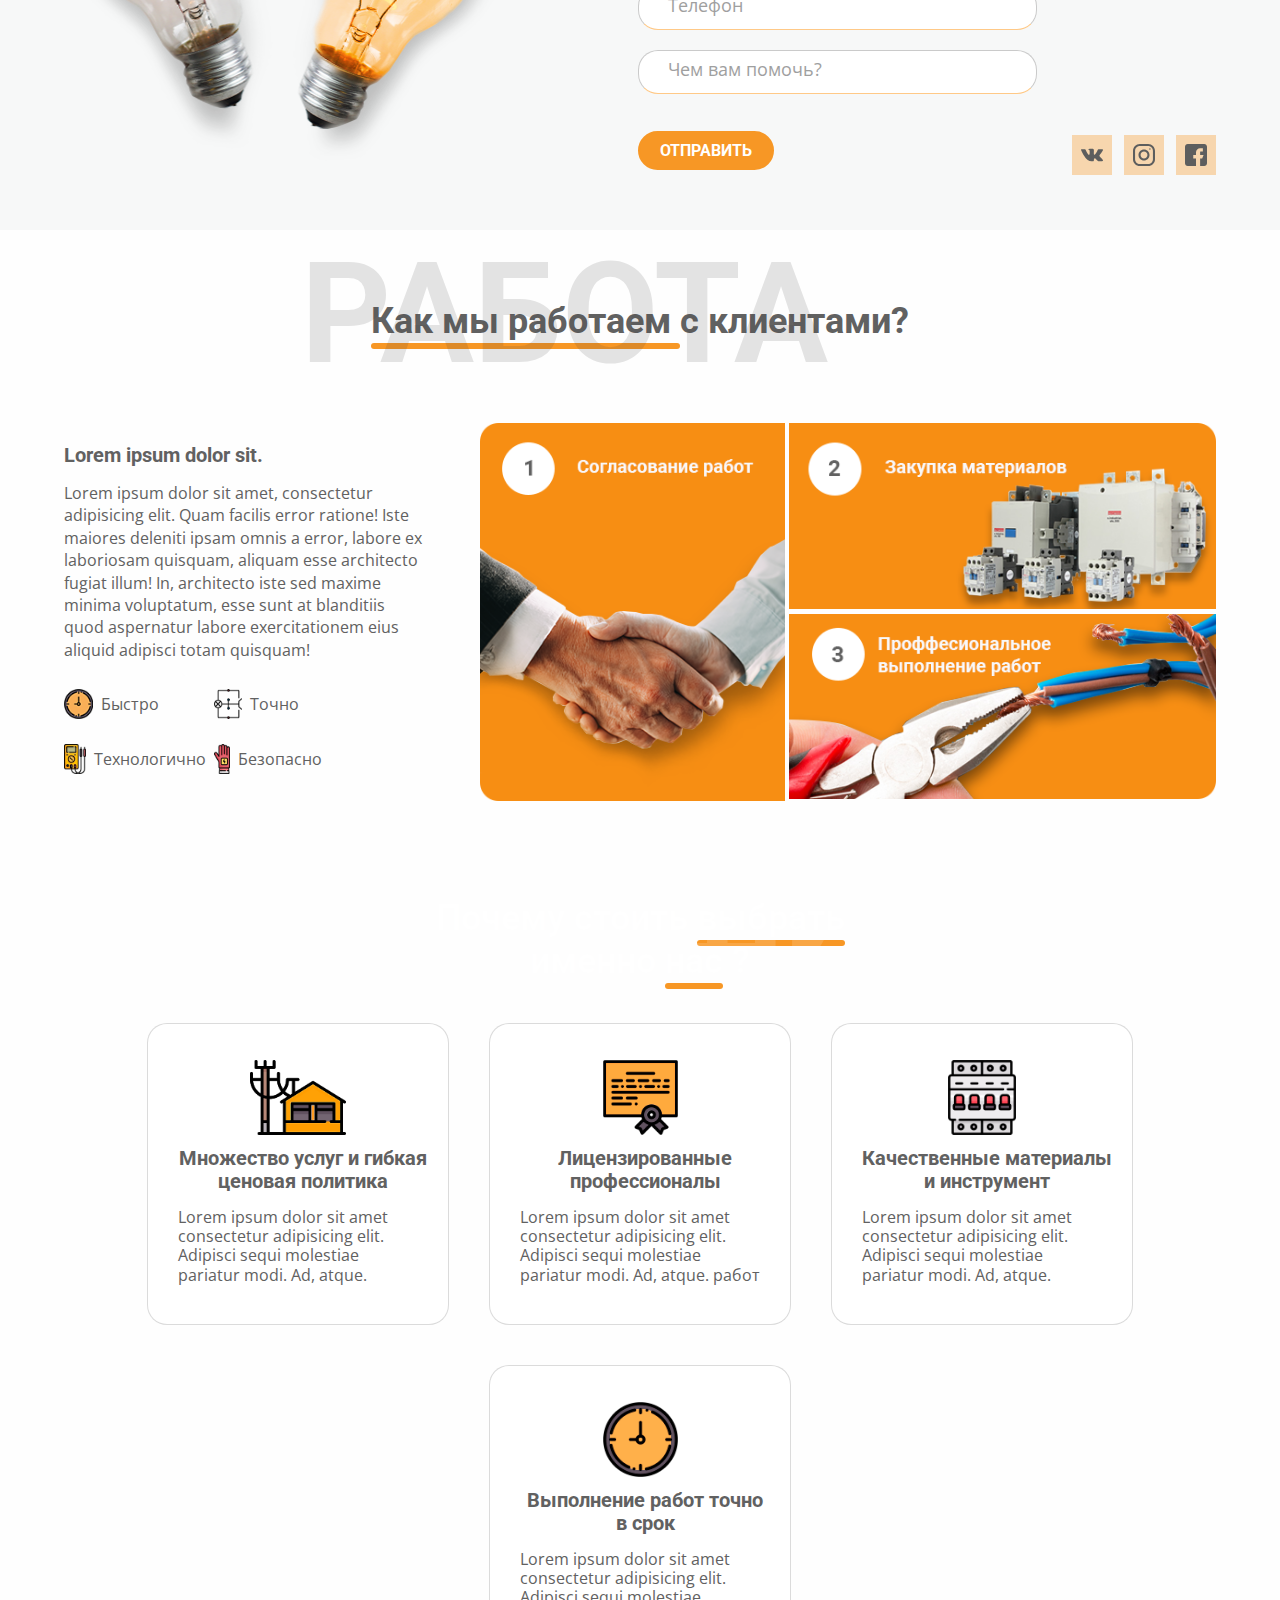
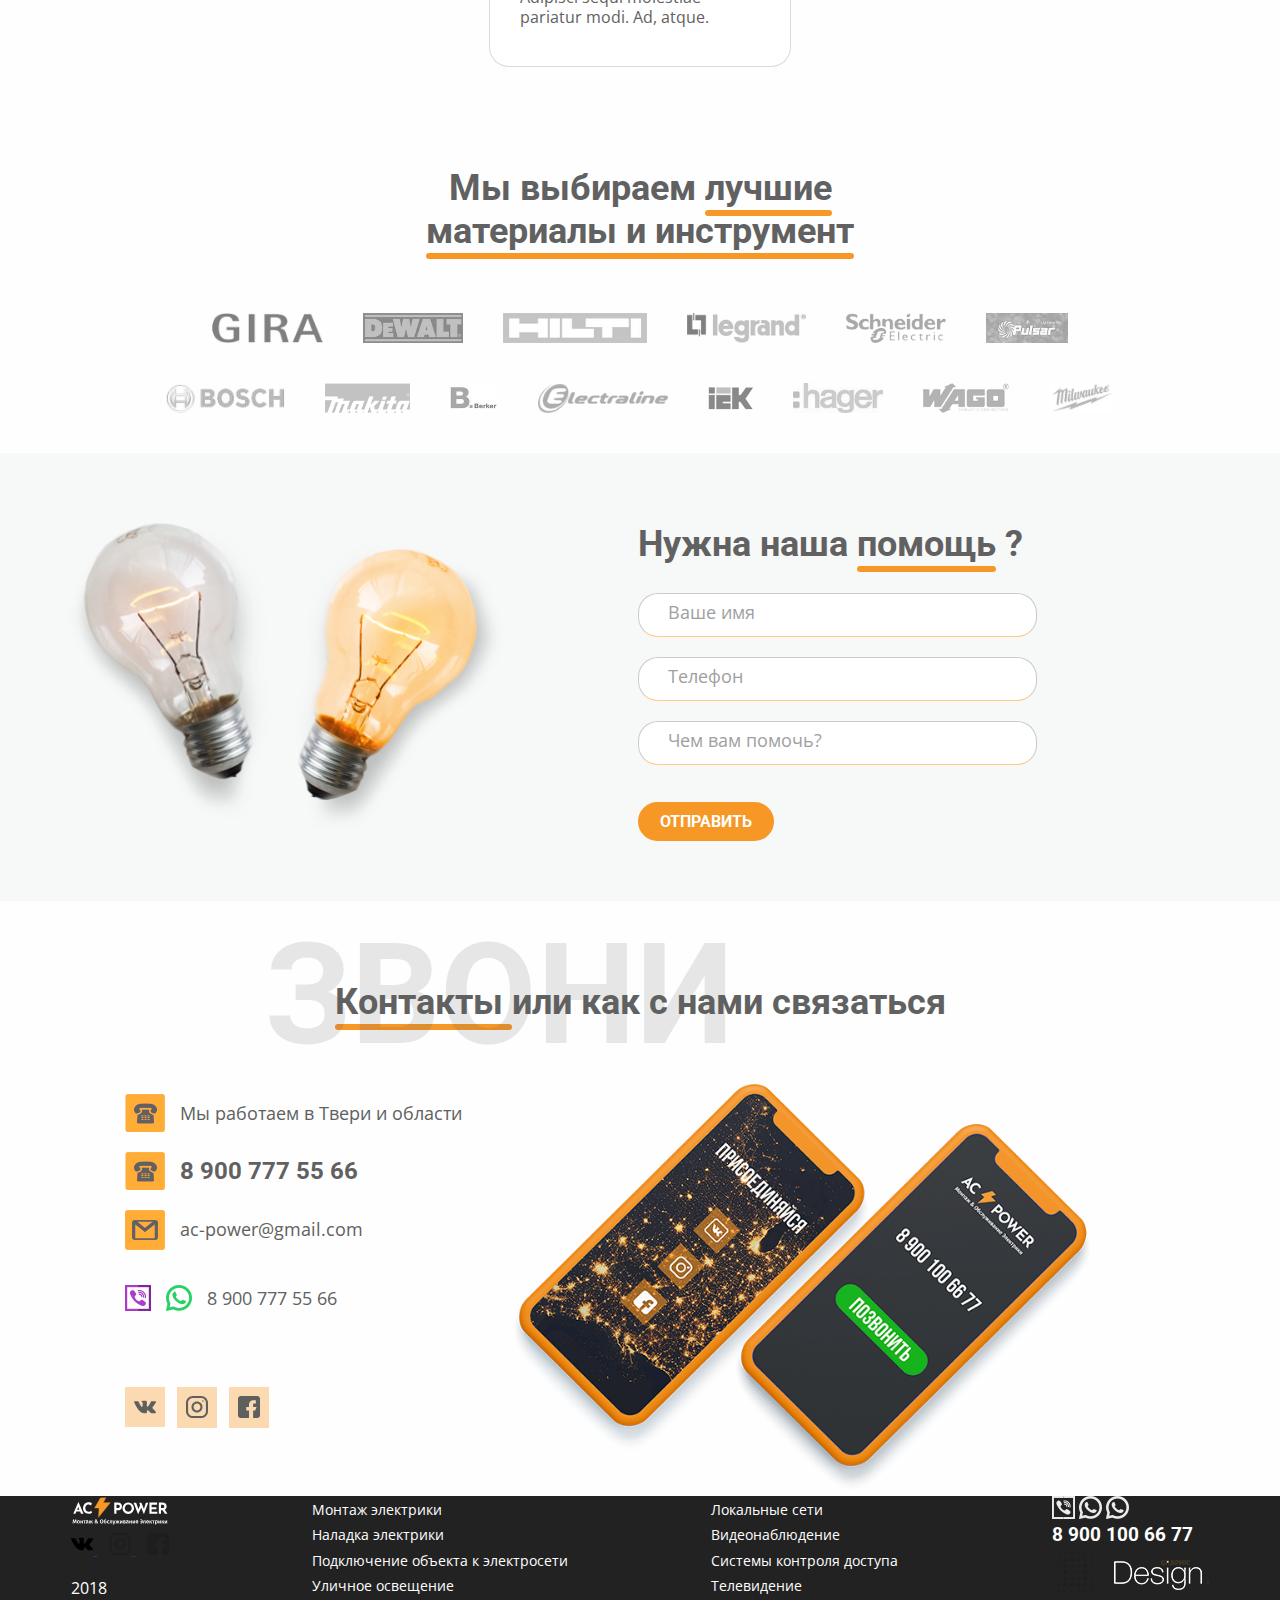
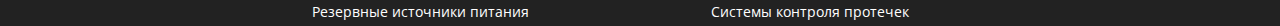
==== commit 829b2d49: "add footer" ====
--- a/index.html
+++ b/index.html
@@ -226,7 +226,7 @@
 						
 						</div>
 						<div class="service-text">
-							<h3 class="servise-tiitle">Монтаж лектрики</h3>
+							<h3 class="servise-tiitle">Монтаж электрики</h3>
 							<p class="servise-text-descr">Наружная (уличная) и внутродомовая 
 									прокладка электро - инфроструктуры. </p>
 							<a href="" class="servise-link">подробнее</a>
@@ -571,31 +571,137 @@
 		<section class="contacts">
 				<div class="row-center">
 				<h2 class="contacts-tiitle">
-					<span class="focus-text">Контакты </span>или как с ними связаться
+					<span class="focus-text">Контакты </span>или как с нами связаться
 				</h2>
 				<div class="contacts-container">
 					<div class="contacts-elemants">
+							<div class="contacts-elemant">
+									<img src="./img/phone.png" alt="" class="contacts-elemant-img">
+									<p class="contacts-elemant-text">Мы работаем в Твери и области
+									</P>
+								</div>
 						<div class="contacts-elemant">
 							<img src="./img/phone.png" alt="" class="contacts-elemant-img">
 							<h2 class="contacts-elemant-text">8 900 777 55 66</h2>
 						</div>
 						<div class="contacts-elemant">
 								<img src="./img/mail.png" alt="" class="contacts-elemant-img">
-								<h3 class="contacts-elemant-text">ac-power@gmail.com</h3>
+								<P class="contacts-elemant-text">ac-power@gmail.com</P>
 							</div>
 							<div class="contacts-elemant">
 									<img src="./img/viber.png" alt="" class="contacts-elemant-img-viber">
 									<img src="./img/whatsapp.png" alt="" class="contacts-elemant-img-whotsapp">
-									<h3 class="contacts-elemant-text">8 900 777 55 66</h3>
-								</div>
+									<P class="contacts-elemant-text">8 900 777 55 66</P>
+								</div>
+								<div class="contacts-elemant">
+								<div class="contacts-social">
+										<a href="" class="contact-social_vicon contact-v_social_icon_effect">
+												<svg class="social-bg contact-social_vicon_svg" xmlns="http://www.w3.org/2000/svg" xmlns:xlink="http://www.w3.org/1999/xlink" version="1.1" id="Capa_1" x="0px" y="0px" viewBox="0 0 511.962 511.962" style="enable-background:new 0 0 511.962 511.962;" xml:space="preserve">
+															<path d="M507.399,370.471c-1.376-2.304-9.888-20.8-50.848-58.816c-42.88-39.808-37.12-33.344,14.528-102.176    c31.456-41.92,44.032-67.52,40.096-78.464c-3.744-10.432-26.88-7.68-26.88-7.68l-76.928,0.448c0,0-5.696-0.768-9.952,1.76    c-4.128,2.496-6.784,8.256-6.784,8.256s-12.192,32.448-28.448,60.032c-34.272,58.208-48,61.28-53.6,57.664    c-13.024-8.416-9.76-33.856-9.76-51.904c0-56.416,8.544-79.936-16.672-86.016c-8.384-2.016-14.528-3.36-35.936-3.584    c-27.456-0.288-50.72,0.096-63.872,6.528c-8.768,4.288-15.52,13.856-11.392,14.4c5.088,0.672,16.608,3.104,22.72,11.424    c7.904,10.72,7.616,34.848,7.616,34.848s4.544,66.4-10.592,74.656c-10.4,5.664-24.64-5.888-55.2-58.72    c-15.648-27.04-27.488-56.96-27.488-56.96s-2.272-5.568-6.336-8.544c-4.928-3.616-11.84-4.768-11.84-4.768l-73.152,0.448    c0,0-10.976,0.32-15.008,5.088c-3.584,4.256-0.288,13.024-0.288,13.024s57.28,133.984,122.112,201.536    c59.488,61.92,127.008,57.856,127.008,57.856h30.592c0,0,9.248-1.024,13.952-6.112c4.352-4.672,4.192-13.44,4.192-13.44    s-0.608-41.056,18.464-47.104c18.784-5.952,42.912,39.68,68.48,57.248c19.328,13.28,34.016,10.368,34.016,10.368l68.384-0.96    C488.583,400.807,524.359,398.599,507.399,370.471z"/>
+													</svg>
+										</a>
+										<a href="" class="social-f-i-bg contact-social_iicon contact-social_icon_effect">
+											<svg class="contact-social_iicon_svg" xmlns="http://www.w3.org/2000/svg" xmlns:xlink="http://www.w3.org/1999/xlink" version="1.1" id="Capa_1" x="0px" y="0px" viewBox="0 0 512 512" style="enable-background:new 0 0 512 512;" xml:space="preserve">
+													<path d="M352,0H160C71.648,0,0,71.648,0,160v192c0,88.352,71.648,160,160,160h192c88.352,0,160-71.648,160-160V160    C512,71.648,440.352,0,352,0z M464,352c0,61.76-50.24,112-112,112H160c-61.76,0-112-50.24-112-112V160C48,98.24,98.24,48,160,48    h192c61.76,0,112,50.24,112,112V352z"/>
+													<path d="M256,128c-70.688,0-128,57.312-128,128s57.312,128,128,128s128-57.312,128-128S326.688,128,256,128z M256,336    c-44.096,0-80-35.904-80-80c0-44.128,35.904-80,80-80s80,35.872,80,80C336,300.096,300.096,336,256,336z"/>
+													<circle cx="393.6" cy="118.4" r="17.056"/>
+											</svg>
+										</a>
+										<a href="" class="social-f-i-bg contact-social_ficon contact-social_icon_effect">
+												<svg class="contact-social_ficon_svg" xmlns="http://www.w3.org/2000/svg" xmlns:xlink="http://www.w3.org/1999/xlink" version="1.1" id="Capa_1" x="0px" y="0px" viewBox="0 0 512 512" style="enable-background:new 0 0 512 512;" xml:space="preserve">
+													<path d="M448,0H64C28.704,0,0,28.704,0,64v384c0,35.296,28.704,64,64,64h192V336h-64v-80h64v-64c0-53.024,42.976-96,96-96h64v80    h-32c-17.664,0-32-1.664-32,16v64h80l-32,80h-48v176h96c35.296,0,64-28.704,64-64V64C512,28.704,483.296,0,448,0z"/>
+											</svg>
+										</a>
+									</div>
+									</div>
+							
 					</div>
 					<div class="contacts-img-container">
-						<img src="./img/co" alt="" class="contacts-img">
+						<img src="./img/call.png" alt="" class="contacts-img">
 					</div>
 				</div>
 				</div>
 				</section>
+
 	</main>
+	<footer class="footer">
+				<div class="footer-container">
+					<div class="footer-container-logo">
+						<div class="footer-container-logo-container">
+							<img src="./img/AC_power svg.svg" alt="" class="footer-container-logo-container-img">
+						</div>
+						<div class="footer-container-social">
+								<div class="footer-container-social-icons">
+										<a href="" class="contact-v_social_icon_effect">
+												<svg class="contact-social_vicon_svg" xmlns="http://www.w3.org/2000/svg" xmlns:xlink="http://www.w3.org/1999/xlink" version="1.1" id="Capa_1" x="0px" y="0px" viewBox="0 0 511.962 511.962" style="enable-background:new 0 0 511.962 511.962;" xml:space="preserve">
+															<path d="M507.399,370.471c-1.376-2.304-9.888-20.8-50.848-58.816c-42.88-39.808-37.12-33.344,14.528-102.176    c31.456-41.92,44.032-67.52,40.096-78.464c-3.744-10.432-26.88-7.68-26.88-7.68l-76.928,0.448c0,0-5.696-0.768-9.952,1.76    c-4.128,2.496-6.784,8.256-6.784,8.256s-12.192,32.448-28.448,60.032c-34.272,58.208-48,61.28-53.6,57.664    c-13.024-8.416-9.76-33.856-9.76-51.904c0-56.416,8.544-79.936-16.672-86.016c-8.384-2.016-14.528-3.36-35.936-3.584    c-27.456-0.288-50.72,0.096-63.872,6.528c-8.768,4.288-15.52,13.856-11.392,14.4c5.088,0.672,16.608,3.104,22.72,11.424    c7.904,10.72,7.616,34.848,7.616,34.848s4.544,66.4-10.592,74.656c-10.4,5.664-24.64-5.888-55.2-58.72    c-15.648-27.04-27.488-56.96-27.488-56.96s-2.272-5.568-6.336-8.544c-4.928-3.616-11.84-4.768-11.84-4.768l-73.152,0.448    c0,0-10.976,0.32-15.008,5.088c-3.584,4.256-0.288,13.024-0.288,13.024s57.28,133.984,122.112,201.536    c59.488,61.92,127.008,57.856,127.008,57.856h30.592c0,0,9.248-1.024,13.952-6.112c4.352-4.672,4.192-13.44,4.192-13.44    s-0.608-41.056,18.464-47.104c18.784-5.952,42.912,39.68,68.48,57.248c19.328,13.28,34.016,10.368,34.016,10.368l68.384-0.96    C488.583,400.807,524.359,398.599,507.399,370.471z"/>
+													</svg>
+										</a>
+										<a href="" class="contact-social_iicon contact-social_icon_effect">
+											<svg class="contact-social_iicon_svg" xmlns="http://www.w3.org/2000/svg" xmlns:xlink="http://www.w3.org/1999/xlink" version="1.1" id="Capa_1" x="0px" y="0px" viewBox="0 0 512 512" style="enable-background:new 0 0 512 512;" xml:space="preserve">
+													<path d="M352,0H160C71.648,0,0,71.648,0,160v192c0,88.352,71.648,160,160,160h192c88.352,0,160-71.648,160-160V160    C512,71.648,440.352,0,352,0z M464,352c0,61.76-50.24,112-112,112H160c-61.76,0-112-50.24-112-112V160C48,98.24,98.24,48,160,48    h192c61.76,0,112,50.24,112,112V352z"/>
+													<path d="M256,128c-70.688,0-128,57.312-128,128s57.312,128,128,128s128-57.312,128-128S326.688,128,256,128z M256,336    c-44.096,0-80-35.904-80-80c0-44.128,35.904-80,80-80s80,35.872,80,80C336,300.096,300.096,336,256,336z"/>
+													<circle cx="393.6" cy="118.4" r="17.056"/>
+											</svg>
+										</a>
+										<a href="" class="contact-social_ficon contact-social_icon_effect">
+												<svg class="contact-social_ficon_svg" xmlns="http://www.w3.org/2000/svg" xmlns:xlink="http://www.w3.org/1999/xlink" version="1.1" id="Capa_1" x="0px" y="0px" viewBox="0 0 512 512" style="enable-background:new 0 0 512 512;" xml:space="preserve">
+													<path d="M448,0H64C28.704,0,0,28.704,0,64v384c0,35.296,28.704,64,64,64h192V336h-64v-80h64v-64c0-53.024,42.976-96,96-96h64v80    h-32c-17.664,0-32-1.664-32,16v64h80l-32,80h-48v176h96c35.296,0,64-28.704,64-64V64C512,28.704,483.296,0,448,0z"/>
+											</svg>
+										</a>
+									</div>
+						</div>
+						<p class="footer-container-logo-text">2018</p>
+					</div>
+					<div class="footer-container-descr-col-left">
+						<a href="" class="footer-container-descr-col-link">
+							<p class="footer-container-descr-col-text">Монтаж электрики</p>
+						</a>
+						<a href="" class="footer-container-descr-col-link">
+							<p class="footer-container-descr-col-text">Наладка электрики</p>
+						</a>
+						<a href="" class="footer-container-descr-col-link">
+							<p class="footer-container-descr-col-text">Подключение объекта к электросети</p>
+						</a>
+						<a href="" class="footer-container-descr-col-link">
+							<p class="footer-container-descr-col-text">Уличное освещение</p>
+						</a>
+						<a href="" class="footer-container-descr-col-link">
+							<p class="footer-container-descr-col-text">Резервные источники питания</p>
+						</a>
+					</div>
+					<div class="footer-container-descr-col-right">
+							<a href="" class="footer-container-descr-col-link">
+									<p class="footer-container-descr-col-text">Локальные сети</p>
+								</a>
+								<a href="" class="footer-container-descr-col-link">
+									<p class="footer-container-descr-col-text">Видеонаблюдение</p>
+								</a>
+								<a href="" class="footer-container-descr-col-link">
+									<p class="footer-container-descr-col-text">Системы контроля доступа</p>
+								</a>
+								<a href="" class="footer-container-descr-col-link">
+									<p class="footer-container-descr-col-text">Телевидение</p>
+								</a>
+								<a href="" class="footer-container-descr-col-link">
+									<p class="footer-container-descr-col-text">Системы контроля протечек</p>
+								</a>
+					</div>
+					<div class="footer-container-contacts">
+						<div class="footer-container-contacts-number">
+							<div class="footer-container-contacts-number-container">
+							<img src="./img/viber-footer.png" alt="" class="footer-container-contacts-number-icon">
+							<img src="./img/whatsapp-footer.png" alt="" class="footer-container-contacts-number-icon">
+							<img src="./img/whatsapp-footer.png" alt="" class="footer-container-contacts-number-icon">
+							<h3 class="footer-container-contacts-number-text">8 900 100 66 77</h3>
+						</div>
+						<div class="creater-logo">
+							<img src="./img/creater-logo.png" alt="" class="creator-img">
+						</div>
+						</div>
+					</div>
+				</div>
+	</footer>
 
 	<script src="./js/main.js"></script>
 </body>
--- a/css/main.css
+++ b/css/main.css
@@ -958,6 +958,108 @@
 	height: 30px;
 	margin: 20px 20px 20px 20px;
 }
+
+.contacts{
+	display: flex;
+	flex-direction: column;
+	justify-content: center;
+	align-items: center;
+	max-width: 100vw;
+}
+.contacts-tiitle{
+	margin-top: 80px;
+	position: relative;
+	font-size: 36px;
+	color: rgb(97, 97, 97);
+	font-weight: bold;
+	line-height: 1.2;
+	text-align: center;
+
+}
+.contacts-tiitle:after {
+	font-family: 'Roboto', sans-serif;
+	font-weight: 700;
+	content: 'звони';
+	text-transform: uppercase;
+	font-size: 140px;
+	color: rgba(97, 97, 97, 0.149);
+	font-weight: bold;
+	line-height: 1.2;
+	text-align: center;
+	position: absolute;
+	top: -0.5em;
+	left: -0.5em;
+}
+.contacts-container{
+	width: 100%;
+	flex: 3 3 350px;
+	margin-top: 60px;
+	display:flex;
+	flex-wrap: wrap;
+	align-items: flex-start;
+	position: relative;
+
+}
+.contacts-img-container{
+	flex:2 2 550px;
+	margin-left: 5%;
+}
+.contacts-elemants{
+	display: flex;
+	flex-direction: column;
+}
+.contacts-elemant{
+	display: flex;
+	align-items: center;
+	margin-bottom: 10px;
+
+}
+.contacts-img{
+	width:90%;
+}
+.contacts-elemant-img,.contacts-elemant-img-whotsapp,.contacts-elemant-img-viber{
+	margin-right: 15px;
+}
+.contacts-social{
+	margin-top:50px;
+	align-self: flex-end;
+	display: flex;
+    align-items: flex-start;
+}
+.contacts-elemant P{
+	font-size: 18px;
+}
+.footer{
+	display: flex;
+	flex-direction: column;
+	justify-content: center;
+	align-items: center;
+	max-width: 100vw;
+	background-color: #222;
+	color:#FFFFFF;
+}
+.footer-container-descr-col-link{
+	text-decoration: none;
+	color: #FFFFFF;
+	font-size: 14px;
+	margin: 0;
+}
+.footer-container-descr-col-text{
+	margin-top: 3px;
+	margin-bottom: 3px;
+}
+.footer-container{
+	width: 100%;
+	display: flex;
+	justify-content: space-around;
+	flex-wrap: wrap;
+}
+.footer-container-logo{
+	justify-self: flex-start;
+}
+
+
+
 .up-button {
 	position: fixed;
 	right: 10px;
@@ -1107,6 +1209,16 @@
 	color:#f79725;
 }
 @media (max-width: 1015px){
+
+	.contacts-container{
+		width: 90%;
+	}
+	.contacts-img-container{
+		margin-left: 0;
+	}
+	.contacts-social{
+		margin-top: 0;
+	}
 	.work-img-container{
 		margin-top: 20px;
 		margin-left: 0;
@@ -1236,6 +1348,21 @@
 
 
 @media (max-width: 768px){
+	.contacts-img-container{
+		transform: translateX(-40%);
+	}
+	.contacts-img{
+		width: 120%;
+		height: 120%;
+	}
+	.service-card{
+		margin-left: 4px;
+		margin-right: 4px;
+	}
+	.contacts .contact-social_iicon{
+		margin-left: 10px;
+		margin-right: 10px;
+	}
 	.bads-icon{
 		height: 50px;
 	}
@@ -1270,19 +1397,26 @@
 		margin-top: 5px;
 		font-size: 14px;
 	}
-	.bads-tiitle,.brands-tiitle{
-		font-size: 24px;
-	}
-	.bads-tiitle:after{
-		font-size: 80px;
-	}
-.work-tittle{
-	margin-left: 10%;
-	font-size: 24px;
+	.about-section-text-tiitle:after, .services-tittle:after,.contacts-tiitle:after,.work-tittle:after,.bads-tiitle:after{
+		font-size: 100px;
+		left:-2rem;
+	}
+	.about-section-text-tiitle, .services-tittle,.bads-tiitle,.brands-tiitle,.contacts-tiitle,.work-tittle{
+		font-size: 32px;
+	}
+	.work-tittle{
+	margin-left: 5%;
 	margin-bottom: 35px;
 }
-.work-tittle:after{
-	font-size: 80px;
+.contacts-container{
+	margin-top: 20px;
+}
+.services-tittle{
+	margin-top: 20px;
+}
+.contacts-tiitle{
+	margin-left: 5%;
+	text-align: left;
 }
 	.mouse-scroll{
 		display: none;
@@ -1319,16 +1453,36 @@
 	.services{
 		margin-top:30px;
 	}
-.about-section-text-tiitle, .services-tittle{
-	font-size: 24px;
-}
-.about-section-text-tiitle:after, .services-tittle:after{
-	font-size:80px;
-}
+
 }
 @media (max-width:576px){
-	.bads-tiitle:after{
-		letter-spacing: -4pt;
+	.contacts-img-container{
+		transform: translateX(-60%);
+	}
+	.contacts-img{
+		width: 160%;
+		height: 160%;
+	}
+	.contacts-container p{
+		font-size: 16px;
+	}
+	.work{
+		margin-top: 30px;
+	}
+	.about-section-text-tiitle:after, .services-tittle:after,.contacts-tiitle:after,.work-tittle:after,.bads-tiitle:after{
+		font-size: 60px;
+		left:0rem;
+	}
+	.about-section-text-tiitle, .services-tittle,.bads-tiitle,.brands-tiitle,.contacts-tiitle,.work-tittle{
+		font-size: 24px;
+		text-align: left;
+	}
+	.brands-tiitle{
+		margin-left: 5%;
+	}
+	.services-tittle{
+		margin-left: 5%;
+		margin-bottom: 30px;
 	}
 	.work-container{
 		margin-left:0;
@@ -1361,8 +1515,6 @@
 	}
 	.servise-text-descr{
 display: none;
-
-
 	}
 	.service-text{
 		margin-top:0;
@@ -1399,6 +1551,7 @@
 	}
 	.about-section-text-tiitle:after, .services-tittle:after{
 		font-size:60px;
+		left:0;
 	}
 	.form-label{
 		font-size: 14px;
@@ -1462,10 +1615,7 @@
 .about-section{
 	margin-bottom: 30px;
 }
-.services-tittle{
-	margin-left: 30px;
-	margin-bottom: 30px;
-}
+
 
 .social-bg {
 	padding: 9px;
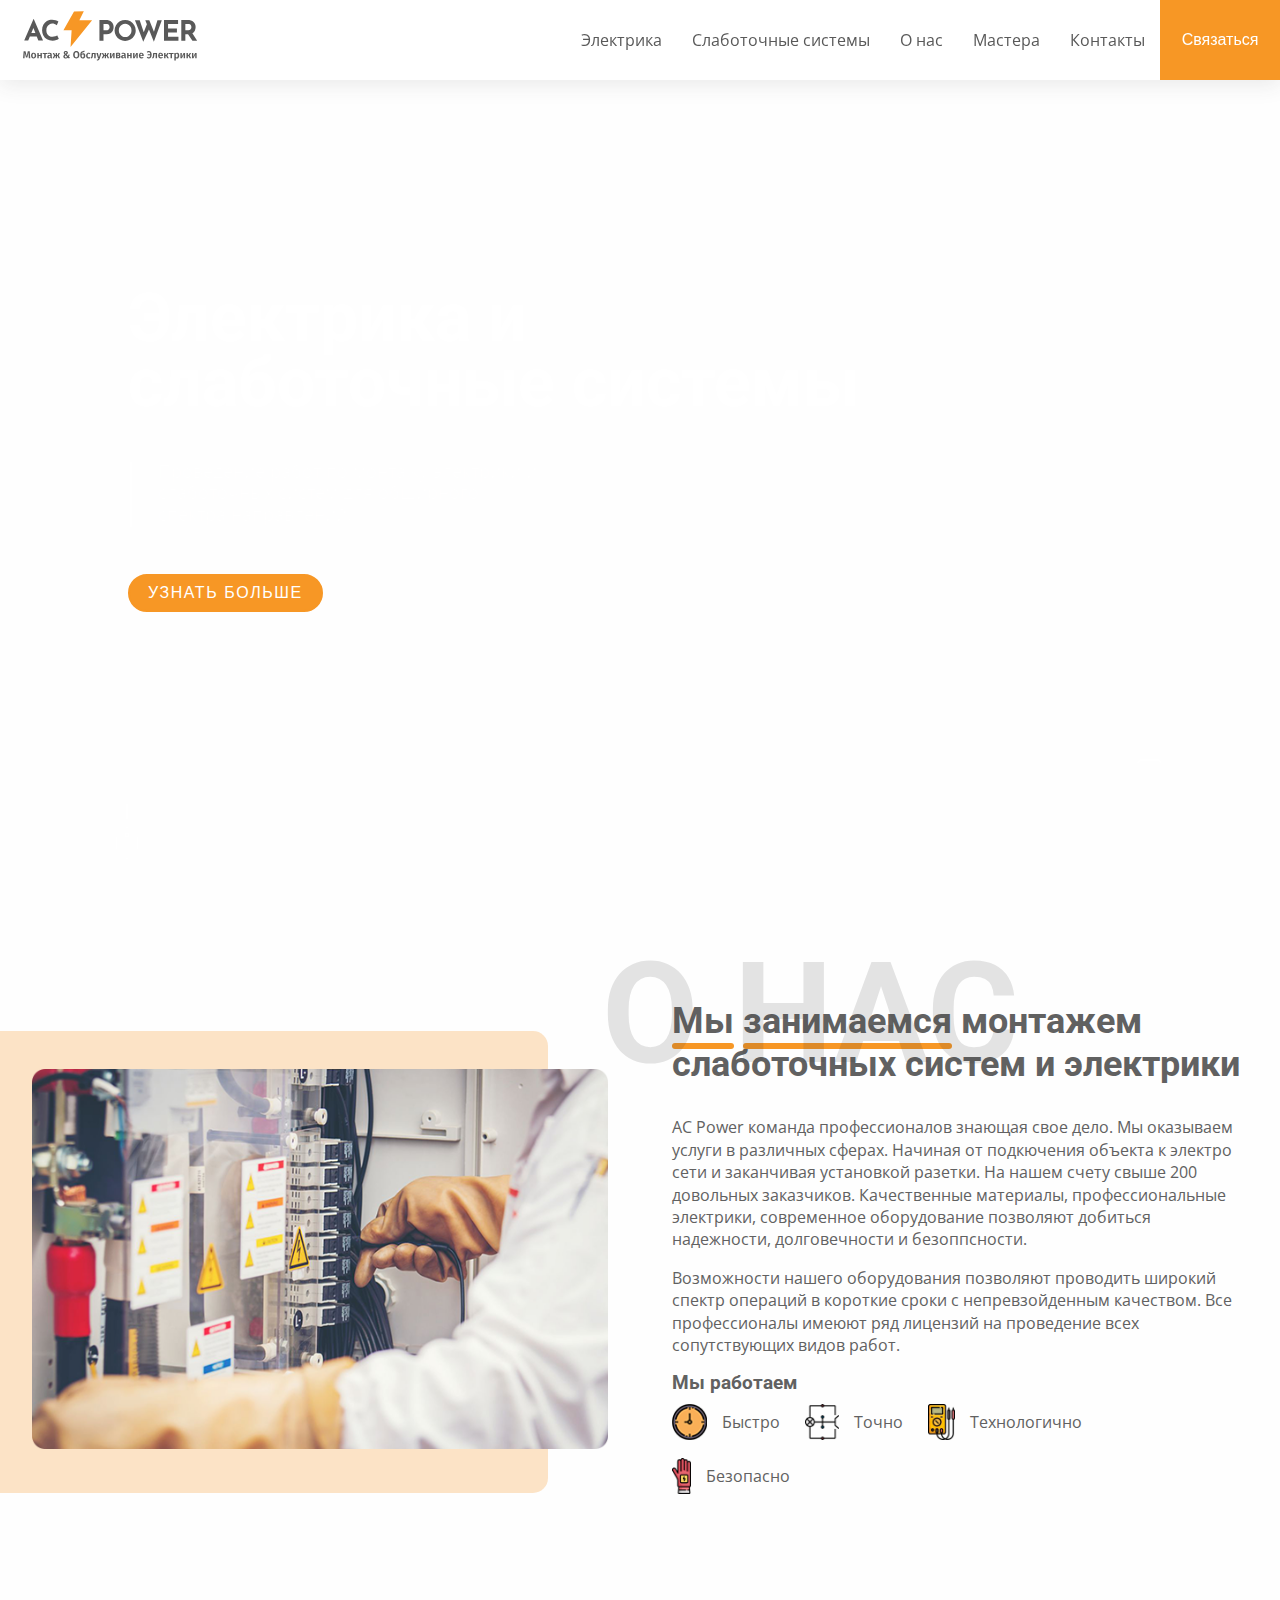
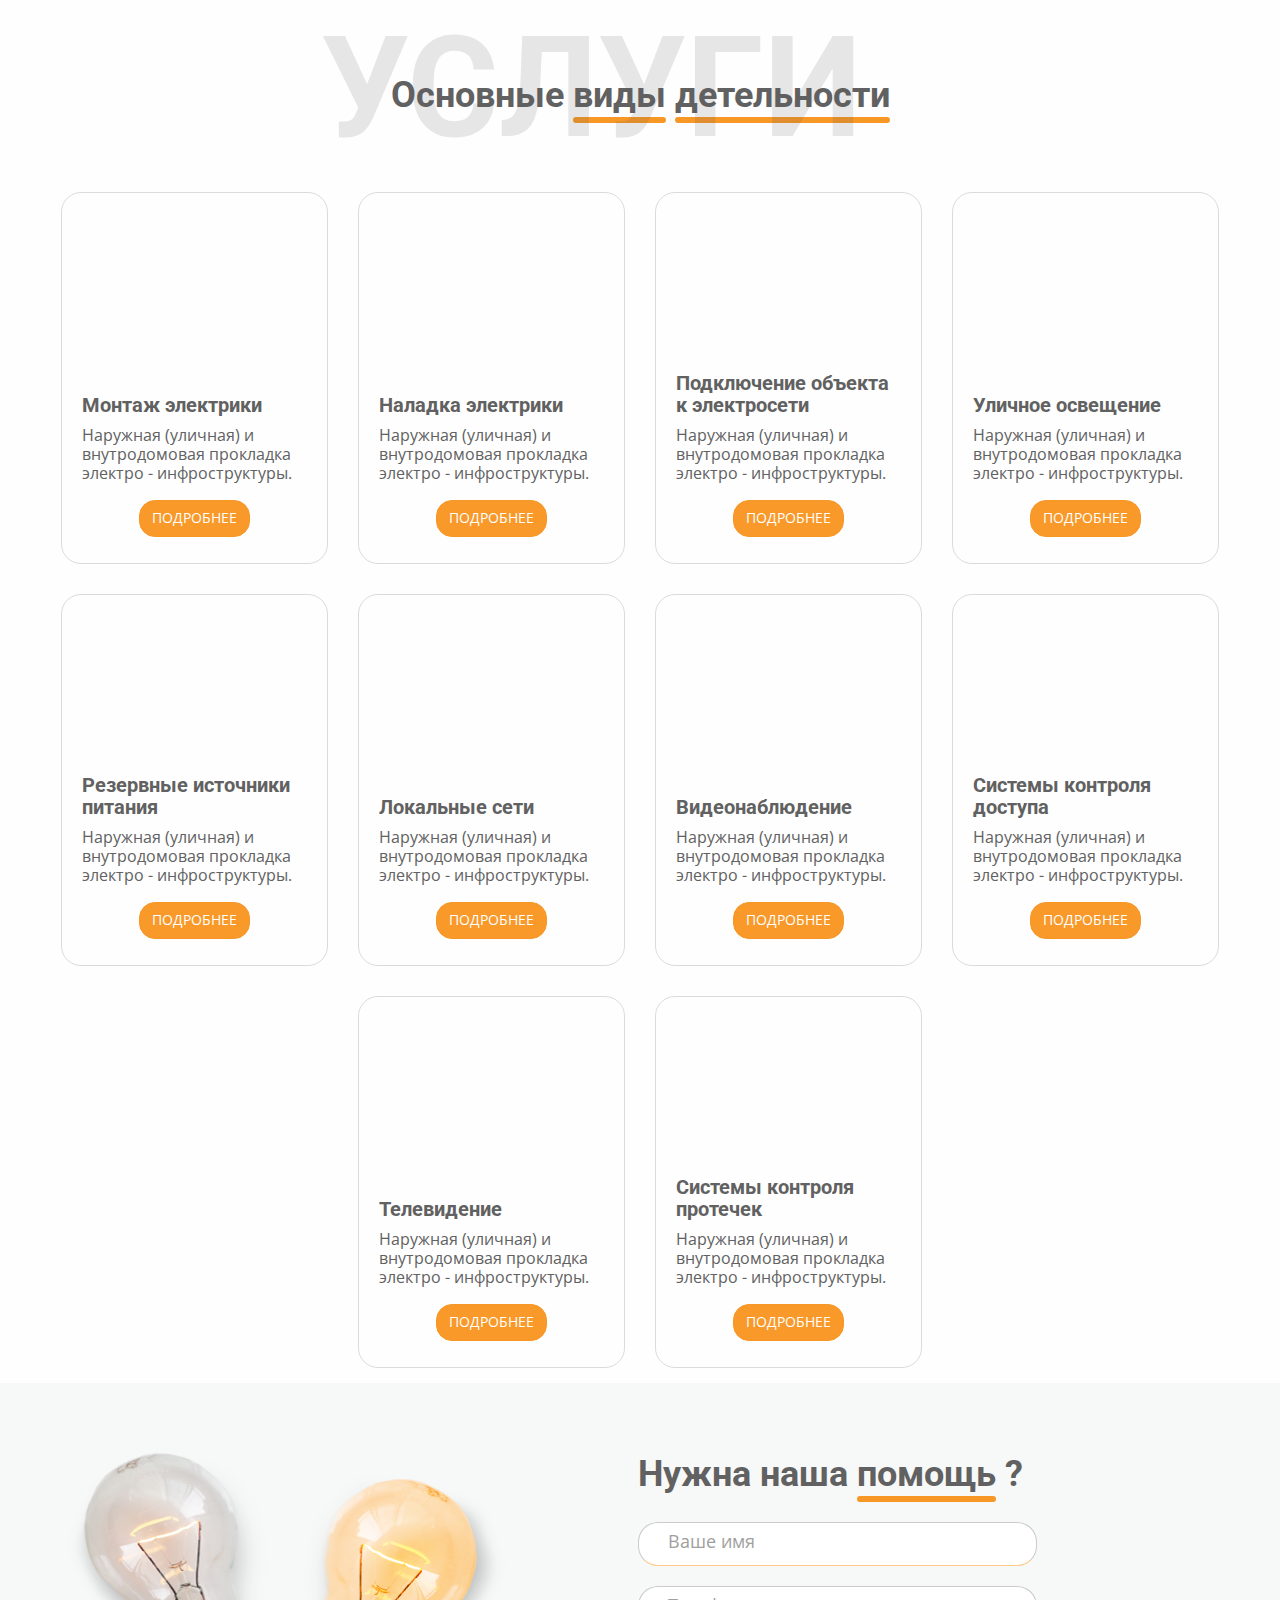
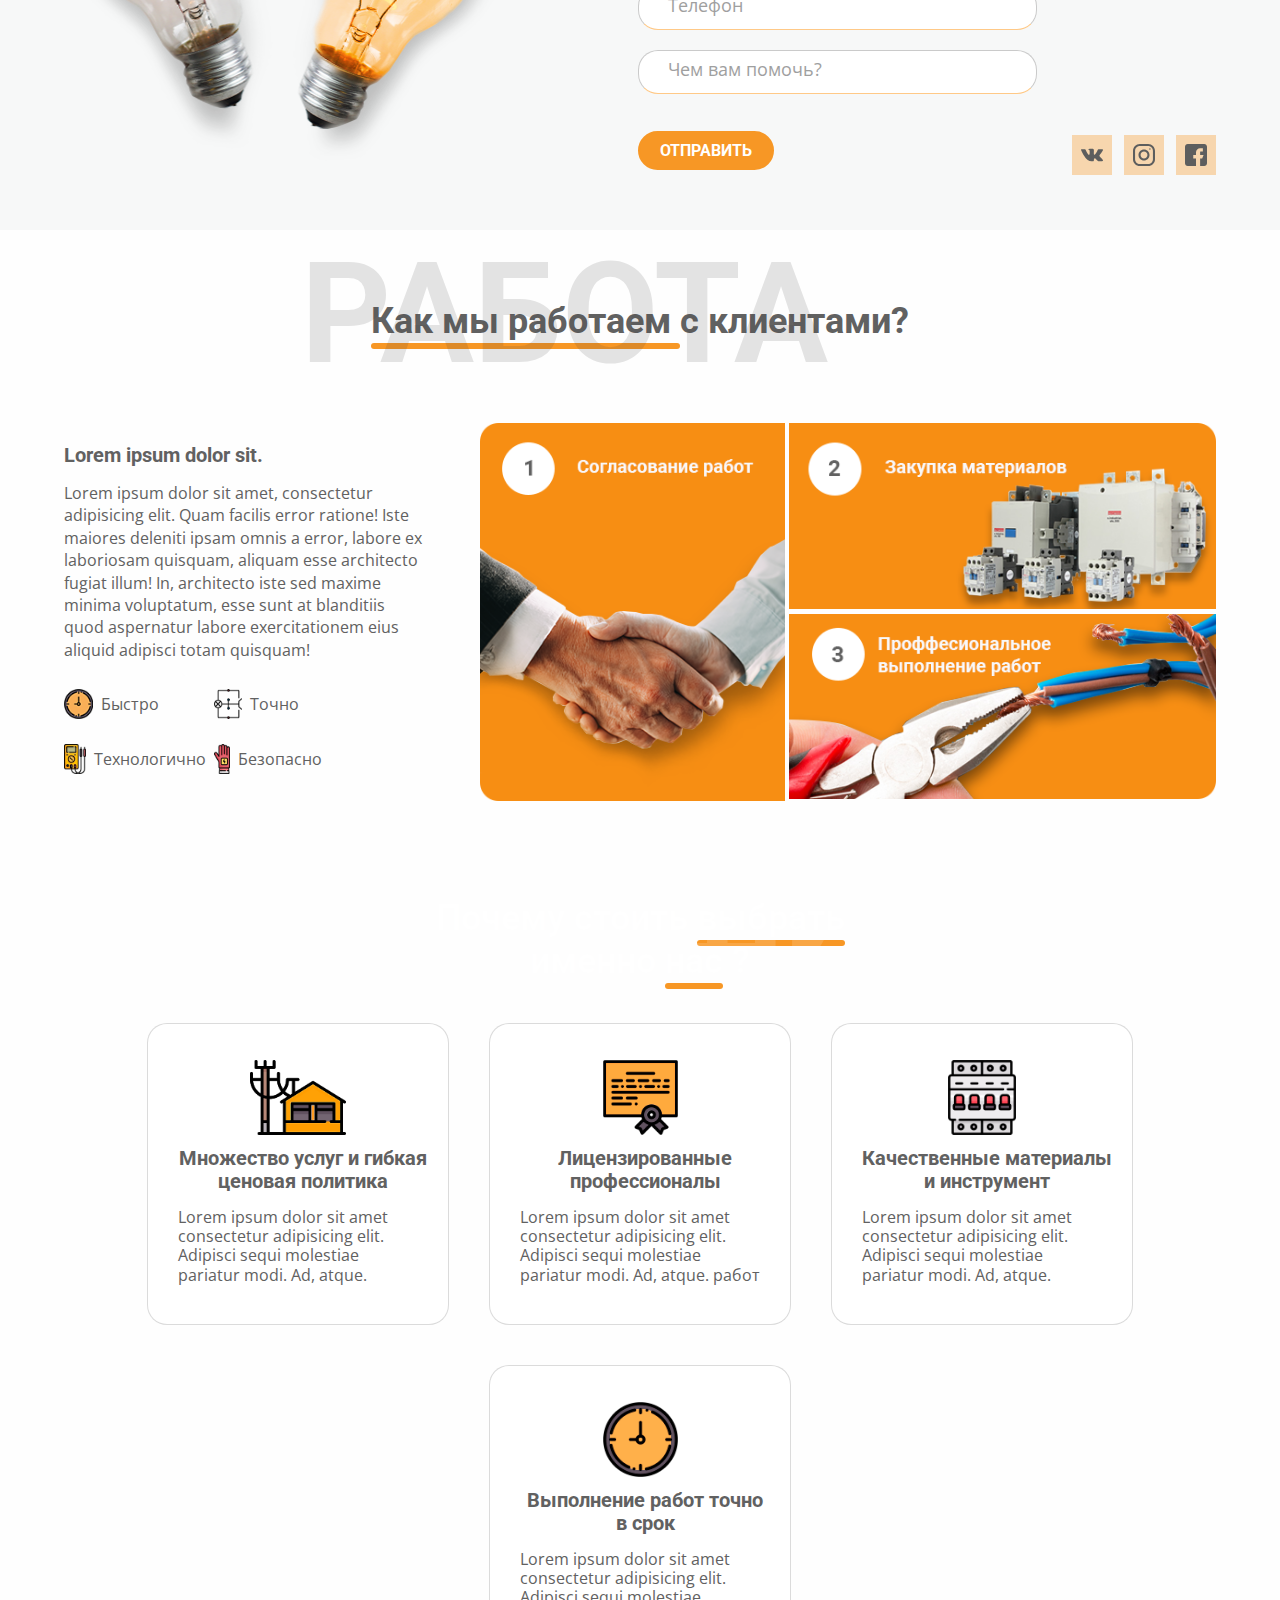
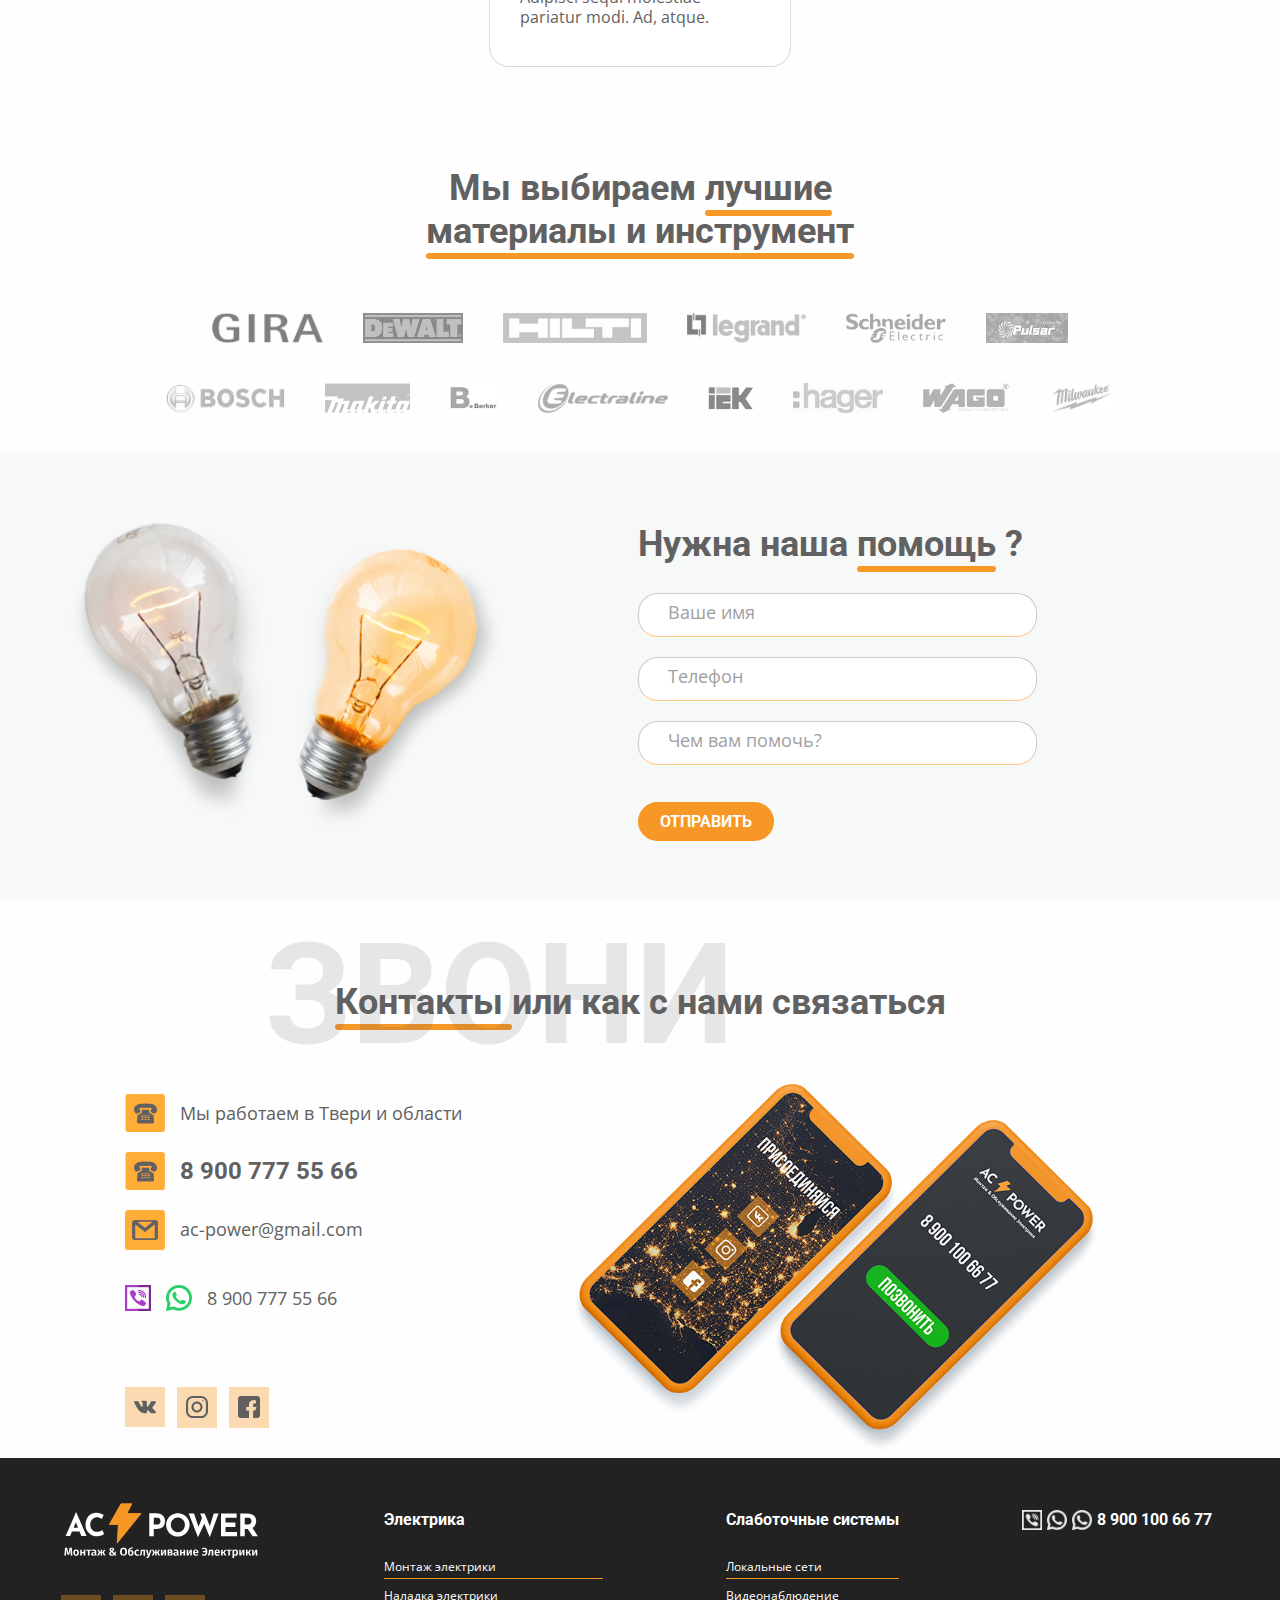
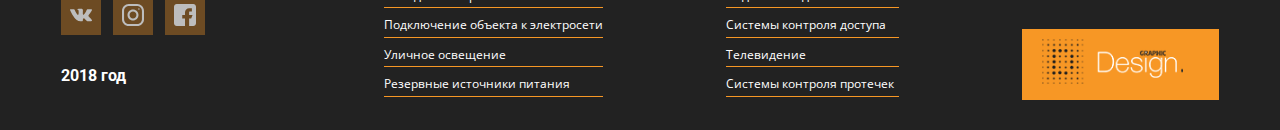
==== commit 2faa5437: "add adaptive footer" ====
--- a/index.html
+++ b/index.html
@@ -632,72 +632,72 @@
 						</div>
 						<div class="footer-container-social">
 								<div class="footer-container-social-icons">
-										<a href="" class="contact-v_social_icon_effect">
-												<svg class="contact-social_vicon_svg" xmlns="http://www.w3.org/2000/svg" xmlns:xlink="http://www.w3.org/1999/xlink" version="1.1" id="Capa_1" x="0px" y="0px" viewBox="0 0 511.962 511.962" style="enable-background:new 0 0 511.962 511.962;" xml:space="preserve">
+										<a href="" class="contact-social_vicon contact-v_social_icon_effect">
+												<svg class="social-bg contact-social_vicon_svg" xmlns="http://www.w3.org/2000/svg" xmlns:xlink="http://www.w3.org/1999/xlink" version="1.1" id="Capa_1" x="0px" y="0px" viewBox="0 0 511.962 511.962" style="enable-background:new 0 0 511.962 511.962;" xml:space="preserve">
 															<path d="M507.399,370.471c-1.376-2.304-9.888-20.8-50.848-58.816c-42.88-39.808-37.12-33.344,14.528-102.176    c31.456-41.92,44.032-67.52,40.096-78.464c-3.744-10.432-26.88-7.68-26.88-7.68l-76.928,0.448c0,0-5.696-0.768-9.952,1.76    c-4.128,2.496-6.784,8.256-6.784,8.256s-12.192,32.448-28.448,60.032c-34.272,58.208-48,61.28-53.6,57.664    c-13.024-8.416-9.76-33.856-9.76-51.904c0-56.416,8.544-79.936-16.672-86.016c-8.384-2.016-14.528-3.36-35.936-3.584    c-27.456-0.288-50.72,0.096-63.872,6.528c-8.768,4.288-15.52,13.856-11.392,14.4c5.088,0.672,16.608,3.104,22.72,11.424    c7.904,10.72,7.616,34.848,7.616,34.848s4.544,66.4-10.592,74.656c-10.4,5.664-24.64-5.888-55.2-58.72    c-15.648-27.04-27.488-56.96-27.488-56.96s-2.272-5.568-6.336-8.544c-4.928-3.616-11.84-4.768-11.84-4.768l-73.152,0.448    c0,0-10.976,0.32-15.008,5.088c-3.584,4.256-0.288,13.024-0.288,13.024s57.28,133.984,122.112,201.536    c59.488,61.92,127.008,57.856,127.008,57.856h30.592c0,0,9.248-1.024,13.952-6.112c4.352-4.672,4.192-13.44,4.192-13.44    s-0.608-41.056,18.464-47.104c18.784-5.952,42.912,39.68,68.48,57.248c19.328,13.28,34.016,10.368,34.016,10.368l68.384-0.96    C488.583,400.807,524.359,398.599,507.399,370.471z"/>
 													</svg>
 										</a>
-										<a href="" class="contact-social_iicon contact-social_icon_effect">
+										<a href="" class="social-f-i-bg contact-social_iicon contact-social_icon_effect">
 											<svg class="contact-social_iicon_svg" xmlns="http://www.w3.org/2000/svg" xmlns:xlink="http://www.w3.org/1999/xlink" version="1.1" id="Capa_1" x="0px" y="0px" viewBox="0 0 512 512" style="enable-background:new 0 0 512 512;" xml:space="preserve">
 													<path d="M352,0H160C71.648,0,0,71.648,0,160v192c0,88.352,71.648,160,160,160h192c88.352,0,160-71.648,160-160V160    C512,71.648,440.352,0,352,0z M464,352c0,61.76-50.24,112-112,112H160c-61.76,0-112-50.24-112-112V160C48,98.24,98.24,48,160,48    h192c61.76,0,112,50.24,112,112V352z"/>
 													<path d="M256,128c-70.688,0-128,57.312-128,128s57.312,128,128,128s128-57.312,128-128S326.688,128,256,128z M256,336    c-44.096,0-80-35.904-80-80c0-44.128,35.904-80,80-80s80,35.872,80,80C336,300.096,300.096,336,256,336z"/>
 													<circle cx="393.6" cy="118.4" r="17.056"/>
 											</svg>
 										</a>
-										<a href="" class="contact-social_ficon contact-social_icon_effect">
+										<a href="" class="social-f-i-bg contact-social_ficon contact-social_icon_effect">
 												<svg class="contact-social_ficon_svg" xmlns="http://www.w3.org/2000/svg" xmlns:xlink="http://www.w3.org/1999/xlink" version="1.1" id="Capa_1" x="0px" y="0px" viewBox="0 0 512 512" style="enable-background:new 0 0 512 512;" xml:space="preserve">
 													<path d="M448,0H64C28.704,0,0,28.704,0,64v384c0,35.296,28.704,64,64,64h192V336h-64v-80h64v-64c0-53.024,42.976-96,96-96h64v80    h-32c-17.664,0-32-1.664-32,16v64h80l-32,80h-48v176h96c35.296,0,64-28.704,64-64V64C512,28.704,483.296,0,448,0z"/>
 											</svg>
 										</a>
 									</div>
 						</div>
-						<p class="footer-container-logo-text">2018</p>
+						<h4 class="footer-container-logo-text">2018 год</h4>
 					</div>
 					<div class="footer-container-descr-col-left">
-						<a href="" class="footer-container-descr-col-link">
+						<h4 class="footer-container-descr-tiitle">Электрика</h4>
+						<a href="" class="footer-container-descr-col-link-left">
 							<p class="footer-container-descr-col-text">Монтаж электрики</p>
 						</a>
-						<a href="" class="footer-container-descr-col-link">
+						<a href="" class="footer-container-descr-col-link-left">
 							<p class="footer-container-descr-col-text">Наладка электрики</p>
 						</a>
-						<a href="" class="footer-container-descr-col-link">
+						<a href="" class="footer-container-descr-col-link-left">
 							<p class="footer-container-descr-col-text">Подключение объекта к электросети</p>
 						</a>
-						<a href="" class="footer-container-descr-col-link">
+						<a href="" class="footer-container-descr-col-link-left">
 							<p class="footer-container-descr-col-text">Уличное освещение</p>
 						</a>
-						<a href="" class="footer-container-descr-col-link">
+						<a href="" class="footer-container-descr-col-link-left">
 							<p class="footer-container-descr-col-text">Резервные источники питания</p>
 						</a>
 					</div>
 					<div class="footer-container-descr-col-right">
-							<a href="" class="footer-container-descr-col-link">
+							<h4 class="footer-container-descr-tiitle">Слаботочные системы</h4>
+							<a href="" class="footer-container-descr-col-link-right">
 									<p class="footer-container-descr-col-text">Локальные сети</p>
 								</a>
-								<a href="" class="footer-container-descr-col-link">
+								<a href="" class="footer-container-descr-col-link-right">
 									<p class="footer-container-descr-col-text">Видеонаблюдение</p>
 								</a>
-								<a href="" class="footer-container-descr-col-link">
+								<a href="" class="footer-container-descr-col-link-right">
 									<p class="footer-container-descr-col-text">Системы контроля доступа</p>
 								</a>
-								<a href="" class="footer-container-descr-col-link">
+								<a href="" class="footer-container-descr-col-link-right">
 									<p class="footer-container-descr-col-text">Телевидение</p>
 								</a>
-								<a href="" class="footer-container-descr-col-link">
+								<a href="" class="footer-container-descr-col-link-right">
 									<p class="footer-container-descr-col-text">Системы контроля протечек</p>
 								</a>
 					</div>
 					<div class="footer-container-contacts">
-						<div class="footer-container-contacts-number">
 							<div class="footer-container-contacts-number-container">
 							<img src="./img/viber-footer.png" alt="" class="footer-container-contacts-number-icon">
 							<img src="./img/whatsapp-footer.png" alt="" class="footer-container-contacts-number-icon">
 							<img src="./img/whatsapp-footer.png" alt="" class="footer-container-contacts-number-icon">
-							<h3 class="footer-container-contacts-number-text">8 900 100 66 77</h3>
+							<h4 class="footer-container-contacts-number-text">8 900 100 66 77</h4>
 						</div>
 						<div class="creater-logo">
-							<img src="./img/creater-logo.png" alt="" class="creator-img">
-						</div>
+						<a href="https://huntercront.github.io/port/about.html"><img src="./img/creater-logo.png" alt="" class="creator-img"></a>
 						</div>
 					</div>
 				</div>
--- a/css/main.css
+++ b/css/main.css
@@ -992,7 +992,6 @@
 }
 .contacts-container{
 	width: 100%;
-	flex: 3 3 350px;
 	margin-top: 60px;
 	display:flex;
 	flex-wrap: wrap;
@@ -1005,6 +1004,7 @@
 	margin-left: 5%;
 }
 .contacts-elemants{
+	flex: 3 3 350px;
 	display: flex;
 	flex-direction: column;
 }
@@ -1038,25 +1038,96 @@
 	background-color: #222;
 	color:#FFFFFF;
 }
-.footer-container-descr-col-link{
+.footer-container-descr-col-link-left, .footer-container-descr-col-link-right{
 	text-decoration: none;
+	
+}
+.footer-container-descr-col-text{
 	color: #FFFFFF;
-	font-size: 14px;
+	font-size: 12px;
 	margin: 0;
+	border-bottom: 1px solid #f79725;
+	transition: 400ms;
+}
+.footer-container-descr-col-text:hover{
+	border-bottom: 1px solid #ffffff;
 }
 .footer-container-descr-col-text{
 	margin-top: 3px;
 	margin-bottom: 3px;
 }
 .footer-container{
+	margin-top: 30px;
 	width: 100%;
 	display: flex;
 	justify-content: space-around;
 	flex-wrap: wrap;
+	margin-bottom: 30px;
 }
 .footer-container-logo{
 	justify-self: flex-start;
 }
+.footer-container-logo-container-img{
+	width: 200px;
+}
+.footer-container-logo{
+	display: flex;
+	flex-direction: column;
+	justify-content: space-around;
+}
+.footer-container-logo h4{
+	margin:0;
+}
+.footer-container-social-icons{
+	align-self: flex-end;
+    display: flex;
+    align-items: flex-start;
+}
+.footer-container-logo .contact-social_vicon_svg{
+	fill:#fff;
+}
+.footer-container-logo .contact-social_iicon_svg{
+	fill:#fff;
+}
+.footer-container-logo .contact-social_ficon_svg{
+	fill:#fff;
+}
+.footer-container-contacts{
+	display: flex;
+	flex-direction: column;
+	justify-content: space-between;
+}
+.footer-container-contacts-number-container{
+	display: flex;
+	align-items: center;
+}
+.footer-container-contacts-number-icon{
+	height: 20px;
+	margin-right: 5px;
+}
+.creater-logo{
+	display: flex;
+	justify-content: center;
+	align-items: center;
+}
+.creater-logo a{
+	background-color: #f79725;
+	padding: 10px 20px 10px 20px;
+	transition: 400ms ease-in-out;
+	z-index: 5;
+}
+.creater-logo a:hover{
+	background-color: #CB413F;
+}
+.creator-img{
+	width: 90%;
+}
+.footer-container-descr-col-right, .footer-container-descr-col-left{
+	display: flex;
+	flex-direction: column;
+	flex-wrap: wrap;
+}
+
 
 
 
@@ -1209,7 +1280,24 @@
 	color:#f79725;
 }
 @media (max-width: 1015px){
-
+	.footer-container-contacts-number-text{
+		order:2;
+		margin-top: 3px;
+	}
+	.footer-container-contacts-number-icon{
+		margin-top: 22px;
+		order:1;
+	}
+	.footer-container-contacts-number-container{
+		flex-wrap: wrap;
+		max-width: 120px;
+	}
+	.creator-img{
+		width: 100px;
+	}
+.footer-container-logo-container-img{
+	width: 140px;
+}
 	.contacts-container{
 		width: 90%;
 	}
@@ -1348,6 +1436,42 @@
 
 
 @media (max-width: 768px){
+	.footer-container{
+		flex-direction: column;
+		max-width: 90%;
+		align-content: center;
+		justify-content: center;
+	}
+	.footer-container-descr-col-right{
+		display: none;
+	}
+	.footer-container-descr-col-left{
+		display: none;
+	}
+	.footer-container-logo{
+		justify-content: center;
+		align-items: center;
+	}
+	.footer-container-logo-container-img{
+		width: 200px;
+	}
+	.footer-container-logo .contact-social_iicon {
+    margin-left: 10px;
+    margin-right: 10px;
+}
+.footer-container-contacts-number-container{
+	flex-wrap: nowrap;
+	max-width: 100%;
+	margin-top: 20px;
+	margin-bottom: 25px;
+	justify-content: center;
+}
+.footer-container-contacts-number-icon{
+	margin-top: 0;
+}
+.footer-container-contacts-number-text{
+	margin-bottom: 0;
+}
 	.contacts-img-container{
 		transform: translateX(-40%);
 	}
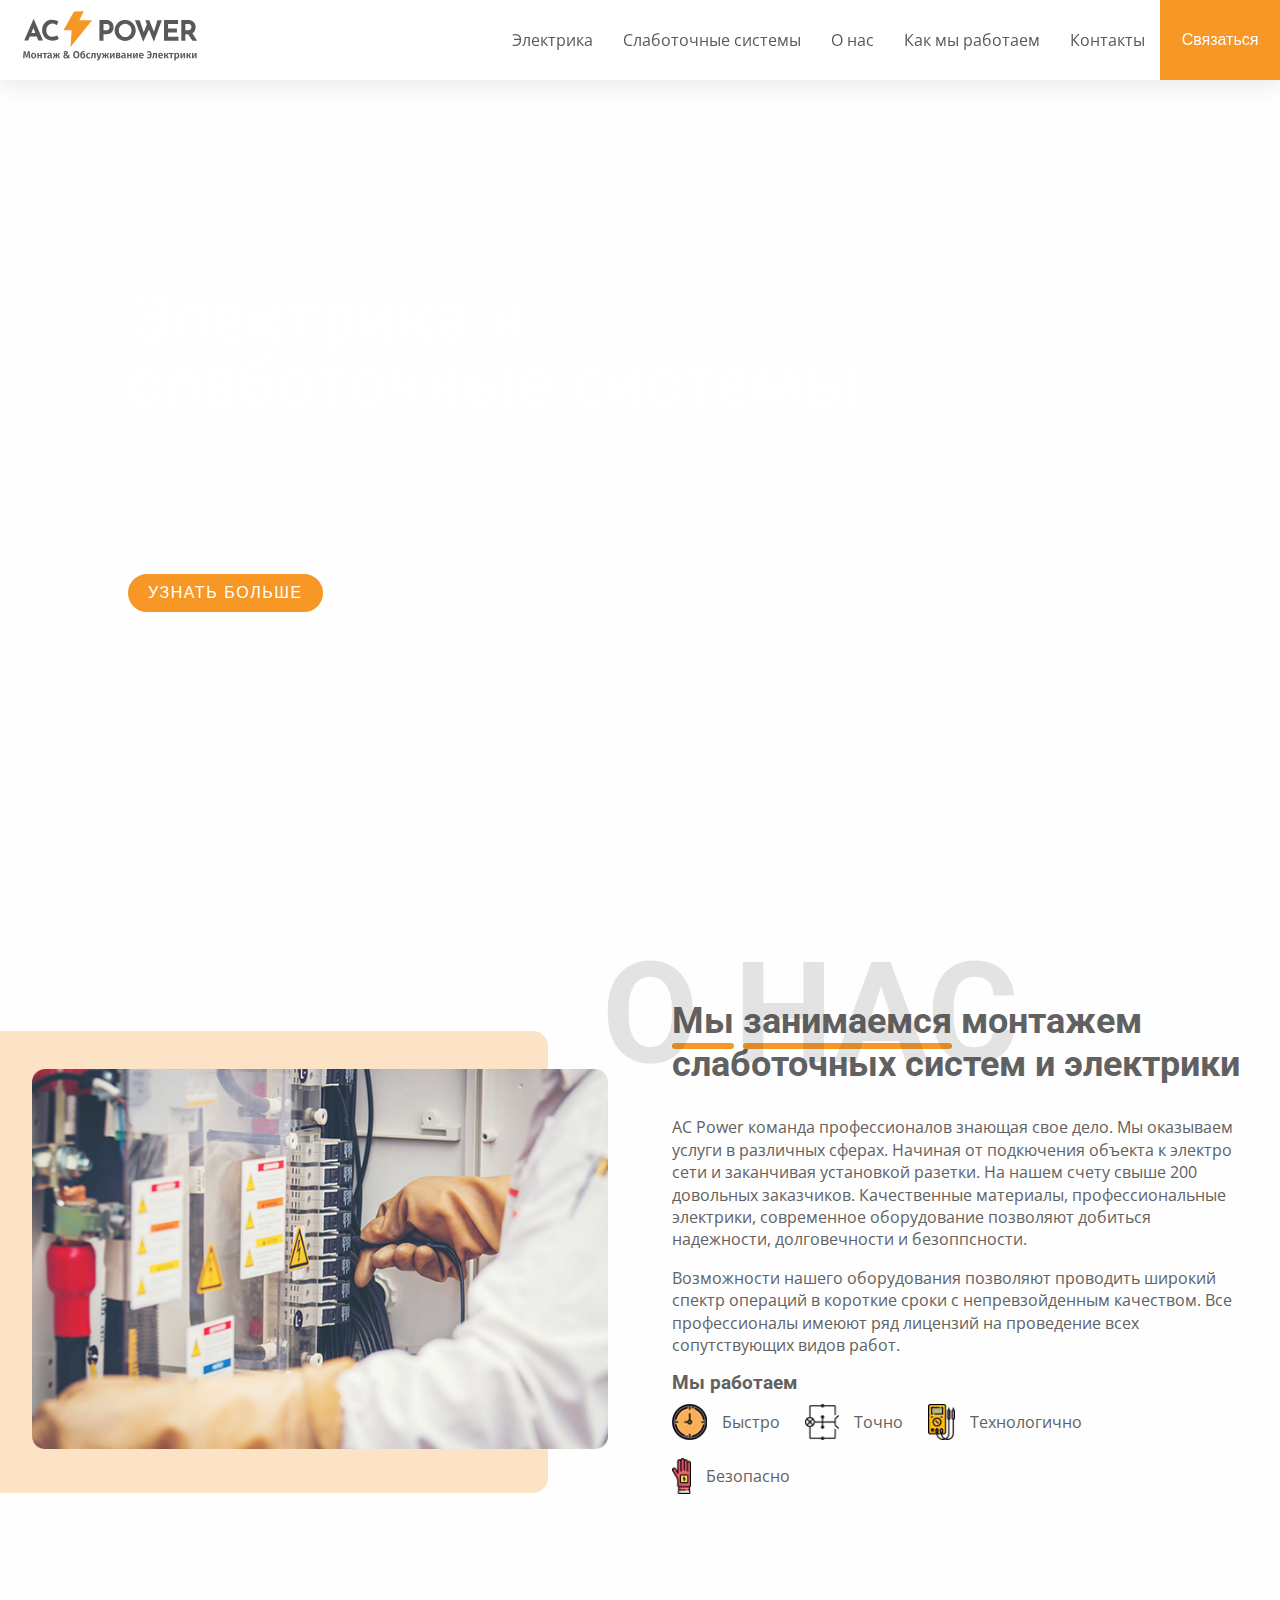
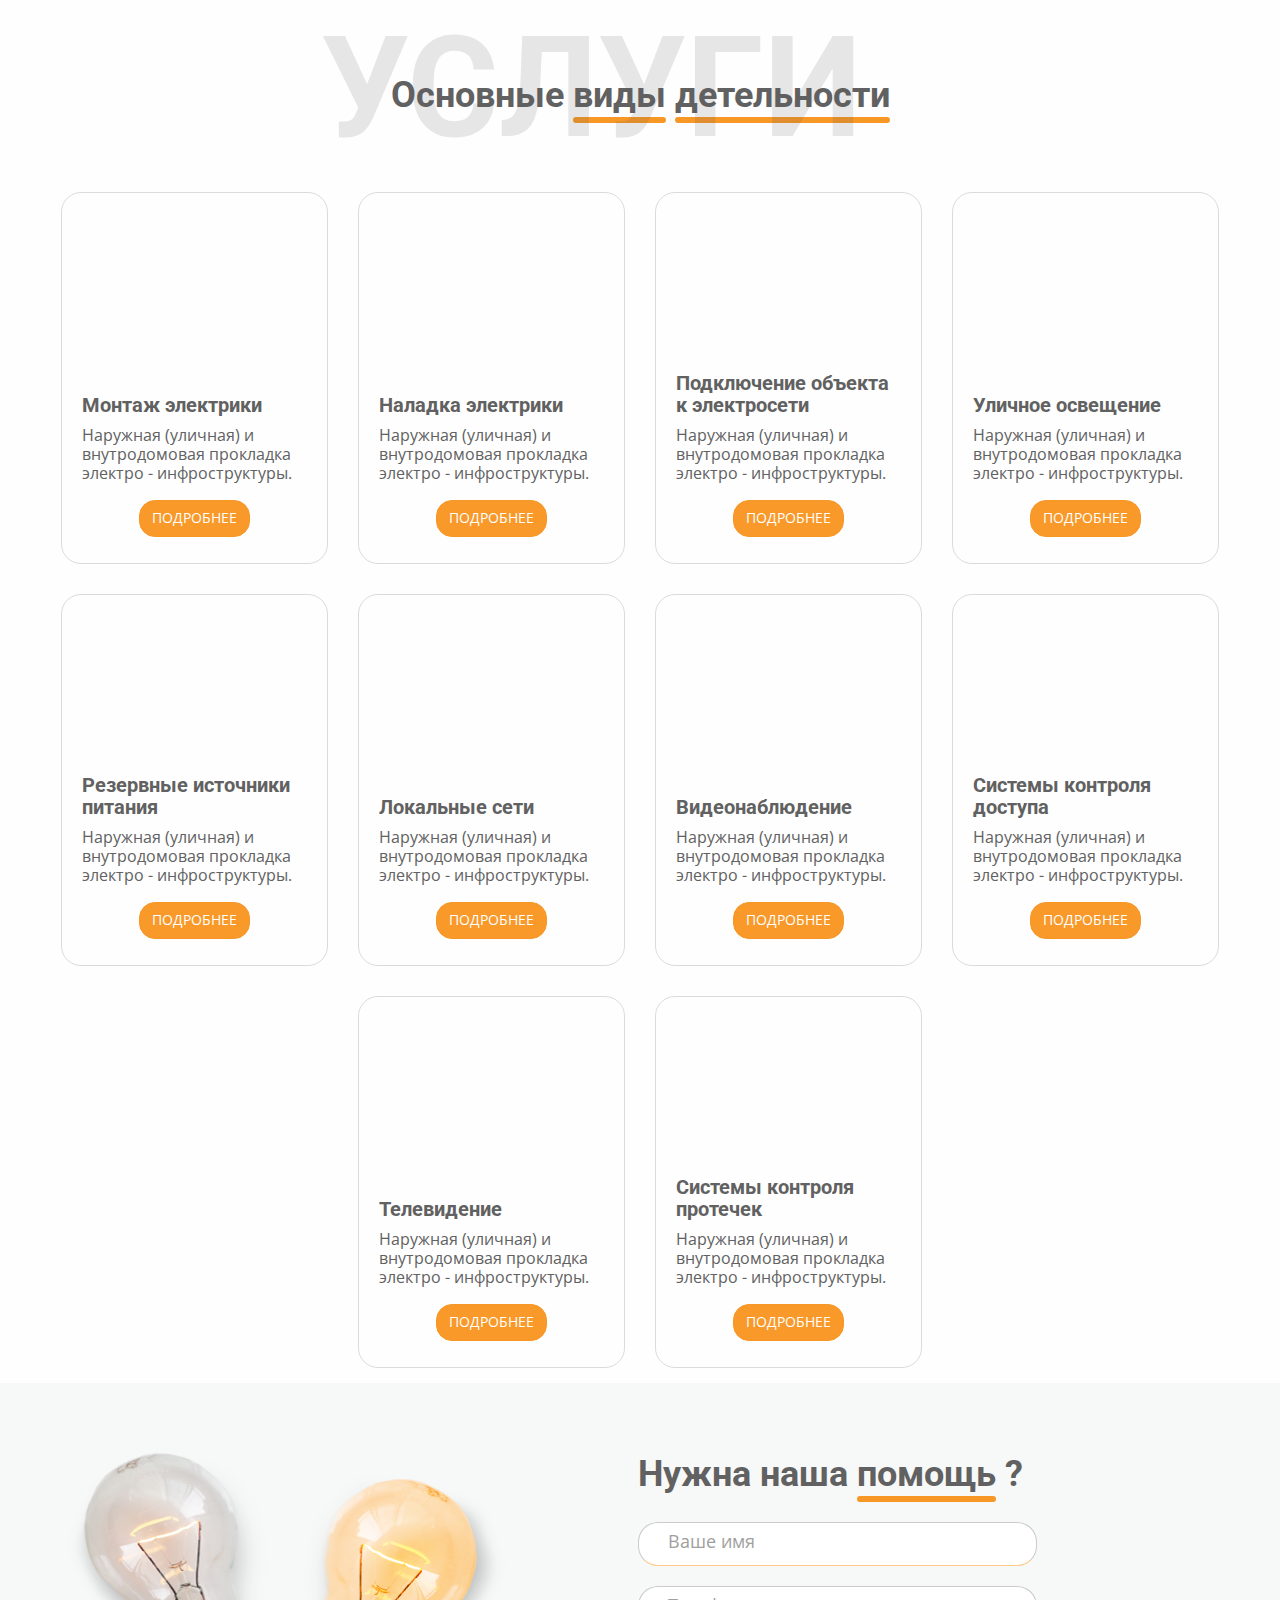
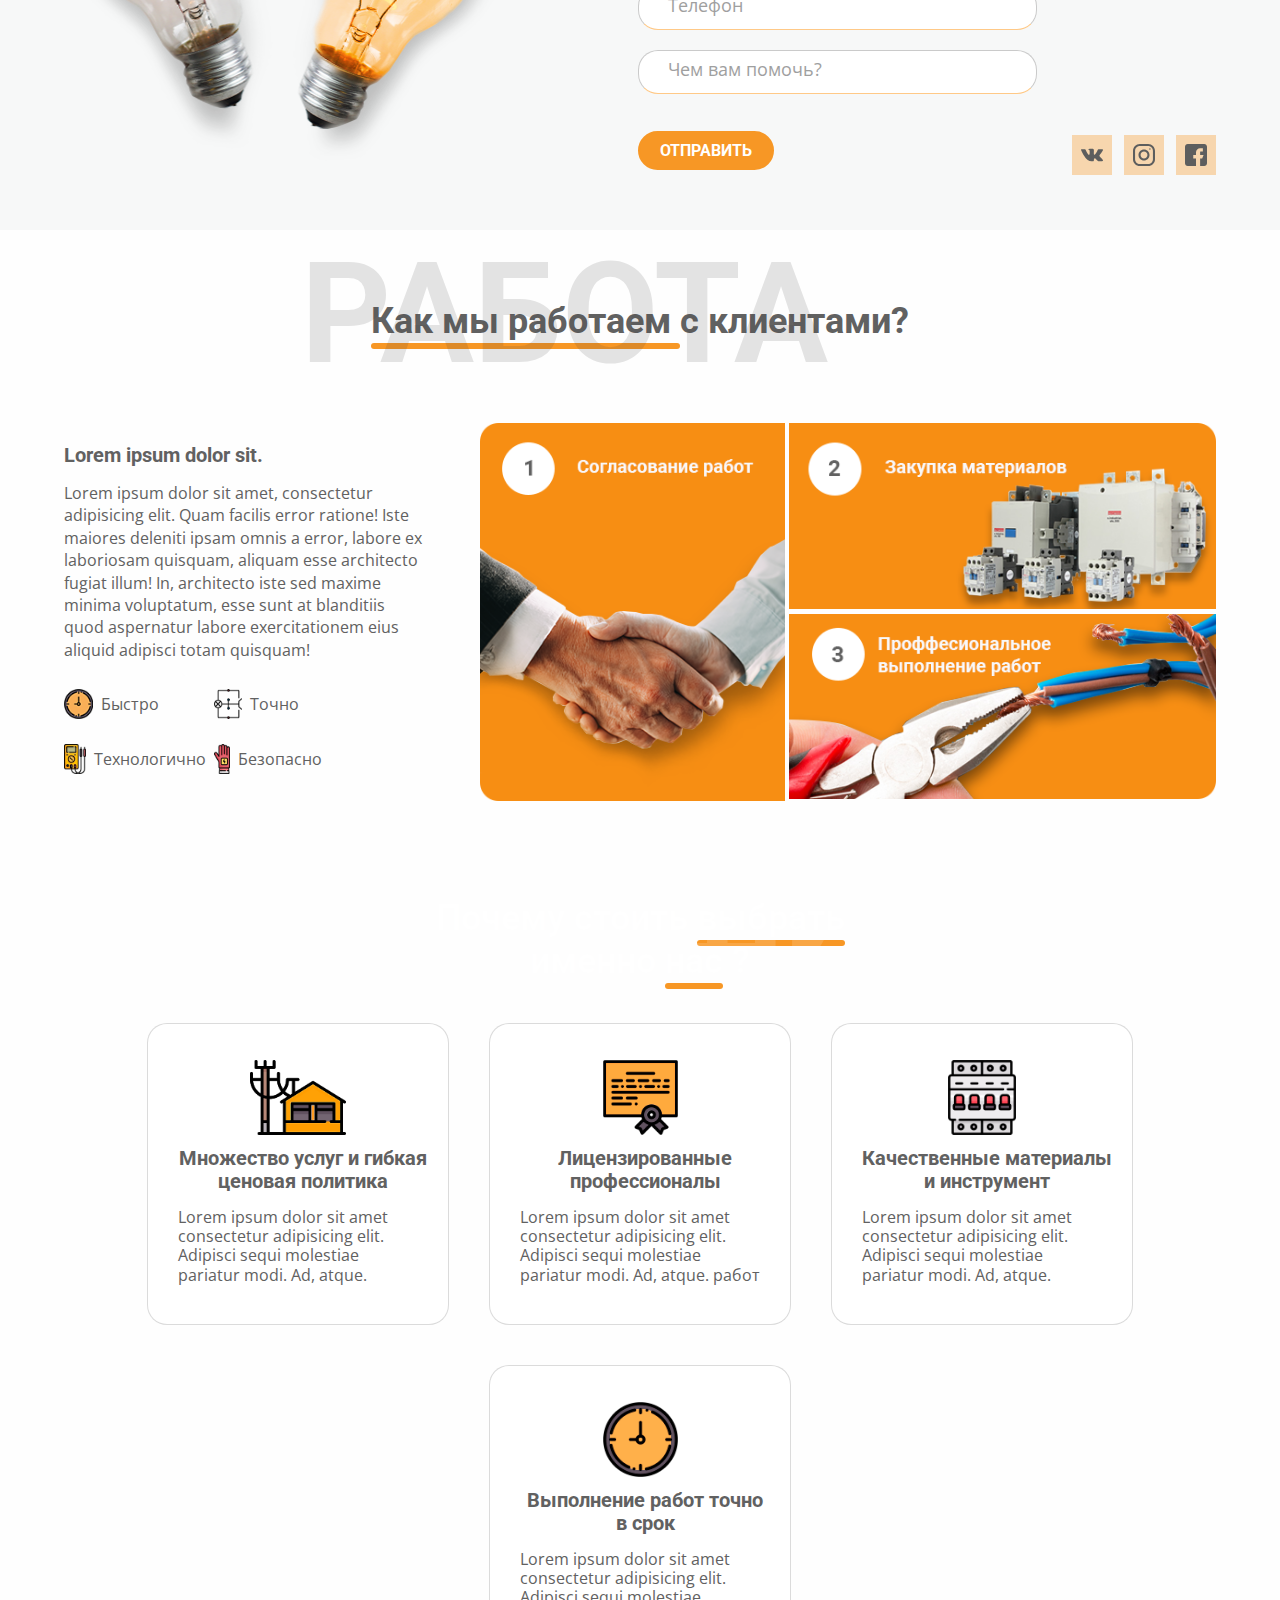
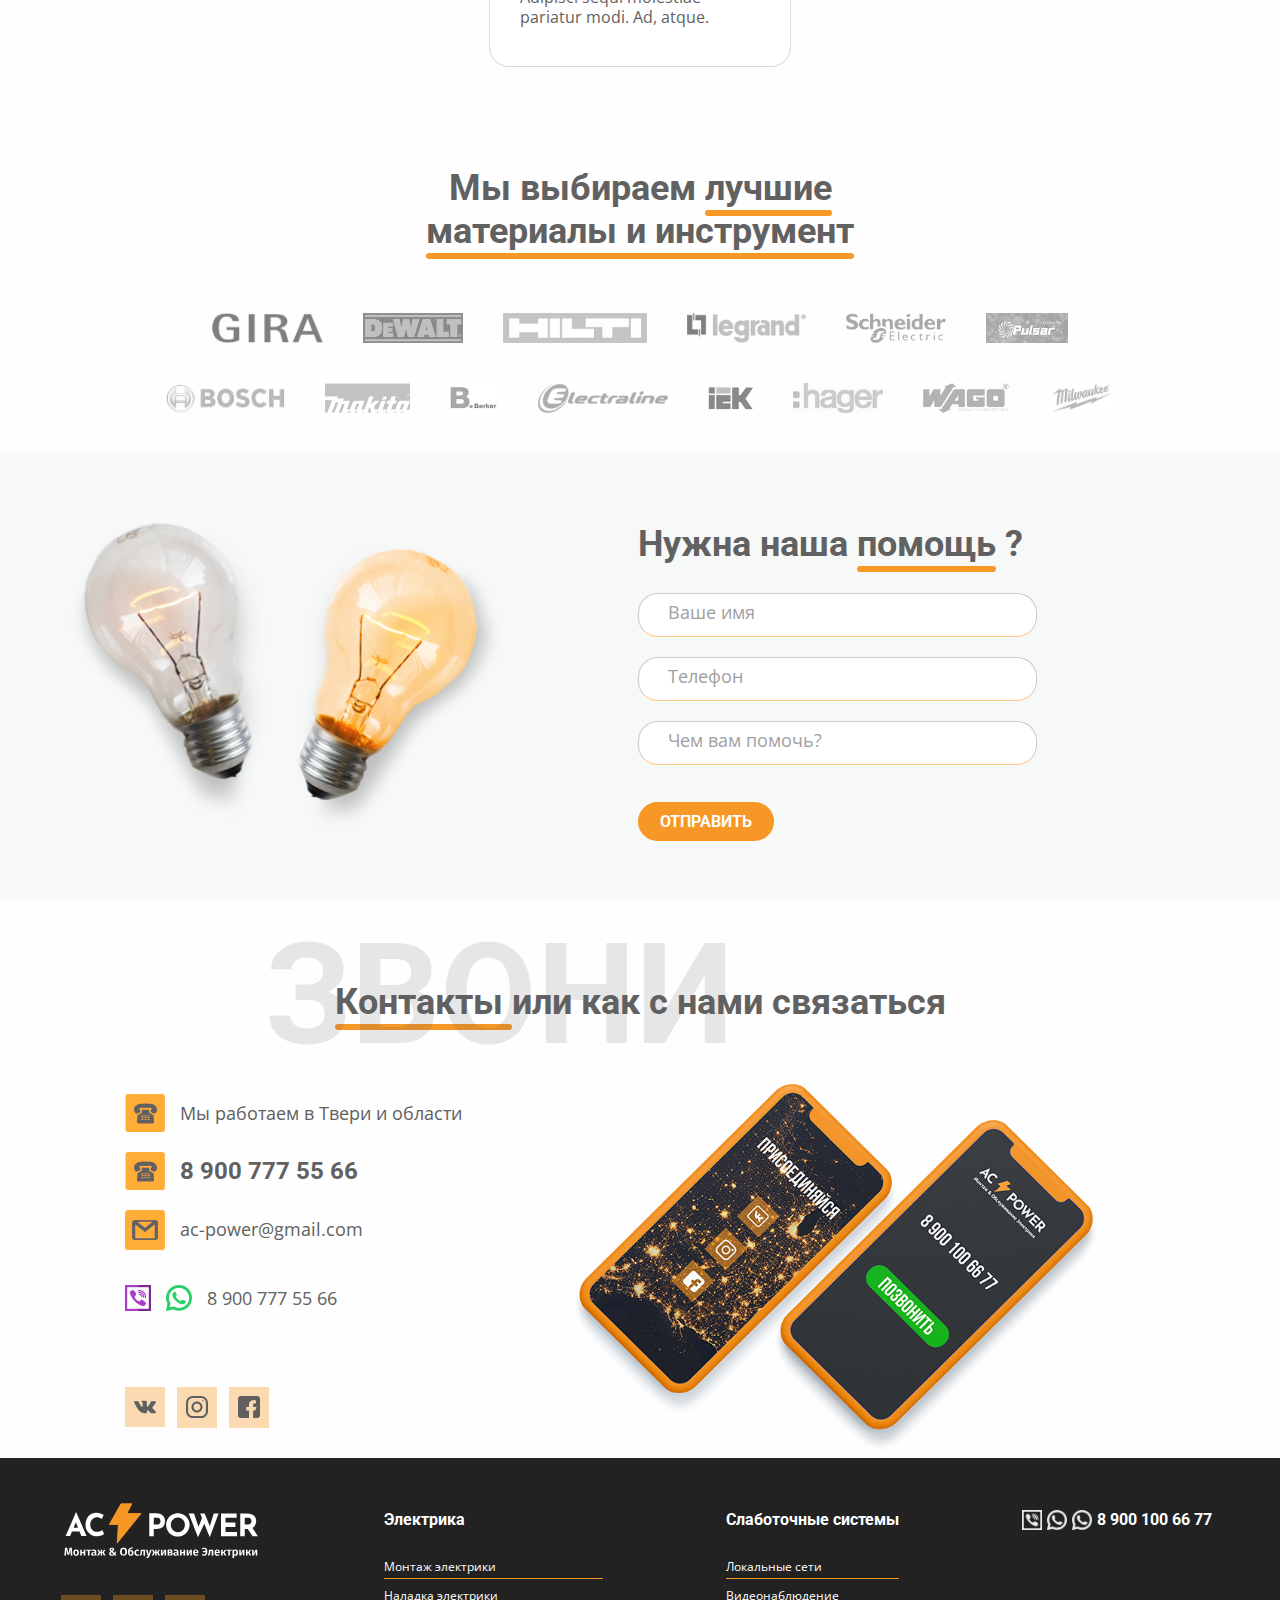
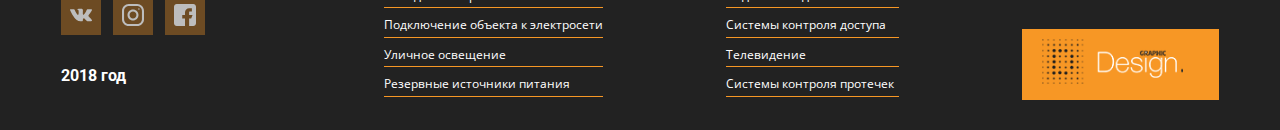
==== commit 34096323: "add menu links" ====
--- a/index.html
+++ b/index.html
@@ -119,23 +119,23 @@
 				<div class="main-navigation-container" id="m_memu_text">
 					<ul class="navbar-links">
 						<li class="nav-link">
-							<a href="#" class="nav-a">Электрика</a>
+							<a href="#electric" class="nav-a">Электрика</a>
 						</li>
 						<li class="nav-link">
-							<a href="#" class="nav-a">Слаботочные системы</a>
+							<a href="#easyelectric" class="nav-a">Слаботочные системы</a>
 						</li>
 						<li class="nav-link">
-							<a href="#" class="nav-a">О нас</a>
+							<a href="#ac-about" class="nav-a">О нас</a>
 						</li>
 						<li class="nav-link">
-							<a href="#" class="nav-a">Мастера</a>
+							<a href="#worc" class="nav-a">Как мы работаем</a>
 						</li>
 						<li class="nav-link">
-							<a href="#" class="nav-a">Контакты</a>
+							<a href="#ac-contacts" class="nav-a">Контакты</a>
 						</li>
 
 					</ul>
-					<a href="form.html"><button href="./404.html" class="main-menu-btn" type="button">Связаться</button></a>
+					<a href="#contact-us"><button class="main-menu-btn" type="button">Связаться</button></a>
 				</div>
 			</div>
 		</nav>
@@ -148,7 +148,7 @@
 				<p class="header-row-text-descr">Проведение работ по монтажу электрики и<br> 
 					слаботочных систем для обширного<br> 
 					спектра направлений.</p>
-				<a href="/404.html"><button class="contact-us">Узнать больше</button></a>
+				<a href="#ac-about"><button class="contact-us">Узнать больше</button></a>
 			</div>
 			<div class="hero-social">
 					<a href="" class="social_vicon v_social_icon_effect">
@@ -173,7 +173,8 @@
 				<span class="mause"></span>
 			</div>
 		</div>
-		<section class="site-content">
+		<span id="ac-about" style="margin-top:-80px; padding-bottom:80px;"></span>
+		<section  class="site-content">
 			<section class="about">
 				<div class="about-section">
 				<div class="about-section-img">
@@ -181,7 +182,7 @@
 						<img class="col-img" src="./img/about-img.png" alt="">
 					</div>
 				</div>
-				<div class="about-section-text">
+				<div  class="about-section-text">
 <h2 class="about-section-text-tiitle"><span class="focus-text">Мы</span> <span class="focus-text">занимаемся</span> монтажем 
 		слаботочных систем и электрики</h2>
 				<p class="about-section-text-descr">AC Power команда профессионалов знающая свое дело. Мы оказываем услуги в различных 
@@ -215,6 +216,7 @@
 			</div>
 			</div>
 			</section>
+			<span id="electric" style="margin-top:-80px; padding-bottom:80px;"></span>
 			<section class="services">
 				<div class="row-center">
 				<h2 class="services-tittle">
@@ -283,10 +285,10 @@
 												<a href="" class="servise-link">подробнее</a>
 											</div>
 										</div>
-
+										<span id="easyelectric" style="margin-top:-80px; padding-bottom:80px;"></span>
 										<div class="service-card">
 												<div class="service-img">
-												
+																										
 												</div>
 												<div class="service-text">
 													<h3 class="servise-tiitle">Локальные сети</h3>
@@ -349,7 +351,7 @@
 		</div>
 			</section>
 
-			<section class="contact-section">
+			<section  class="contact-section">
 				<div class="row contact-section-content">
 							<img src="./img/contact-form-img.png" alt="" class="contact-section-col-left-img">
 				<form class="form-section-form-container" action="">
@@ -397,7 +399,7 @@
 </div>
 		</section>
 
-
+<span id="worc" style="margin-top:-80px; padding-bottom:80px;"></span>
 		<section class="work">
 			<div class="row-center">
 			<h2 class="work-tittle">
@@ -537,7 +539,7 @@
 					</div>
 					</section>
 
-
+		<span id="contact-us" style="margin-top:-80px; padding-bottom:80px;"></span>
 			<section class="contact-section">
 				<div class="row contact-section-content">
 							<img src="./img/contact-form-img.png" alt="" class="contact-section-col-left-img">
@@ -558,7 +560,7 @@
 					<label class="form-label" for="subject_footer">Чем вам помочь?</label>
 				</div>
 				<div class="contact_us_lable">
-					<input class="push" type="submit" value="Отправить" />
+					<button class="push" type="submit" value="Отправить">Отправить</button>
 
 				</div>
 		
@@ -567,8 +569,8 @@
 </div>
 		</section>
 
-
-		<section class="contacts">
+		<span id="ac-contacts" style="margin-top:-80px; padding-bottom:80px;"></span>
+		<section  class="contacts">
 				<div class="row-center">
 				<h2 class="contacts-tiitle">
 					<span class="focus-text">Контакты </span>или как с нами связаться
--- a/css/main.css
+++ b/css/main.css
@@ -1279,6 +1279,12 @@
 .nav-a:hover{
 	color:#f79725;
 }
+@media (max-width: 1115px){
+	.nav-a{
+		margin-left: 10px;
+		margin-right: 10px;
+	}
+}
 @media (max-width: 1015px){
 	.footer-container-contacts-number-text{
 		order:2;
